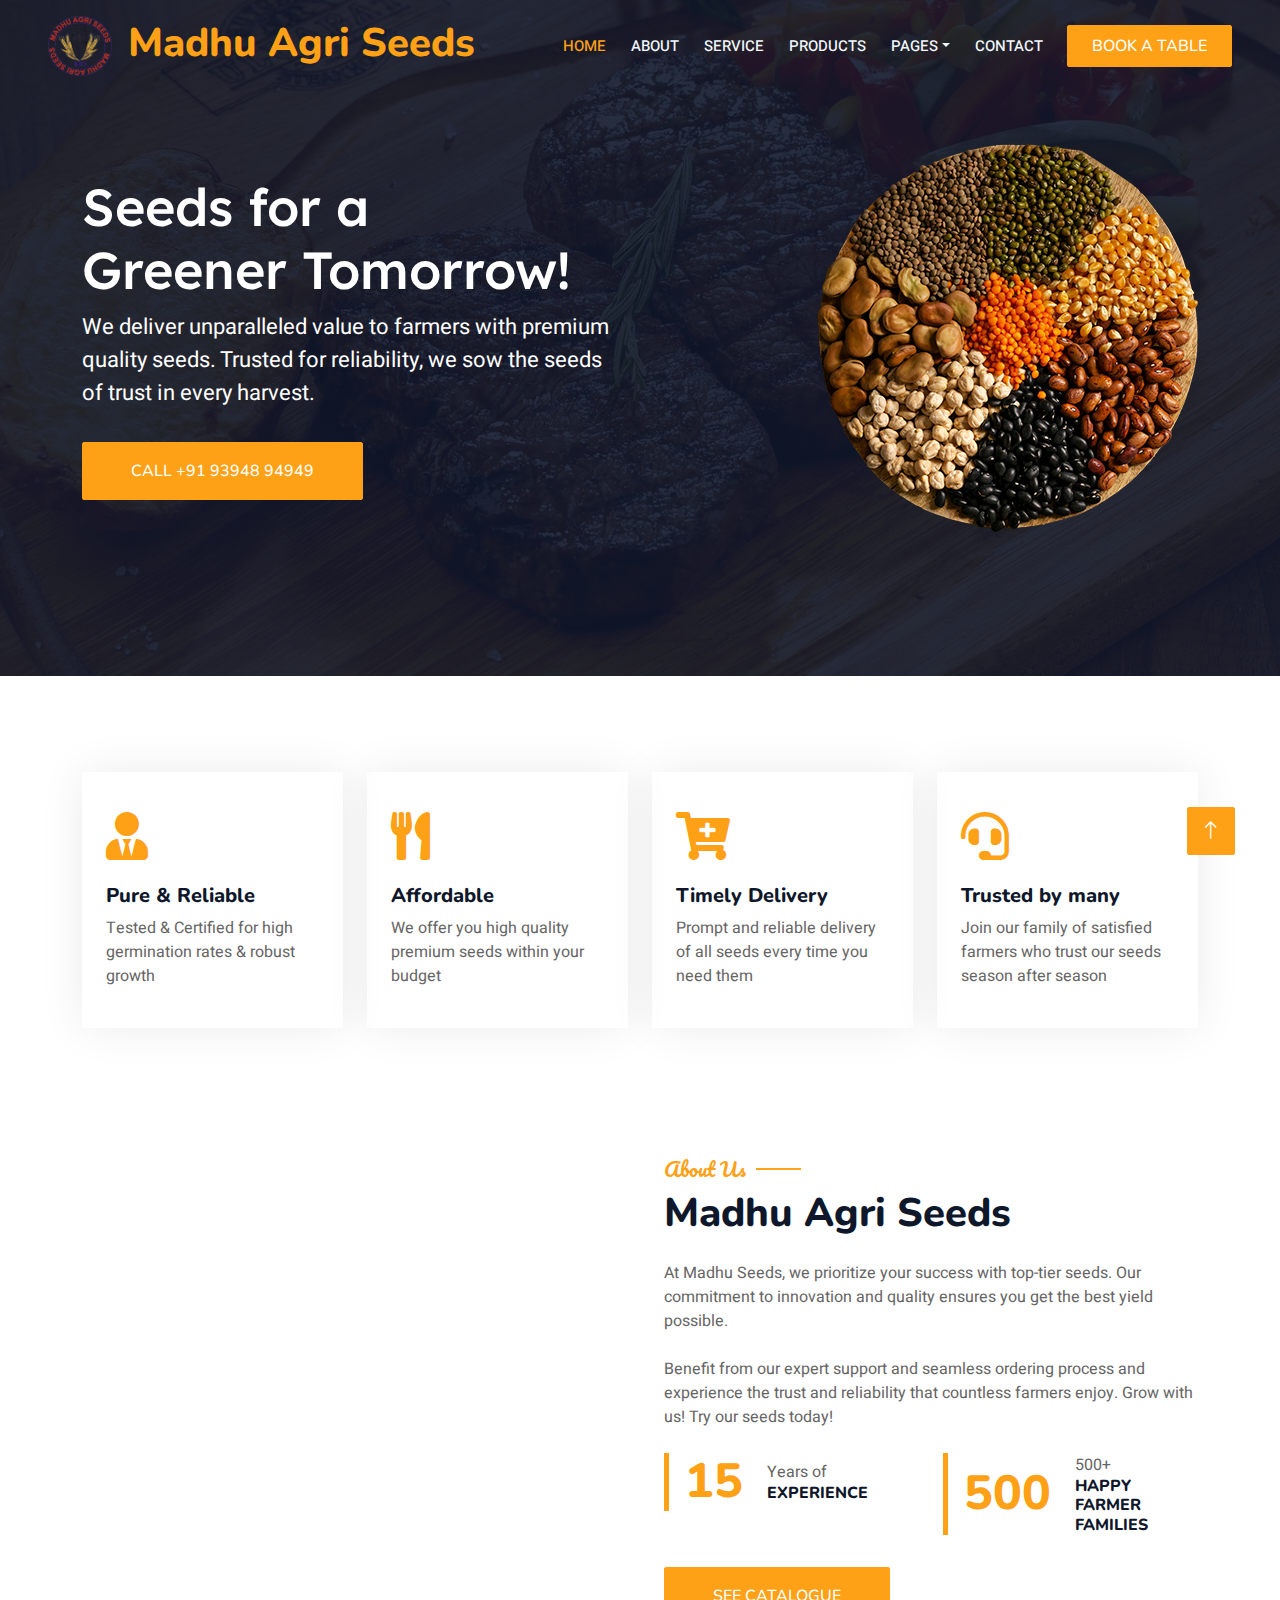
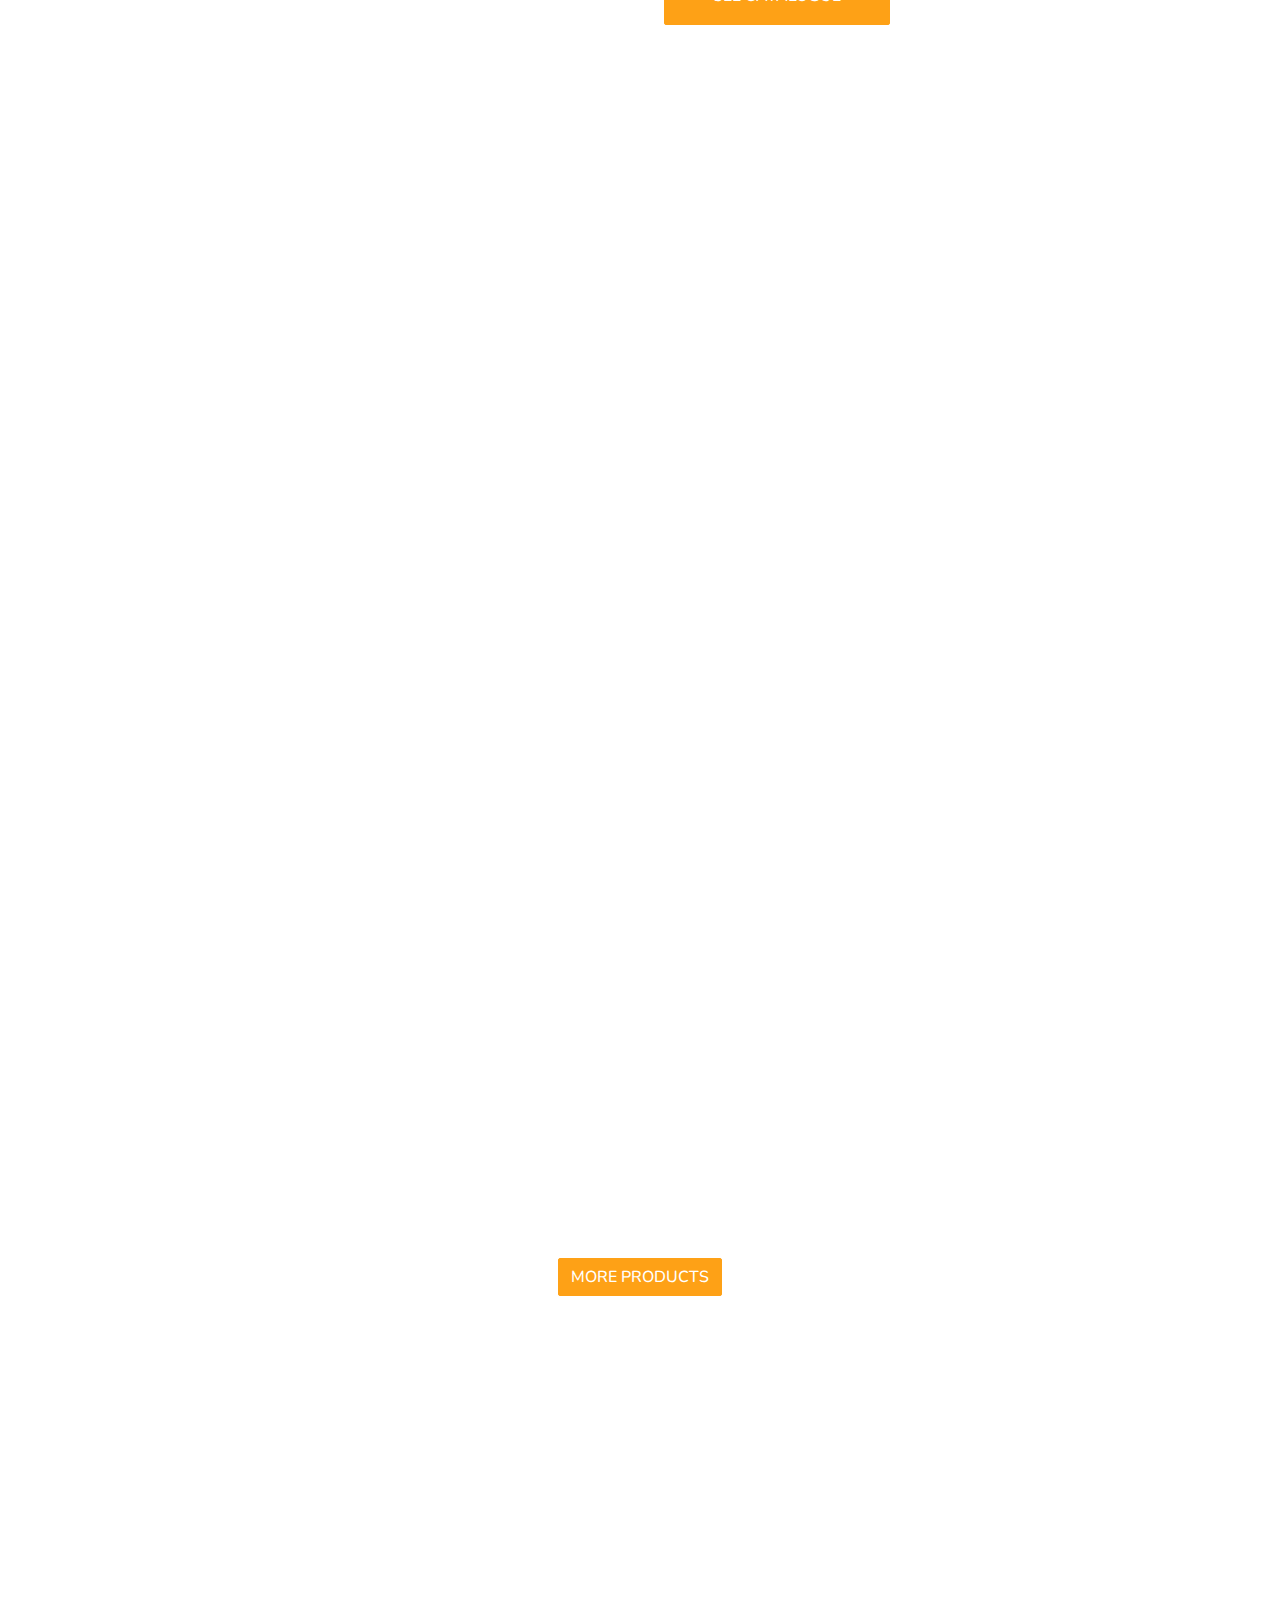
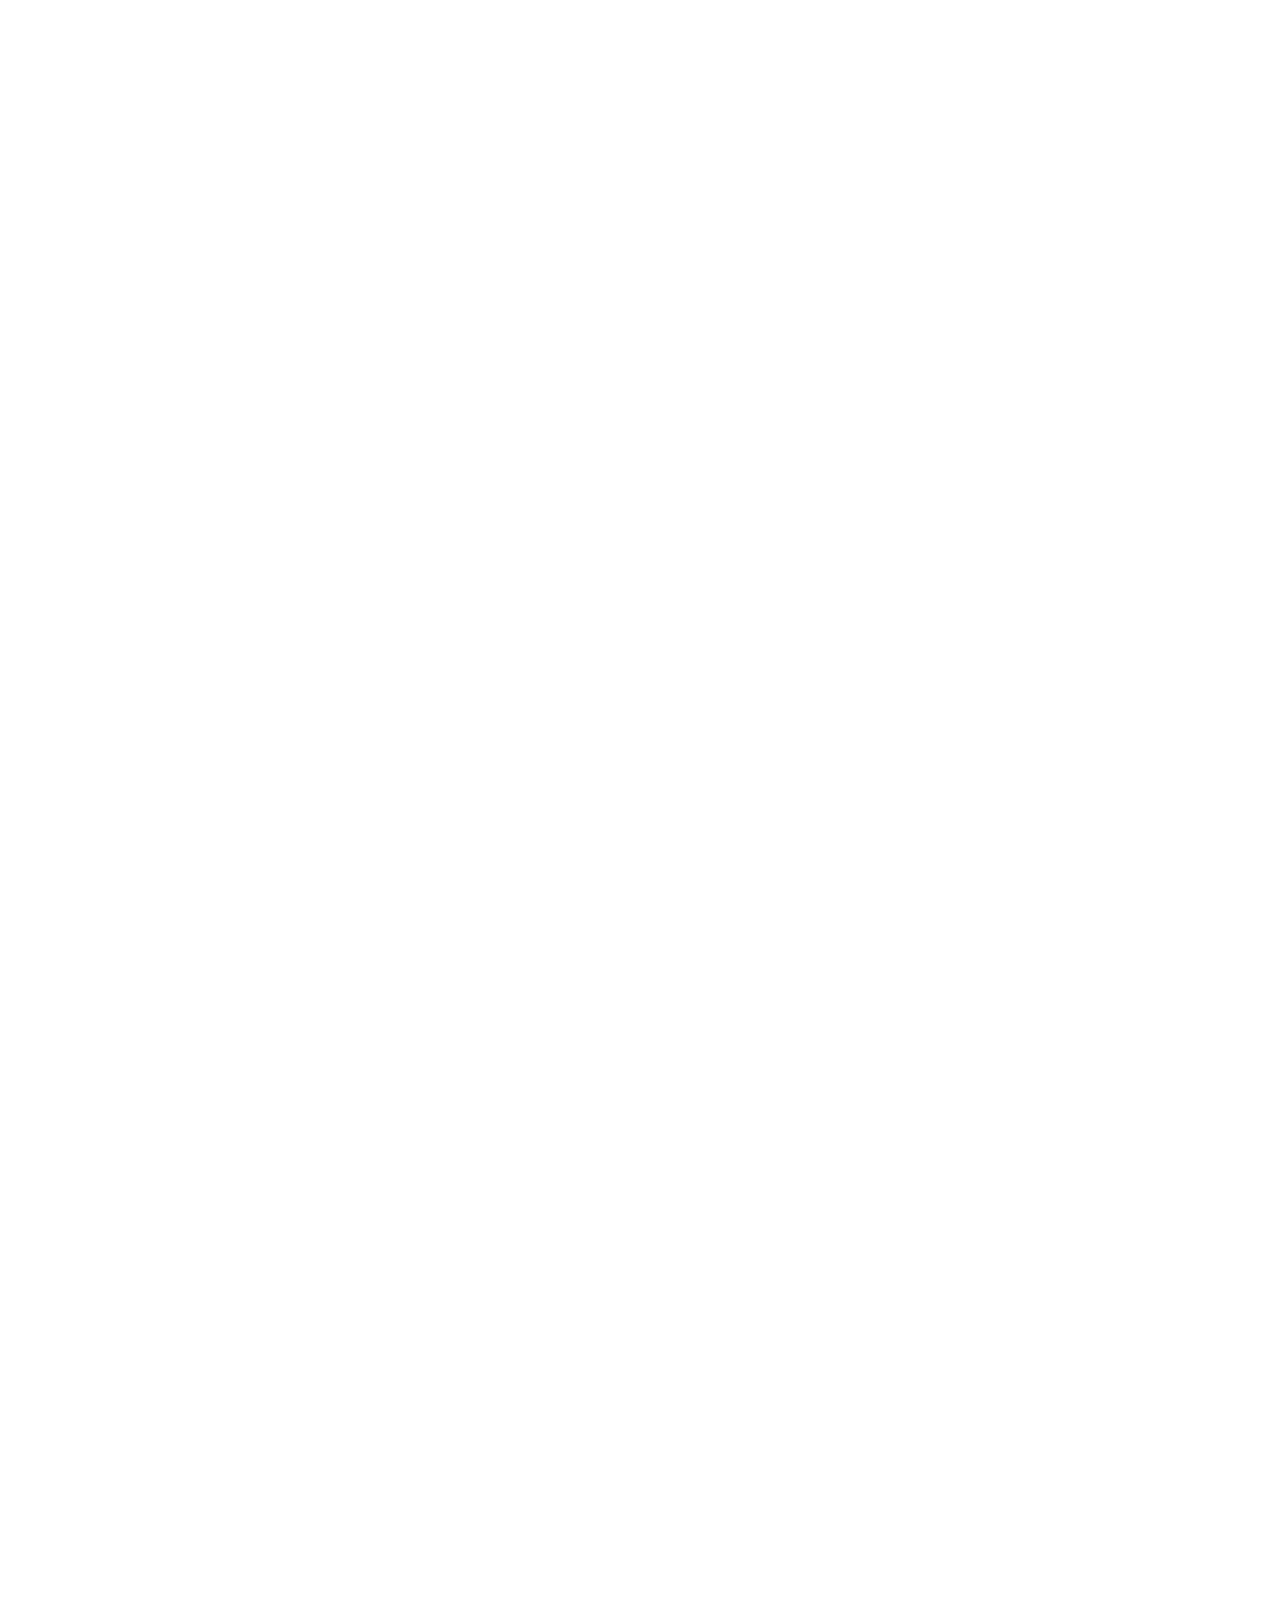
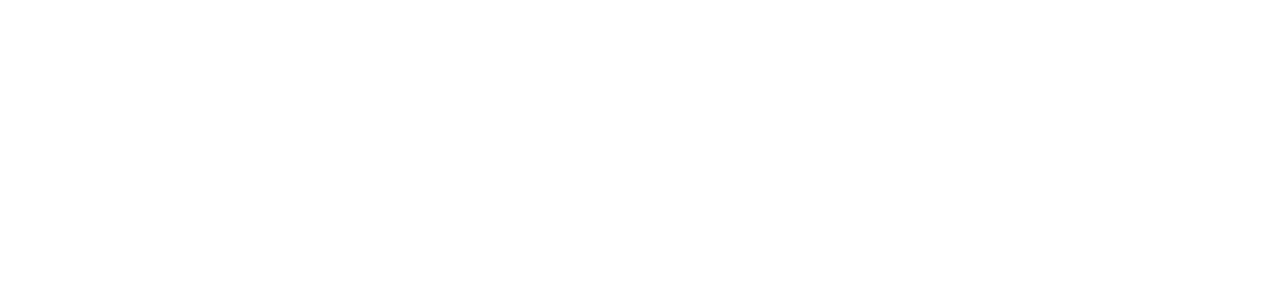
==== index.html @ 48a890a1 "done with content given" ====
<!DOCTYPE html>
<html lang="en">
  <head>
    <meta charset="utf-8" />
    <title>Madhu Agri Seeds</title>
    <meta content="width=device-width, initial-scale=1.0" name="viewport" />
    <meta content="" name="keywords" />
    <meta content="" name="description" />

    <!-- Favicon -->
    <link href="./img/seeds-seads-1.png" rel="icon" />

    <!--google fonts-->
    <link rel="preconnect" href="https://fonts.googleapis.com" />
    <link rel="preconnect" href="https://fonts.gstatic.com" crossorigin />
    <link
      href="https://fonts.googleapis.com/css2?family=Lexend:wght@100..900&display=swap"
      rel="stylesheet"
    />

    <!-- Google Web Fonts -->
    <link rel="preconnect" href="https://fonts.googleapis.com" />
    <link rel="preconnect" href="https://fonts.gstatic.com" crossorigin />
    <link
      href="https://fonts.googleapis.com/css2?family=Heebo:wght@400;500;600&family=Nunito:wght@600;700;800&family=Pacifico&display=swap"
      rel="stylesheet"
    />

    <!-- Icon Font Stylesheet -->
    <link
      href="https://cdnjs.cloudflare.com/ajax/libs/font-awesome/5.10.0/css/all.min.css"
      rel="stylesheet"
    />
    <link
      href="https://cdn.jsdelivr.net/npm/bootstrap-icons@1.4.1/font/bootstrap-icons.css"
      rel="stylesheet"
    />

    <!-- Libraries Stylesheet -->
    <link href="lib/animate/animate.min.css" rel="stylesheet" />
    <link href="lib/owlcarousel/assets/owl.carousel.min.css" rel="stylesheet" />
    <link
      href="lib/tempusdominus/css/tempusdominus-bootstrap-4.min.css"
      rel="stylesheet"
    />

    <!-- Customized Bootstrap Stylesheet -->
    <link href="css/bootstrap.min.css" rel="stylesheet" />

    <!-- Template Stylesheet -->
    <link href="css/style.css" rel="stylesheet" />
  </head>

  <body>
    <div class="container-xxl bg-white p-0">
      <!-- Spinner Start -->
      <div
        id="spinner"
        class="show bg-white position-fixed translate-middle w-100 vh-100 top-50 start-50 d-flex align-items-center justify-content-center"
      >
        <div
          class="spinner-border text-primary"
          style="width: 3rem; height: 3rem"
          role="status"
        >
          <span class="sr-only">Loading...</span>
        </div>
      </div>
      <!-- Spinner End -->

      <!-- Navbar & Hero Start -->
      <div class="container-xxl position-relative p-0">
        <nav
          class="navbar navbar-expand-lg navbar-dark bg-dark px-4 px-lg-5 py-3 py-lg-0"
        >
          <a href="" class="navbar-brand p-0">
            <h1 class="text-primary m-0" id="madhu">
              <img src="./img/seeds-seads-1.png" style="margin-right: 1rem;" />Madhu Agri Seeds
            </h1>
            <!-- <img src="img/logo.png" alt="Logo"> -->
          </a>
          <button
            class="navbar-toggler
            type="button"
            data-bs-toggle="collapse"
            data-bs-target="#navbarCollapse"
          >
            <span class="fa fa-bars"></span>
          </button>
          <div class="collapse navbar-collapse" id="navbarCollapse">
            <div class="navbar-nav ms-auto py-0 pe-4">
              <a href="index.html" class="nav-item nav-link active">Home</a>
              <a href="about.html" class="nav-item nav-link">About</a>
              <a href="service.html" class="nav-item nav-link">Service</a>
              <a href="menu.html" class="nav-item nav-link">Products</a>
              <div class="nav-item dropdown">
                <a
                  href="#"
                  class="nav-link dropdown-toggle"
                  data-bs-toggle="dropdown"
                  >Pages</a
                >
                <div class="dropdown-menu m-0">
                  <a href="booking.html" class="dropdown-item">Booking</a>
                  <a href="team.html" class="dropdown-item">Our Team</a>
                  <a href="testimonial.html" class="dropdown-item"
                    >Testimonial</a
                  >
                </div>
              </div>
              <a href="contact.html" class="nav-item nav-link">Contact</a>
            </div>
            <a href="" class="btn btn-primary py-2 px-4">Book a Table</a>
          </div>
        </nav>

        <div class="container-xxl py-5 bg-dark hero-header mb-5">
          <div class="container my-5 py-5">
            <div class="row align-items-center g-5">
              <div class="col-lg-6 text-center text-lg-start">
                <h1
                  class="display-3 text-white animated slideInLeft"
                  id="title"
                >
                  Seeds for a<br> Greener Tomorrow!
                </h1>
                <p class="text-white animated slideInLeft mb-4 pb-2" id="para">
                    We deliver unparalleled value to farmers with premium quality seeds. Trusted for reliability, we sow the seeds of trust in every harvest.
                </p>
                <a
                href="tel:+919394894949"
                  class="btn btn-primary py-sm-3 px-sm-5 me-3 animated slideInLeft"
                  >Call +91 93948 94949</a
                >
              </div>
              <div class="col-lg-6 text-center text-lg-end overflow-hidden">
                <img
                  class="img-fluid"
                  src="./img/Seeds-WIthout-handle.png"
                  alt=""
                />
              </div>
            </div>
          </div>
        </div>
      </div>
      <!-- Navbar & Hero End -->

      <!-- Service Start -->
      <div class="container-xxl py-5">
        <div class="container">
          <div class="row g-4">
            <div class="col-lg-3 col-sm-6 wow fadeInUp" data-wow-delay="0.1s">
              <div class="service-item rounded pt-3">
                <div class="p-4">
                  <i class="fa fa-3x fa-user-tie text-primary mb-4"></i>
                  <h5>Pure & Reliable</h5>
                  <p>
                    Tested & Certified for high germination rates & robust growth
                  </p>
                </div>
              </div>
            </div>
            <div class="col-lg-3 col-sm-6 wow fadeInUp" data-wow-delay="0.3s">
              <div class="service-item rounded pt-3">
                <div class="p-4">
                  <i class="fa fa-3x fa-utensils text-primary mb-4"></i>
                  <h5>Affordable
                  </h5>
                  <p>
                    We offer you high quality premium seeds within your budget
                  </p>
                </div>
              </div>
            </div>
            <div class="col-lg-3 col-sm-6 wow fadeInUp" data-wow-delay="0.5s">
              <div class="service-item rounded pt-3">
                <div class="p-4">
                  <i class="fa fa-3x fa-cart-plus text-primary mb-4"></i>
                  <h5>Timely Delivery
                  </h5>
                  <p>
                    Prompt and reliable delivery of all seeds every time you need them

                  </p>
                </div>
              </div>
            </div>
            <div class="col-lg-3 col-sm-6 wow fadeInUp" data-wow-delay="0.7s">
              <div class="service-item rounded pt-3">
                <div class="p-4">
                  <i class="fa fa-3x fa-headset text-primary mb-4"></i>
                  <h5>Trusted by many</h5>
                  <p>
                    Join our family of satisfied farmers who trust our seeds season after season
                  </p>
                </div>
              </div>
            </div>
          </div>
        </div>
      </div>
      <!-- Service End -->

      <!-- About Start -->
      <div class="container-xxl py-5">
        <div class="container">
          <div class="row g-5 align-items-center">
            <div class="col-lg-6">
              <div class="row g-3">
                <div class="col-6 text-start">
                  <img
                    class="img-fluid rounded w-100 wow zoomIn"
                    data-wow-delay="0.1s"
                    src="img/about-1.jpg"
                  />
                </div>
                <div class="col-6 text-start">
                  <img
                    class="img-fluid rounded w-75 wow zoomIn"
                    data-wow-delay="0.3s"
                    src="img/about-2.jpg"
                    style="margin-top: 25%"
                  />
                </div>
                <div class="col-6 text-end">
                  <img
                    class="img-fluid rounded w-75 wow zoomIn"
                    data-wow-delay="0.5s"
                    src="img/about-3.jpg"
                  />
                </div>
                <div class="col-6 text-end">
                  <img
                    class="img-fluid rounded w-100 wow zoomIn"
                    data-wow-delay="0.7s"
                    src="img/about-4.jpg"
                  />
                </div>
              </div>
            </div>
            <div class="col-lg-6">
              <h5
                class="section-title ff-secondary text-start text-primary fw-normal"
              >
                About Us
              </h5>
              <h1 class="mb-4">
                Madhu Agri Seeds
                <!-- <i class="fa fa-utensils text-primary me-2"></i> -->
                 <!-- <img src="./img/madhu-logo.jpg" class ="fa fa-utensils text-primary me-2"> -->
               
              </h1>
              <p class="mb-4">
                At Madhu Seeds, we prioritize your success with top-tier seeds. Our commitment to innovation and quality ensures you get the best yield possible.


              </p>
              <p class="mb-4">


Benefit from our expert support and seamless ordering process and experience the trust and reliability that countless farmers enjoy. Grow with us! Try our seeds today!
 
              </p>
              
              <div class="row g-4 mb-4">
                <div class="col-sm-6">
                  <div
                    class="d-flex align-items-center border-start border-5 border-primary px-3"
                  >
                    <h1
                      class="flex-shrink-0 display-5 text-primary mb-0"
                      data-toggle="counter-up"
                    >
                      15
                    </h1>
                    <div class="ps-4">
                      <p class="mb-0">Years of</p>
                      <h6 class="text-uppercase mb-0">Experience</h6>
                    </div>
                  </div>
                </div>
                <div class="col-sm-6">
                  <div
                    class="d-flex align-items-center border-start border-5 border-primary px-3"
                  >
                    <h1
                      class="flex-shrink-0 display-5 text-primary mb-0"
                      data-toggle="counter-up"
                    >
                      500
                    </h1>
                    <div class="ps-4">
                      <p class="mb-0">500+ </p>
                      <h6 class="text-uppercase mb-0">Happy Farmer Families</h6>
                    </div>
                  </div>
                </div>
              </div>
              <a class="btn btn-primary py-3 px-5 mt-2" href="">See Catalogue
              </a>
            </div>
          </div>
        </div>
      </div>
      <!-- About End -->

      <!-- Menu Start -->
      <div class="container-xxl py-5">
        <div class="container">
            <div class="text-center wow fadeInUp" data-wow-delay="0.1s">
                <h5 class="section-title ff-secondary text-center text-primary fw-normal">Products Menu</h5>
                <h1 class="mb-5">List of Products</h1>
            </div>      
            <div class="row g-4" id="product-list">
                <!-- Products will be dynamically inserted here -->
            </div>
            <div class="text-center mt-4">
                <a href="menu.html" class="btn btn-primary">More Products</a>
            </div>
        </div>
    </div>
    
       
     
      <!-- Menu End -->

      <!-- Reservation Start -->
      <div class="container-xxl py-5 px-0 wow fadeInUp" data-wow-delay="0.1s">
        <div class="row g-0">
          <div class="col-md-6">
            <div class="video">
              <button
                type="button"
                class="btn-play"
                data-bs-toggle="modal"
                data-src="https://www.youtube.com/embed/DWRcNpR6Kdc"
                data-bs-target="#videoModal"
              >
                <span></span>
              </button>
            </div>
          </div>
          <div class="col-md-6 bg-dark d-flex align-items-center">
            <div class="p-5 wow fadeInUp" data-wow-delay="0.2s">
              <h5
                class="section-title ff-secondary text-start text-primary fw-normal"
              >
                Reservation
              </h5>
              <h1 class="text-white mb-4">Book A Table Online</h1>
              <form>
                <div class="row g-3">
                  <div class="col-md-6">
                    <div class="form-floating">
                      <input
                        type="text"
                        class="form-control"
                        id="name"
                        placeholder="Your Name"
                      />
                      <label for="name">Your Name</label>
                    </div>
                  </div>
                  <div class="col-md-6">
                    <div class="form-floating">
                      <input
                        type="email"
                        class="form-control"
                        id="email"
                        placeholder="Your Email"
                      />
                      <label for="email">Your Email</label>
                    </div>
                  </div>
                  <div class="col-md-6">
                    <div
                      class="form-floating date"
                      id="date3"
                      data-target-input="nearest"
                    >
                      <input
                        type="text"
                        class="form-control datetimepicker-input"
                        id="datetime"
                        placeholder="Date & Time"
                        data-target="#date3"
                        data-toggle="datetimepicker"
                      />
                      <label for="datetime">Date & Time</label>
                    </div>
                  </div>
                  <div class="col-md-6">
                    <div class="form-floating">
                      <select class="form-select" id="select1">
                        <option value="1">People 1</option>
                        <option value="2">People 2</option>
                        <option value="3">People 3</option>
                      </select>
                      <label for="select1">No Of People</label>
                    </div>
                  </div>
                  <div class="col-12">
                    <div class="form-floating">
                      <textarea
                        class="form-control"
                        placeholder="Special Request"
                        id="message"
                        style="height: 100px"
                      ></textarea>
                      <label for="message">Special Request</label>
                    </div>
                  </div>
                  <div class="col-12">
                    <button class="btn btn-primary w-100 py-3" type="submit">
                      Book Now
                    </button>
                  </div>
                </div>
              </form>
            </div>
          </div>
        </div>
      </div>

      <div
        class="modal fade"
        id="videoModal"
        tabindex="-1"
        aria-labelledby="exampleModalLabel"
        aria-hidden="true"
      >
        <div class="modal-dialog">
          <div class="modal-content rounded-0">
            <div class="modal-header">
              <h5 class="modal-title" id="exampleModalLabel">Youtube Video</h5>
              <button
                type="button"
                class="btn-close"
                data-bs-dismiss="modal"
                aria-label="Close"
              ></button>
            </div>
            <div class="modal-body">
              <!-- 16:9 aspect ratio -->
              <div class="ratio ratio-16x9">
                <iframe
                  class="embed-responsive-item"
                  src=""
                  id="video"
                  allowfullscreen
                  allowscriptaccess="always"
                  allow="autoplay"
                ></iframe>
              </div>
            </div>
          </div>
        </div>
      </div>
      <!-- Reservation Start -->

      <!-- Team Start -->
      <div class="container-xxl pt-5 pb-3">
        <div class="container">
          <div class="text-center wow fadeInUp" data-wow-delay="0.1s">
            <h5
              class="section-title ff-secondary text-center text-primary fw-normal"
            >
              Team Members
            </h5>
            <h1 class="mb-5">Our Master Chefs</h1>
          </div>
          <div class="row g-4">
            <div class="col-lg-3 col-md-6 wow fadeInUp" data-wow-delay="0.1s">
              <div class="team-item text-center rounded overflow-hidden">
                <div class="rounded-circle overflow-hidden m-4">
                  <img class="img-fluid" src="img/team-1.jpg" alt="" />
                </div>
                <h5 class="mb-0">Full Name</h5>
                <small>Designation</small>
                <div class="d-flex justify-content-center mt-3">
                  <a class="btn btn-square btn-primary mx-1" href=""
                    ><i class="fab fa-facebook-f"></i
                  ></a>
                  <a class="btn btn-square btn-primary mx-1" href=""
                    ><i class="fab fa-twitter"></i
                  ></a>
                  <a class="btn btn-square btn-primary mx-1" href=""
                    ><i class="fab fa-instagram"></i
                  ></a>
                </div>
              </div>
            </div>
            <div class="col-lg-3 col-md-6 wow fadeInUp" data-wow-delay="0.3s">
              <div class="team-item text-center rounded overflow-hidden">
                <div class="rounded-circle overflow-hidden m-4">
                  <img class="img-fluid" src="img/team-2.jpg" alt="" />
                </div>
                <h5 class="mb-0">Full Name</h5>
                <small>Designation</small>
                <div class="d-flex justify-content-center mt-3">
                  <a class="btn btn-square btn-primary mx-1" href=""
                    ><i class="fab fa-facebook-f"></i
                  ></a>
                  <a class="btn btn-square btn-primary mx-1" href=""
                    ><i class="fab fa-twitter"></i
                  ></a>
                  <a class="btn btn-square btn-primary mx-1" href=""
                    ><i class="fab fa-instagram"></i
                  ></a>
                </div>
              </div>
            </div>
            <div class="col-lg-3 col-md-6 wow fadeInUp" data-wow-delay="0.5s">
              <div class="team-item text-center rounded overflow-hidden">
                <div class="rounded-circle overflow-hidden m-4">
                  <img class="img-fluid" src="img/team-3.jpg" alt="" />
                </div>
                <h5 class="mb-0">Full Name</h5>
                <small>Designation</small>
                <div class="d-flex justify-content-center mt-3">
                  <a class="btn btn-square btn-primary mx-1" href=""
                    ><i class="fab fa-facebook-f"></i
                  ></a>
                  <a class="btn btn-square btn-primary mx-1" href=""
                    ><i class="fab fa-twitter"></i
                  ></a>
                  <a class="btn btn-square btn-primary mx-1" href=""
                    ><i class="fab fa-instagram"></i
                  ></a>
                </div>
              </div>
            </div>
            <div class="col-lg-3 col-md-6 wow fadeInUp" data-wow-delay="0.7s">
              <div class="team-item text-center rounded overflow-hidden">
                <div class="rounded-circle overflow-hidden m-4">
                  <img class="img-fluid" src="img/team-4.jpg" alt="" />
                </div>
                <h5 class="mb-0">Full Name</h5>
                <small>Designation</small>
                <div class="d-flex justify-content-center mt-3">
                  <a class="btn btn-square btn-primary mx-1" href=""
                    ><i class="fab fa-facebook-f"></i
                  ></a>
                  <a class="btn btn-square btn-primary mx-1" href=""
                    ><i class="fab fa-twitter"></i
                  ></a>
                  <a class="btn btn-square btn-primary mx-1" href=""
                    ><i class="fab fa-instagram"></i
                  ></a>
                </div>
              </div>
            </div>
          </div>
        </div>
      </div>
      <!-- Team End -->

      <!-- Testimonial Start -->
      <div class="container-xxl py-5 wow fadeInUp" data-wow-delay="0.1s">
        <div class="container">
          <div class="text-center">
            <h5
              class="section-title ff-secondary text-center text-primary fw-normal"
            >
              Testimonial
            </h5>
            <h1 class="mb-5">Our Clients Say!!!</h1>
          </div>
          <div class="owl-carousel testimonial-carousel">
            <div class="testimonial-item bg-transparent border rounded p-4">
              <i class="fa fa-quote-left fa-2x text-primary mb-3"></i>
              <p>
                Dolor et eos labore, stet justo sed est sed. Diam sed sed dolor
                stet amet eirmod eos labore diam
              </p>
              <div class="d-flex align-items-center">
                <img
                  class="img-fluid flex-shrink-0 rounded-circle"
                  src="img/testimonial-1.jpg"
                  style="width: 50px; height: 50px"
                />
                <div class="ps-3">
                  <h5 class="mb-1">Client Name</h5>
                  <small>Profession</small>
                </div>
              </div>
            </div>
            <div class="testimonial-item bg-transparent border rounded p-4">
              <i class="fa fa-quote-left fa-2x text-primary mb-3"></i>
              <p>
                Dolor et eos labore, stet justo sed est sed. Diam sed sed dolor
                stet amet eirmod eos labore diam
              </p>
              <div class="d-flex align-items-center">
                <img
                  class="img-fluid flex-shrink-0 rounded-circle"
                  src="img/testimonial-2.jpg"
                  style="width: 50px; height: 50px"
                />
                <div class="ps-3">
                  <h5 class="mb-1">Client Name</h5>
                  <small>Profession</small>
                </div>
              </div>
            </div>
            <div class="testimonial-item bg-transparent border rounded p-4">
              <i class="fa fa-quote-left fa-2x text-primary mb-3"></i>
              <p>
                Dolor et eos labore, stet justo sed est sed. Diam sed sed dolor
                stet amet eirmod eos labore diam
              </p>
              <div class="d-flex align-items-center">
                <img
                  class="img-fluid flex-shrink-0 rounded-circle"
                  src="img/testimonial-3.jpg"
                  style="width: 50px; height: 50px"
                />
                <div class="ps-3">
                  <h5 class="mb-1">Client Name</h5>
                  <small>Profession</small>
                </div>
              </div>
            </div>
            <div class="testimonial-item bg-transparent border rounded p-4">
              <i class="fa fa-quote-left fa-2x text-primary mb-3"></i>
              <p>
                Dolor et eos labore, stet justo sed est sed. Diam sed sed dolor
                stet amet eirmod eos labore diam
              </p>
              <div class="d-flex align-items-center">
                <img
                  class="img-fluid flex-shrink-0 rounded-circle"
                  src="img/testimonial-4.jpg"
                  style="width: 50px; height: 50px"
                />
                <div class="ps-3">
                  <h5 class="mb-1">Client Name</h5>
                  <small>Profession</small>
                </div>
              </div>
            </div>
          </div>
        </div>
      </div>
      <!-- Testimonial End -->

      <!-- Footer Start -->
      <div
        class="container-fluid bg-dark text-light footer pt-5 mt-5 wow fadeIn"
        data-wow-delay="0.1s"
      >
        <div class="container py-5">
          <div class="row g-5">
            <div class="col-lg-3 col-md-6">
              <h4
                class="section-title ff-secondary text-start text-primary fw-normal mb-4"
              >
                Company
              </h4>
              <a class="btn btn-link" href="">About Us</a>
              <a class="btn btn-link" href="">Contact Us</a>
              <a class="btn btn-link" href="">Reservation</a>
              <a class="btn btn-link" href="">Privacy Policy</a>
              <a class="btn btn-link" href="">Terms & Condition</a>
             
            </div>
            <div class="col-lg-3 col-md-6">
              <h4
                class="section-title ff-secondary text-start text-primary fw-normal mb-4"
              >
                Contact
              </h4>
              <p class="mb-2">
                <i class="fa fa-map-marker-alt me-3"></i>123 Street, New York,
                USA
              </p>
              <p class="mb-2">
                <i class="fa fa-phone-alt me-3"></i>+012 345 67890
              </p>
              <p class="mb-2">
                <i class="fa fa-envelope me-3"></i>info@example.com
              </p>
              <div class="d-flex pt-2">
                <a class="btn btn-outline-light btn-social" href=""
                  ><i class="fab fa-twitter"></i
                ></a>
                <a class="btn btn-outline-light btn-social" href=""
                  ><i class="fab fa-facebook-f"></i
                ></a>
                <a class="btn btn-outline-light btn-social" href=""
                  ><i class="fab fa-youtube"></i
                ></a>
                <a class="btn btn-outline-light btn-social" href=""
                  ><i class="fab fa-linkedin-in"></i
                ></a>
              </div>
            </div>
            <div class="col-lg-3 col-md-6">
              <h4
                class="section-title ff-secondary text-start text-primary fw-normal mb-4"
              >
                Opening
              </h4>
              <h5 class="text-light fw-normal">Monday - Saturday</h5>
              <p>09AM - 09PM</p>
              <h5 class="text-light fw-normal">Sunday</h5>
              <p>10AM - 08PM</p>
            </div>
            <div class="col-lg-3 col-md-6">
              <h4
                class="section-title ff-secondary text-start text-primary fw-normal mb-4"
              >
                Newsletter
              </h4>
              <p>Dolor amet sit justo amet elitr clita ipsum elitr est.</p>
              <div class="position-relative mx-auto" style="max-width: 400px">
                <input
                  class="form-control border-primary w-100 py-3 ps-4 pe-5"
                  type="text"
                  placeholder="Your email"
                />
                <button
                  type="button"
                  class="btn btn-primary py-2 position-absolute top-0 end-0 mt-2 me-2"
                >
                  SignUp
                </button>
              </div>
            </div>
          </div>
        </div>
        <div class="container">
          <div class="copyright">
            <div class="row">
              <div class="col-md-6 text-center text-md-start mb-3 mb-md-0">
                &copy; <a class="border-bottom" href="#">Your Site Name</a>, All
                Right Reserved.

                <!--/*** This template is free as long as you keep the footer author’s credit link/attribution link/backlink. If you'd like to use the template without the footer author’s credit link/attribution link/backlink, you can purchase the Credit Removal License from "https://htmlcodex.com/credit-removal". Thank you for your support. ***/-->
                Designed By
                <a class="border-bottom" href="https://htmlcodex.com"
                  >HTML Codex</a
                >
              </div>
              <div class="col-md-6 text-center text-md-end">
                <div class="footer-menu">
                  <a href="">Home</a>
                  <a href="">Cookies</a>
                  <a href="">Help</a>
                  <a href="">FQAs</a>
                </div>
              </div>
            </div>
          </div>
        </div>
      </div>
      <!-- Footer End -->

      <!-- Back to Top -->
      <a href="#" class="btn btn-lg btn-primary btn-lg-square back-to-top"
        ><i class="bi bi-arrow-up"></i
      ></a>
    </div>

    <!-- JavaScript Libraries -->
    <script src="https://code.jquery.com/jquery-3.4.1.min.js"></script>
    <script src="https://cdn.jsdelivr.net/npm/bootstrap@5.0.0/dist/js/bootstrap.bundle.min.js"></script>
    <script src="lib/wow/wow.min.js"></script>
    <script src="lib/easing/easing.min.js"></script>
    <script src="lib/waypoints/waypoints.min.js"></script>
    <script src="lib/counterup/counterup.min.js"></script>
    <script src="lib/owlcarousel/owl.carousel.min.js"></script>
    <script src="lib/tempusdominus/js/moment.min.js"></script>
    <script src="lib/tempusdominus/js/moment-timezone.min.js"></script>
    <script src="lib/tempusdominus/js/tempusdominus-bootstrap-4.min.js"></script>

    <!-- Template Javascript -->
    <script src="js/main.js"></script>

    <script>
      fetch('products.json')
          .then(response => response.json())
          .then(data => {
              const productList = document.getElementById('product-list');
              let productCount = 0; // Counter to limit the products displayed
  
              for (const id in data) {
                  if (productCount >= 6) {
                      break; // Limit to six products
                  }
  
                  const product = data[id];
                  const productCard = document.createElement('div');
                  productCard.className = 'col-lg-4 col-md-6 wow fadeInUp';
                  productCard.setAttribute('data-wow-delay', '0.1s');
                  productCard.innerHTML = `
                      <div class="product-item bg-light rounded overflow-hidden">
                          <div class="product-img position-relative overflow-hidden">
                              <img class="img-fluid w-100" src="${product.Image}" alt="${product.Category}" style="max-width: 352px;">
                          </div>
                          <div class="text-center py-4">
                              <a class="h6 text-decoration-none text-truncate" href="product.html?id=${id}">${product.Category}</a>
                              <div class="d-flex align-items-center justify-content-center mt-2">
                                  <h5>${product.Price}</h5>
                              </div>
                          </div>
                      </div>
                  `;
                  productList.appendChild(productCard);
                  productCount++;
              }
          });
  </script>
  
  
  </body>
</html>
---- css/style.css ----
/********** Template CSS **********/

@import url('https://fonts.googleapis.com/css2?family=Lexend:wght@100..900&display=swap');



:root {
    --primary: #FEA116;
    --light: #F1F8FF;
    --dark: #0F172B;
}

.ff-secondary {
    font-family: 'Pacifico', cursive;
}

.fw-medium {
    font-weight: 600 !important;
}

.fw-semi-bold {
    font-weight: 700 !important;
}

.back-to-top {
    position: fixed;
    display: none;
    right: 45px;
    bottom: 45px;
    z-index: 99;
}


/*** Spinner ***/
#spinner {
    opacity: 0;
    visibility: hidden;
    transition: opacity .5s ease-out, visibility 0s linear .5s;
    z-index: 99999;
}

#spinner.show {
    transition: opacity .5s ease-out, visibility 0s linear 0s;
    visibility: visible;
    opacity: 1;
}


/*** Button ***/
.btn {
    font-family: 'Nunito', sans-serif;
    font-weight: 500;
    text-transform: uppercase;
    transition: .5s;
}

.btn.btn-primary,
.btn.btn-secondary {
    color: #FFFFFF;
}

.btn-square {
    width: 38px;
    height: 38px;
}

.btn-sm-square {
    width: 32px;
    height: 32px;
}

.btn-lg-square {
    width: 48px;
    height: 48px;
}

.btn-square,
.btn-sm-square,
.btn-lg-square {
    padding: 0;
    display: flex;
    align-items: center;
    justify-content: center;
    font-weight: normal;
    border-radius: 2px;
}


/*** Navbar ***/
.navbar-dark .navbar-nav .nav-link {
    position: relative;
    margin-left: 25px;
    padding: 35px 0;
    font-size: 15px;
    color: var(--light) !important;
    text-transform: uppercase;
    font-weight: 500;
    outline: none;
    transition: .5s;
}

.sticky-top.navbar-dark .navbar-nav .nav-link {
    padding: 20px 0;
}

.navbar-dark .navbar-nav .nav-link:hover,
.navbar-dark .navbar-nav .nav-link.active {
    color: var(--primary) !important;
}

.navbar-dark .navbar-brand img {
    max-height: 60px;
    transition: .5s;
}

.sticky-top.navbar-dark .navbar-brand img {
    max-height: 45px;
}

@media (max-width: 991.98px) {
    .sticky-top.navbar-dark {
        position: relative;
    }

    .navbar-dark .navbar-collapse {
        margin-top: 15px;
        border-top: 1px solid rgba(255, 255, 255, .1)
    }

    .navbar-dark .navbar-nav .nav-link,
    .sticky-top.navbar-dark .navbar-nav .nav-link {
        padding: 10px 0;
        margin-left: 0;
    }

    .navbar-dark .navbar-brand img {
        max-height: 45px;
    }
}

@media (min-width: 992px) {
    .navbar-dark {
        position: absolute;
        width: 100%;
        top: 0;
        left: 0;
        z-index: 999;
        background: transparent !important;
    }
    
    .sticky-top.navbar-dark {
        position: fixed;
        background: var(--dark) !important;
    }
}


/*** Hero Header ***/
.hero-header {
    background: linear-gradient(rgba(15, 23, 43, .9), rgba(15, 23, 43, .9)), url(../img/bg-hero.jpg);
    background-position: center center;
    background-repeat: no-repeat;
    background-size: cover;
}

.hero-header img {
    animation: imgRotate 50s linear infinite;
}

@keyframes imgRotate { 
    100% { 
        transform: rotate(360deg); 
    } 
}

.breadcrumb-item + .breadcrumb-item::before {
    color: rgba(255, 255, 255, .5);
}


/*** Section Title ***/
.section-title {
    position: relative;
    display: inline-block;
}

.section-title::before {
    position: absolute;
    content: "";
    width: 45px;
    height: 2px;
    top: 50%;
    left: -55px;
    margin-top: -1px;
    background: var(--primary);
}

.section-title::after {
    position: absolute;
    content: "";
    width: 45px;
    height: 2px;
    top: 50%;
    right: -55px;
    margin-top: -1px;
    background: var(--primary);
}

.section-title.text-start::before,
.section-title.text-end::after {
    display: none;
}


/*** Service ***/
.service-item {
    box-shadow: 0 0 45px rgba(0, 0, 0, .08);
    transition: .5s;
}

.service-item:hover {
    background: var(--primary);
}

.service-item * {
    transition: .5s;
}

.service-item:hover * {
    color: var(--light) !important;
}


/*** Food Menu ***/
.nav-pills .nav-item .active {
    border-bottom: 2px solid var(--primary);
}


/*** Youtube Video ***/
.video {
    position: relative;
    height: 100%;
    min-height: 500px;
    background: linear-gradient(rgba(15, 23, 43, .1), rgba(15, 23, 43, .1)), url(../img/video.jpg);
    background-position: center center;
    background-repeat: no-repeat;
    background-size: cover;
}

.video .btn-play {
    position: absolute;
    z-index: 3;
    top: 50%;
    left: 50%;
    transform: translateX(-50%) translateY(-50%);
    box-sizing: content-box;
    display: block;
    width: 32px;
    height: 44px;
    border-radius: 50%;
    border: none;
    outline: none;
    padding: 18px 20px 18px 28px;
}

.video .btn-play:before {
    content: "";
    position: absolute;
    z-index: 0;
    left: 50%;
    top: 50%;
    transform: translateX(-50%) translateY(-50%);
    display: block;
    width: 100px;
    height: 100px;
    background: var(--primary);
    border-radius: 50%;
    animation: pulse-border 1500ms ease-out infinite;
}

.video .btn-play:after {
    content: "";
    position: absolute;
    z-index: 1;
    left: 50%;
    top: 50%;
    transform: translateX(-50%) translateY(-50%);
    display: block;
    width: 100px;
    height: 100px;
    background: var(--primary);
    border-radius: 50%;
    transition: all 200ms;
}

.video .btn-play img {
    position: relative;
    z-index: 3;
    max-width: 100%;
    width: auto;
    height: auto;
}

.video .btn-play span {
    display: block;
    position: relative;
    z-index: 3;
    width: 0;
    height: 0;
    border-left: 32px solid var(--dark);
    border-top: 22px solid transparent;
    border-bottom: 22px solid transparent;
}

@keyframes pulse-border {
    0% {
        transform: translateX(-50%) translateY(-50%) translateZ(0) scale(1);
        opacity: 1;
    }

    100% {
        transform: translateX(-50%) translateY(-50%) translateZ(0) scale(1.5);
        opacity: 0;
    }
}

#videoModal {
    z-index: 99999;
}

#videoModal .modal-dialog {
    position: relative;
    max-width: 800px;
    margin: 60px auto 0 auto;
}

#videoModal .modal-body {
    position: relative;
    padding: 0px;
}

#videoModal .close {
    position: absolute;
    width: 30px;
    height: 30px;
    right: 0px;
    top: -30px;
    z-index: 999;
    font-size: 30px;
    font-weight: normal;
    color: #FFFFFF;
    background: #000000;
    opacity: 1;
}


/*** Team ***/
.team-item {
    box-shadow: 0 0 45px rgba(0, 0, 0, .08);
    height: calc(100% - 38px);
    transition: .5s;
}

.team-item img {
    transition: .5s;
}

.team-item:hover img {
    transform: scale(1.1);
}

.team-item:hover {
    height: 100%;
}

.team-item .btn {
    border-radius: 38px 38px 0 0;
}


/*** Testimonial ***/
.testimonial-carousel .owl-item .testimonial-item,
.testimonial-carousel .owl-item.center .testimonial-item * {
    transition: .5s;
}

.testimonial-carousel .owl-item.center .testimonial-item {
    background: var(--primary) !important;
    border-color: var(--primary) !important;
}

.testimonial-carousel .owl-item.center .testimonial-item * {
    color: var(--light) !important;
}

.testimonial-carousel .owl-dots {
    margin-top: 24px;
    display: flex;
    align-items: flex-end;
    justify-content: center;
}

.testimonial-carousel .owl-dot {
    position: relative;
    display: inline-block;
    margin: 0 5px;
    width: 15px;
    height: 15px;
    border: 1px solid #CCCCCC;
    border-radius: 15px;
    transition: .5s;
}

.testimonial-carousel .owl-dot.active {
    background: var(--primary);
    border-color: var(--primary);
}


/*** Footer ***/
.footer .btn.btn-social {
    margin-right: 5px;
    width: 35px;
    height: 35px;
    display: flex;
    align-items: center;
    justify-content: center;
    color: var(--light);
    border: 1px solid #FFFFFF;
    border-radius: 35px;
    transition: .3s;
}

.footer .btn.btn-social:hover {
    color: var(--primary);
}

.footer .btn.btn-link {
    display: block;
    margin-bottom: 5px;
    padding: 0;
    text-align: left;
    color: #FFFFFF;
    font-size: 15px;
    font-weight: normal;
    text-transform: capitalize;
    transition: .3s;
}

.footer .btn.btn-link::before {
    position: relative;
    content: "\f105";
    font-family: "Font Awesome 5 Free";
    font-weight: 900;
    margin-right: 10px;
}

.footer .btn.btn-link:hover {
    letter-spacing: 1px;
    box-shadow: none;
}

.footer .copyright {
    padding: 25px 0;
    font-size: 15px;
    border-top: 1px solid rgba(256, 256, 256, .1);
}

.footer .copyright a {
    color: var(--light);
}

.footer .footer-menu a {
    margin-right: 15px;
    padding-right: 15px;
    border-right: 1px solid rgba(255, 255, 255, .1);
}

.footer .footer-menu a:last-child {
    margin-right: 0;
    padding-right: 0;
    border-right: none;
}

#title{
    font-size: 52px;
    font-family: "Lexend" ,SemiBold;
}
#para{
    font-size: 22px;
    font-size: "Lexend" , Medium;
    margin-top: 10px;

}


#text{
    font-size: 18px !important;
}
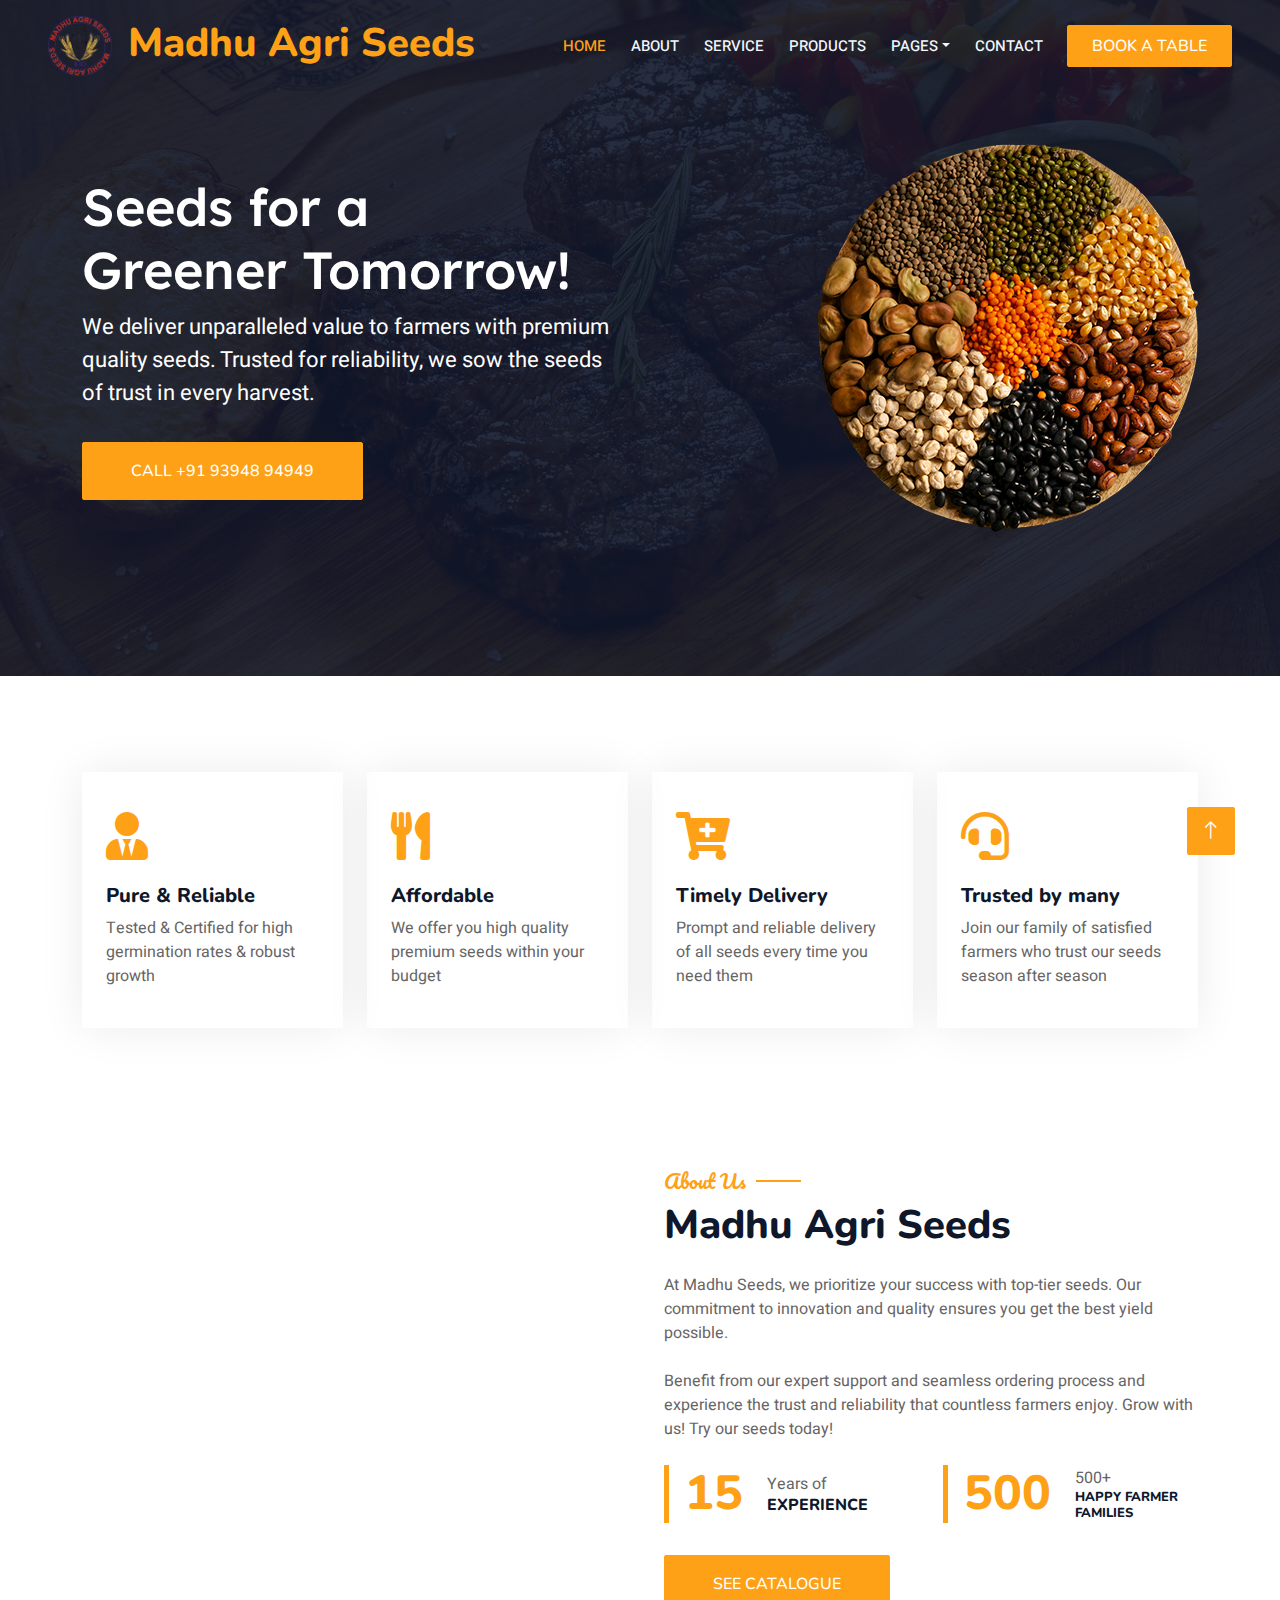
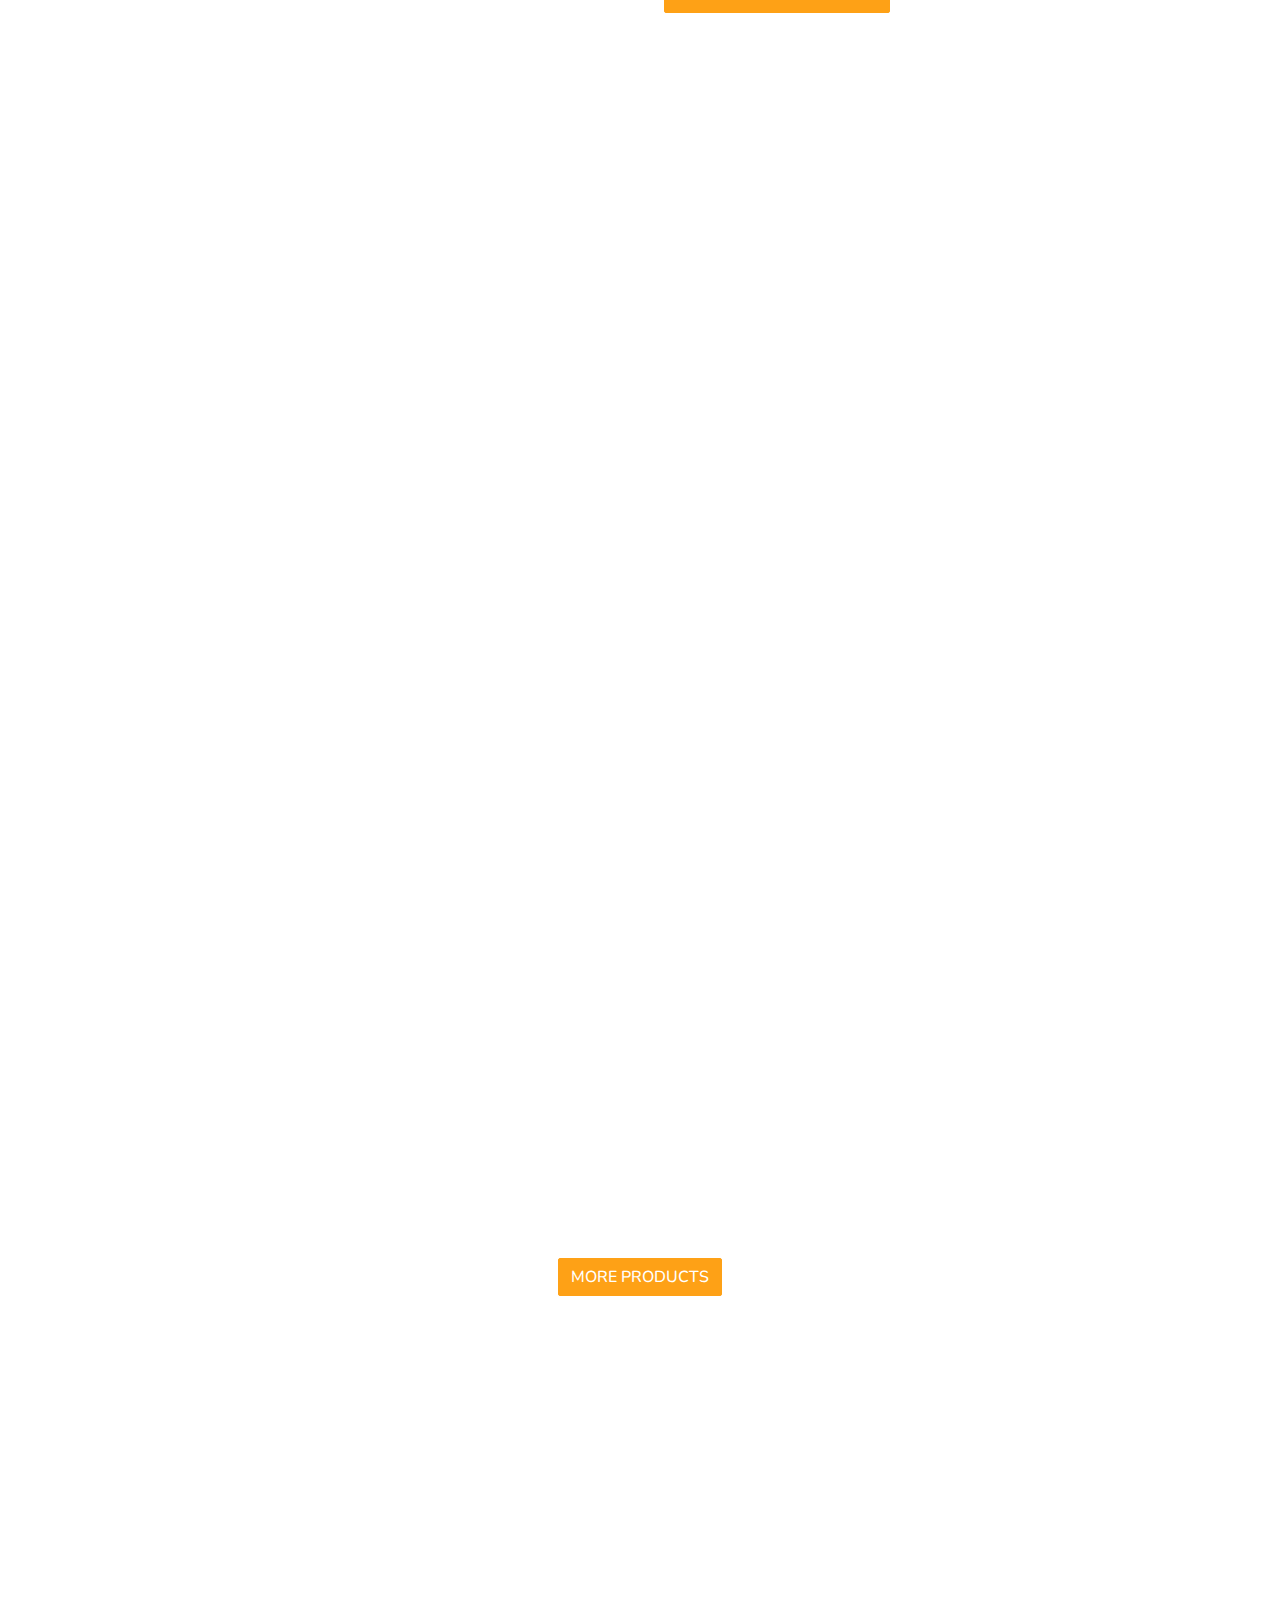
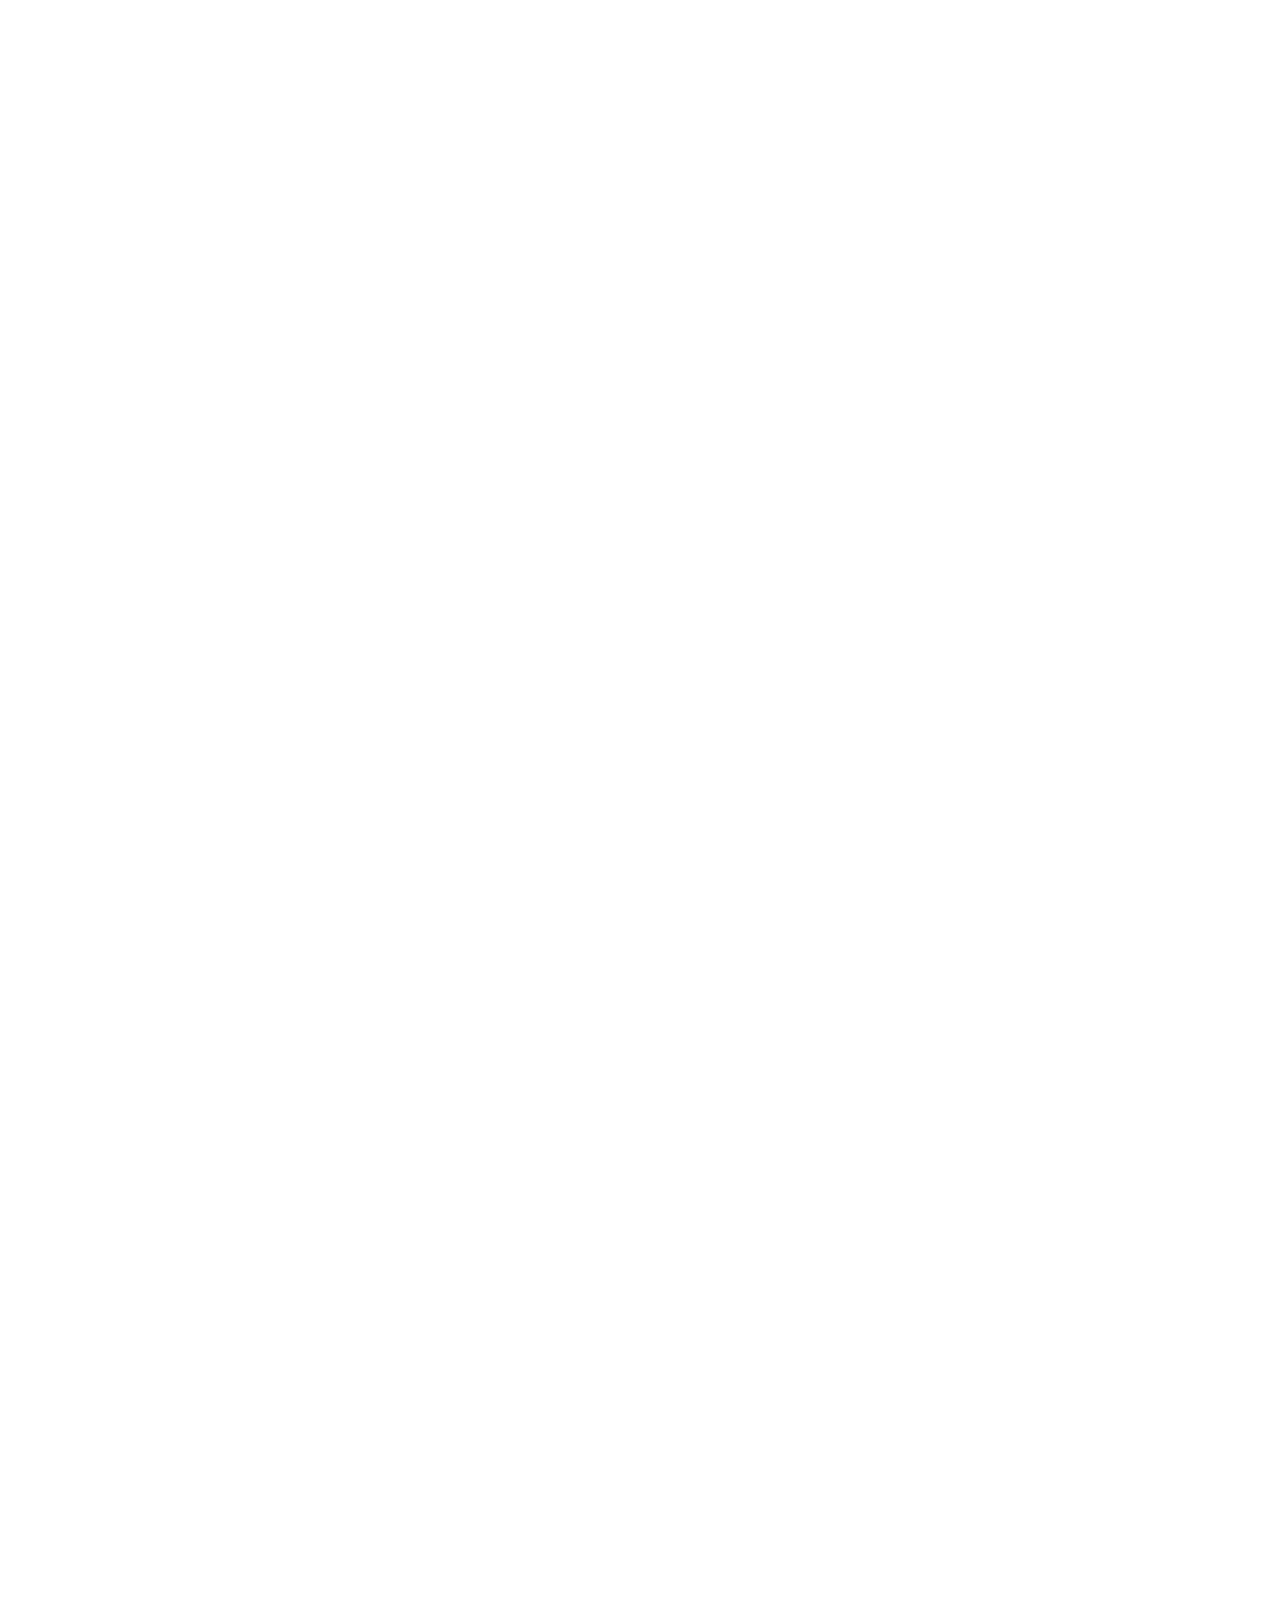
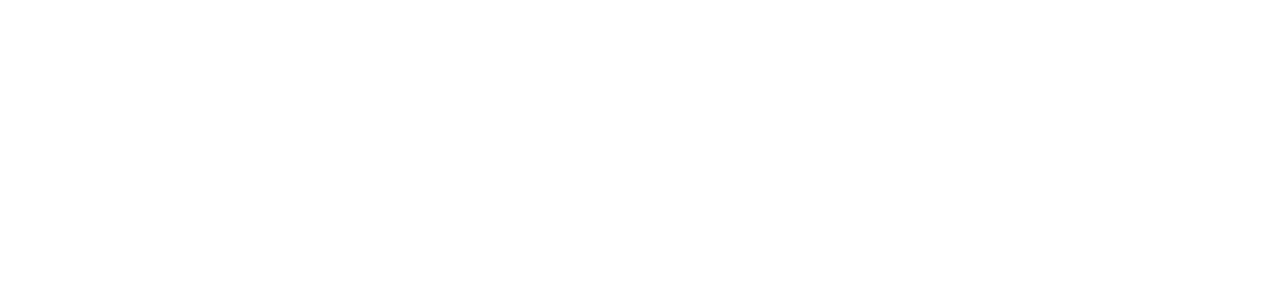
==== commit 07561697: "content chnages" ====
--- a/index.html
+++ b/index.html
@@ -292,7 +292,7 @@
                     </h1>
                     <div class="ps-4">
                       <p class="mb-0">500+ </p>
-                      <h6 class="text-uppercase mb-0">Happy Farmer Families</h6>
+                      <h6 class="text-uppercase mb-0" id="farmer">Happy Farmer Families</h6>
                     </div>
                   </div>
                 </div>
--- a/css/style.css
+++ b/css/style.css
@@ -497,4 +497,8 @@
 
 #text{
     font-size: 18px !important;
+}
+
+#farmer{
+    font-size: 13px !important;
 }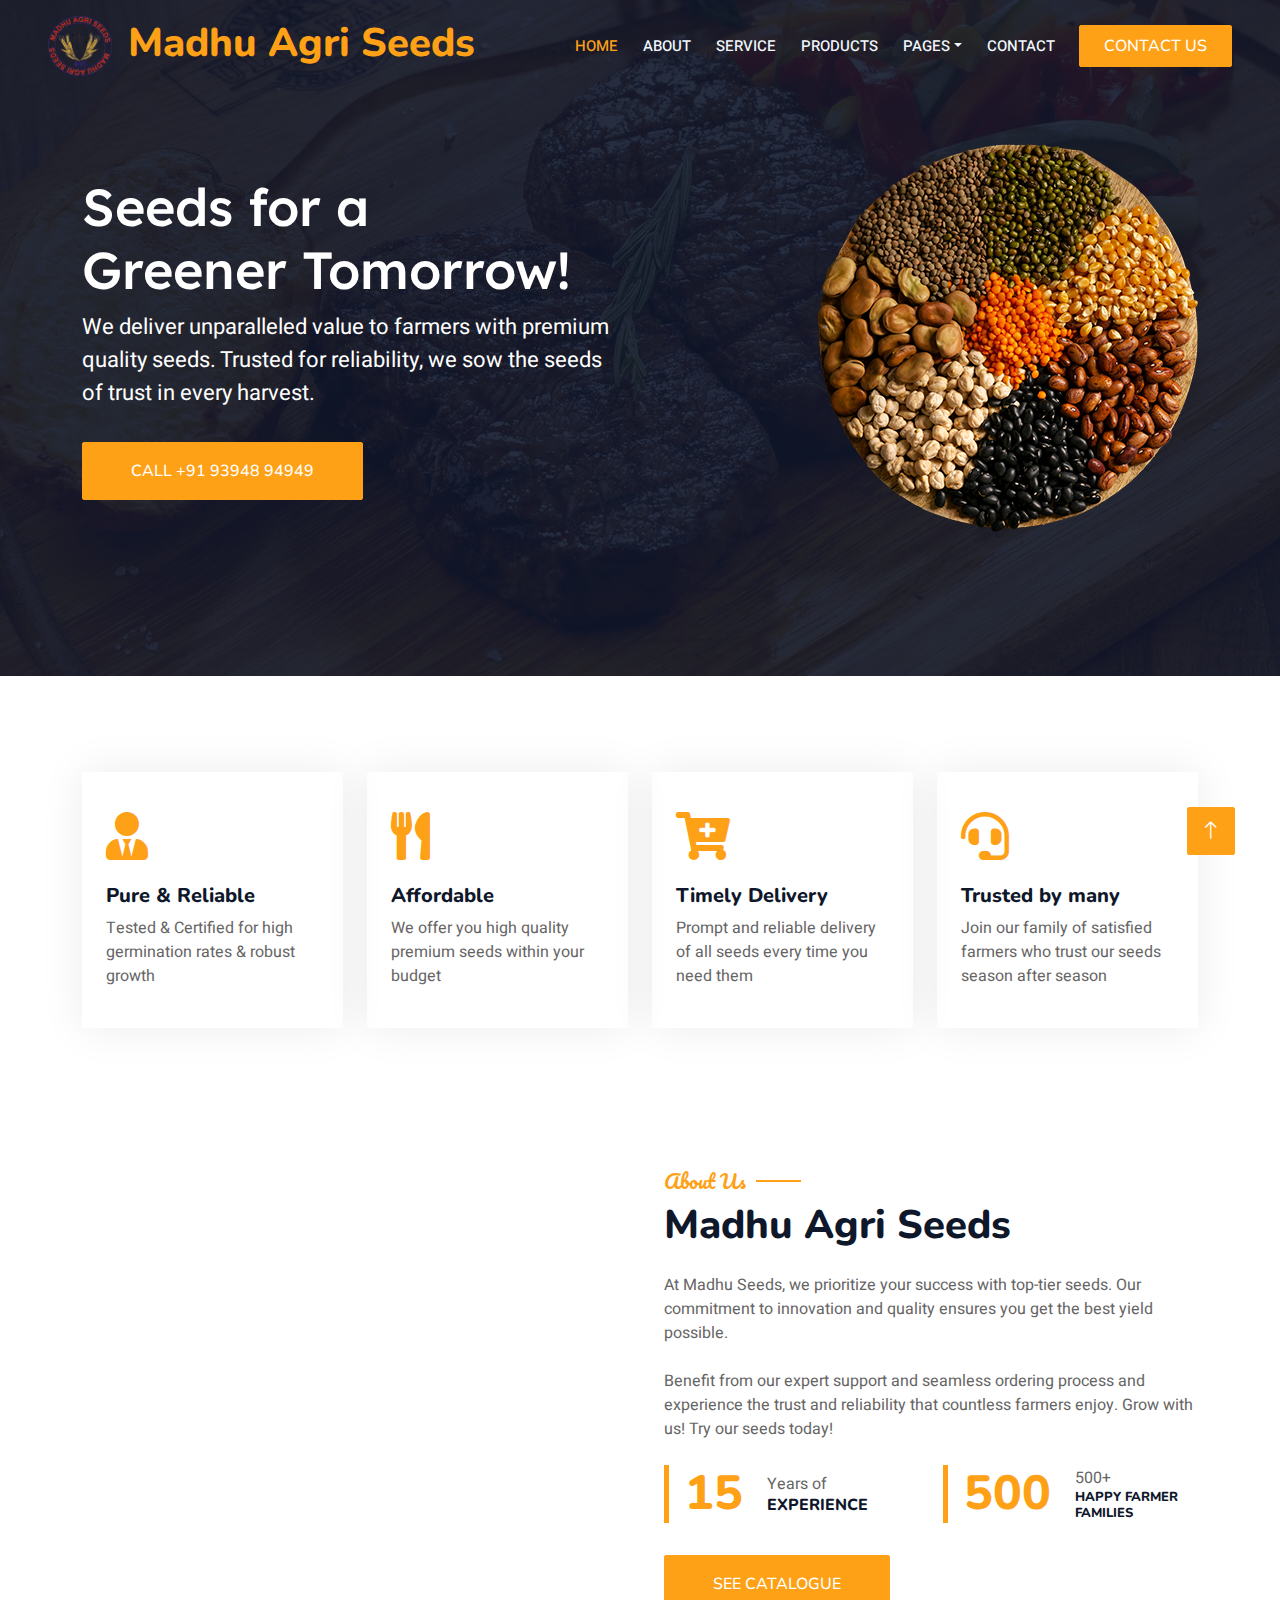
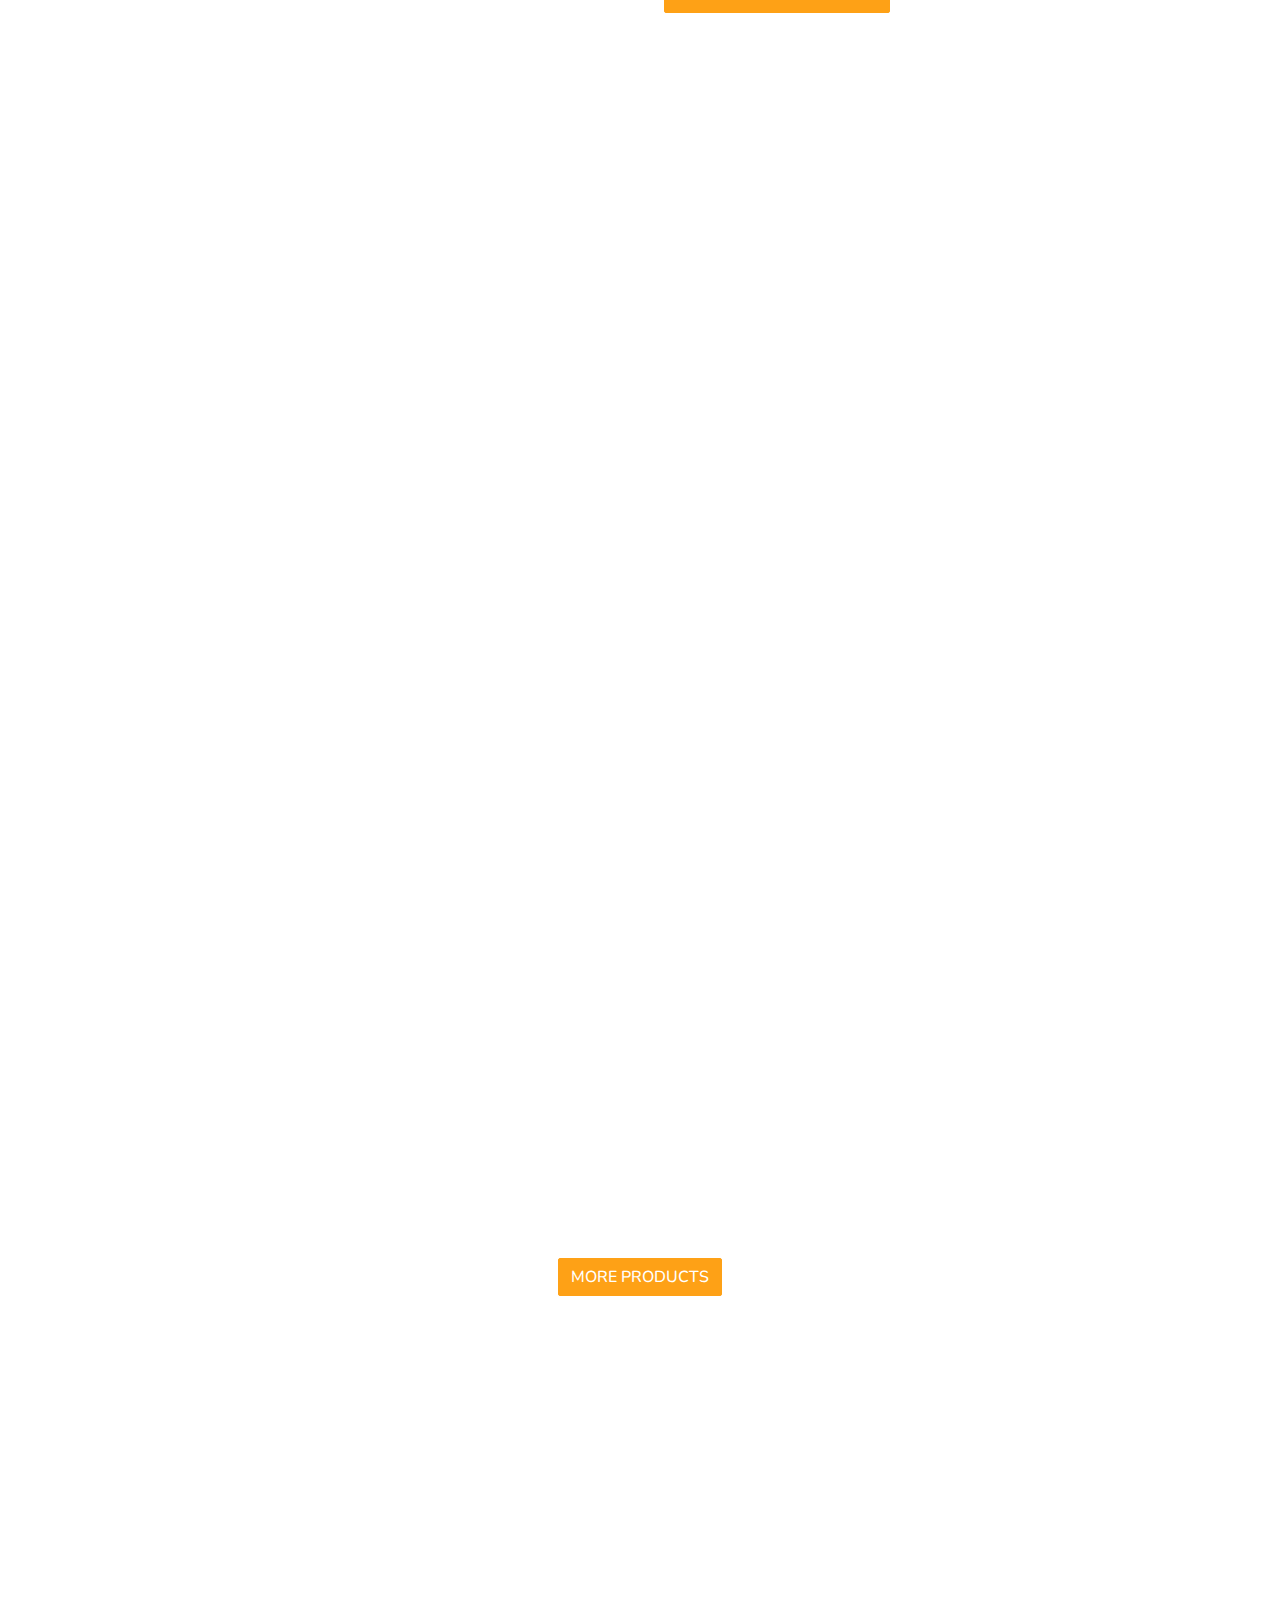
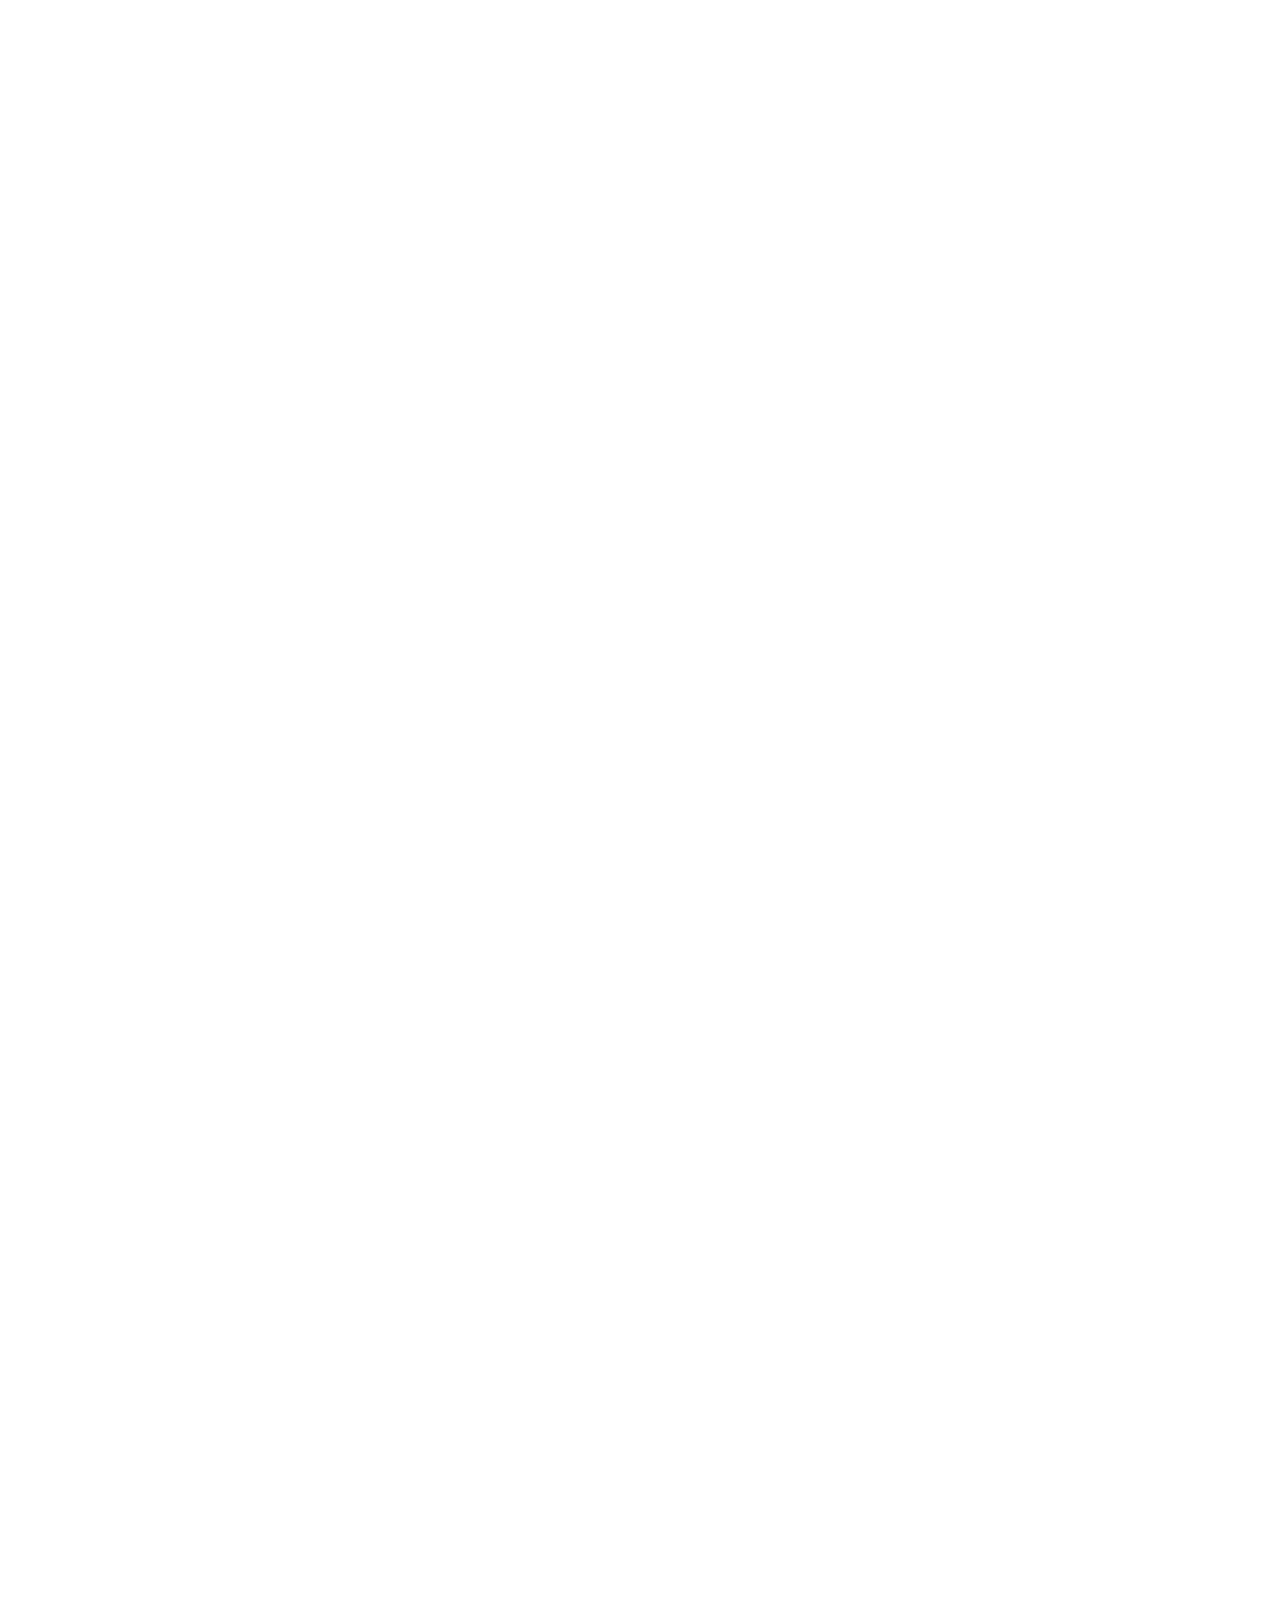
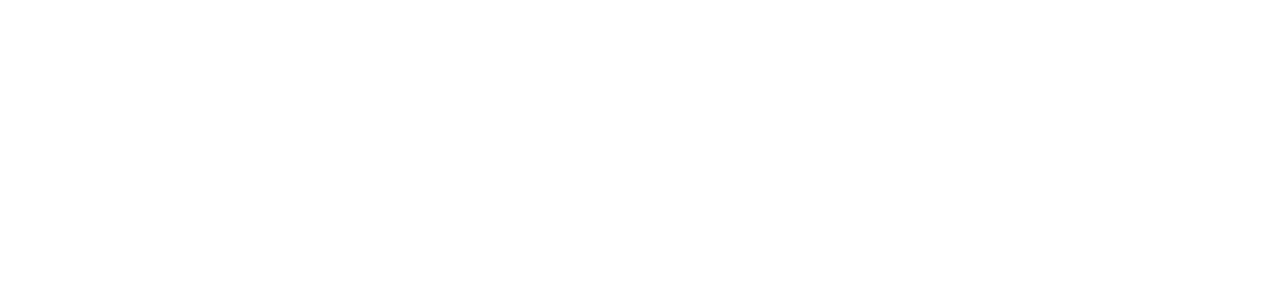
==== commit f409b399: "contact us" ====
--- a/index.html
+++ b/index.html
@@ -110,7 +110,7 @@
               </div>
               <a href="contact.html" class="nav-item nav-link">Contact</a>
             </div>
-            <a href="" class="btn btn-primary py-2 px-4">Book a Table</a>
+            <a href="" class="btn btn-primary py-2 px-4">Contact Us</a>
           </div>
         </nav>
 
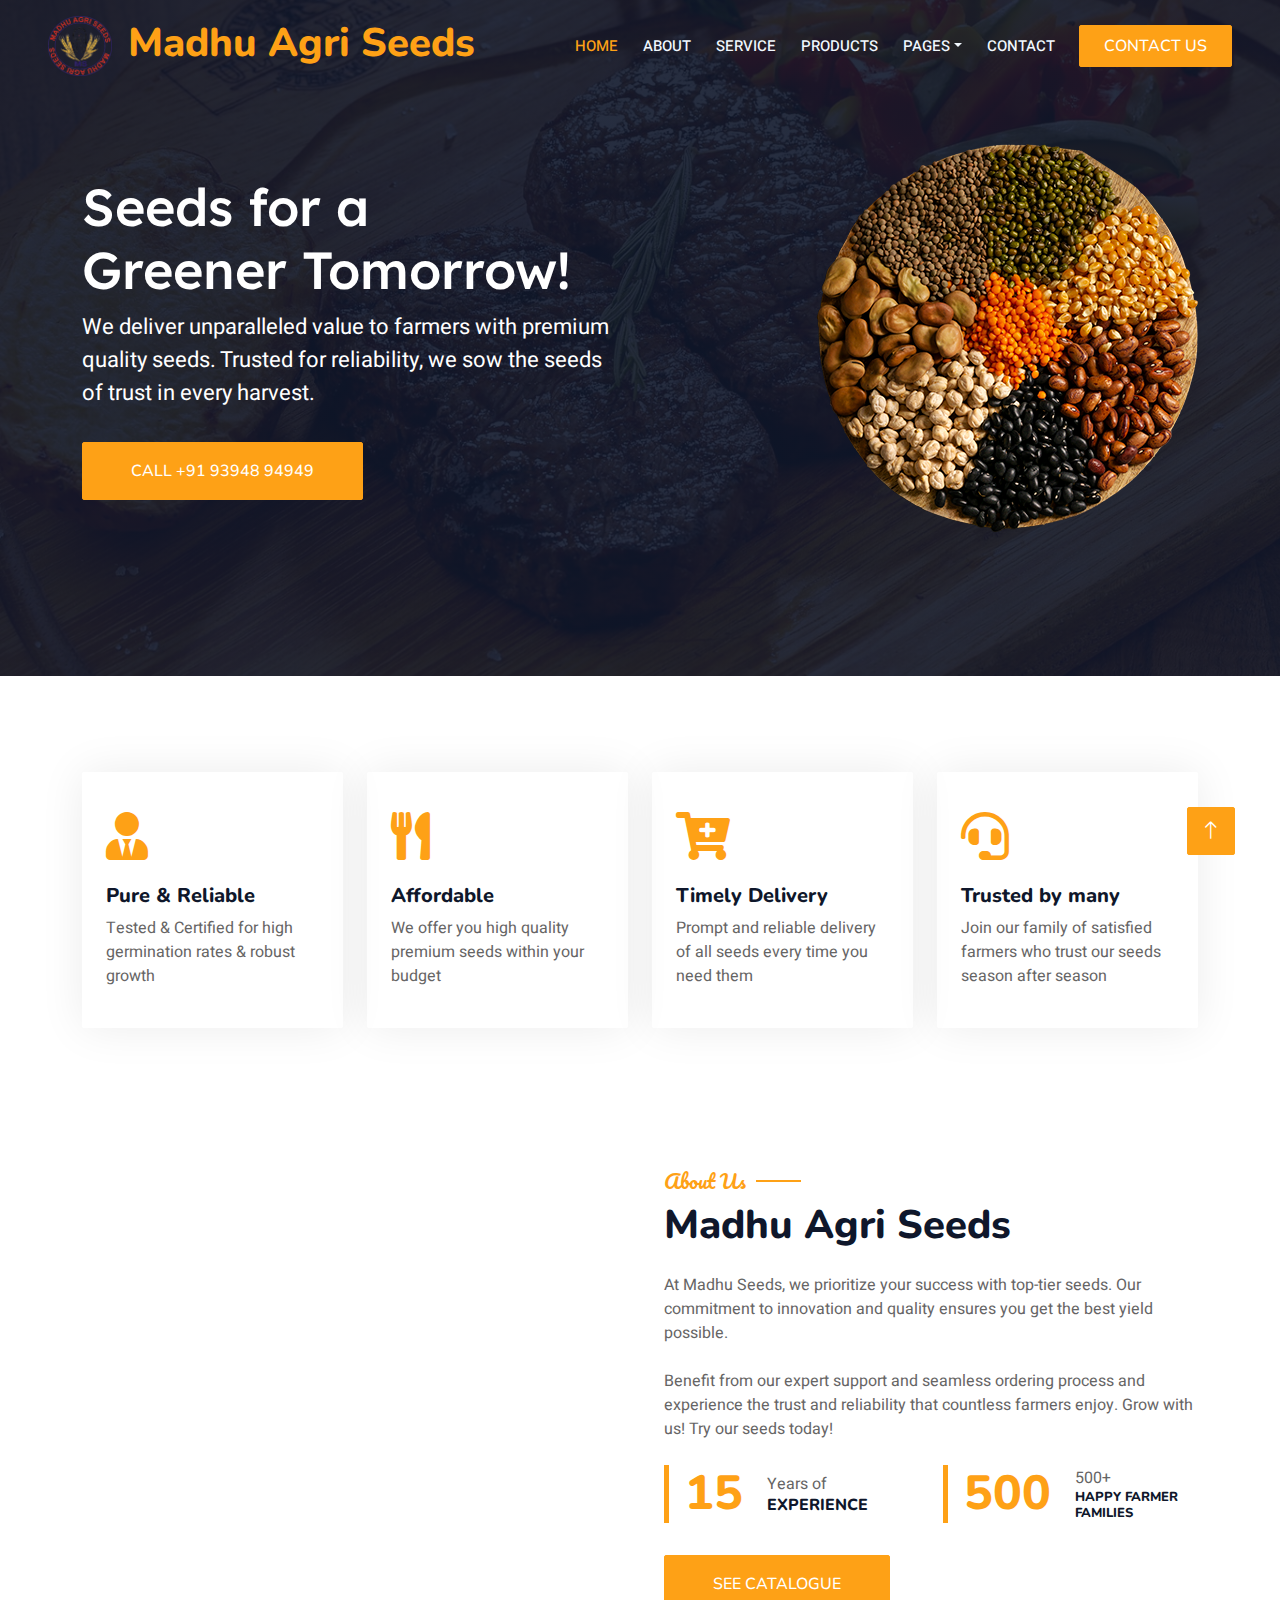
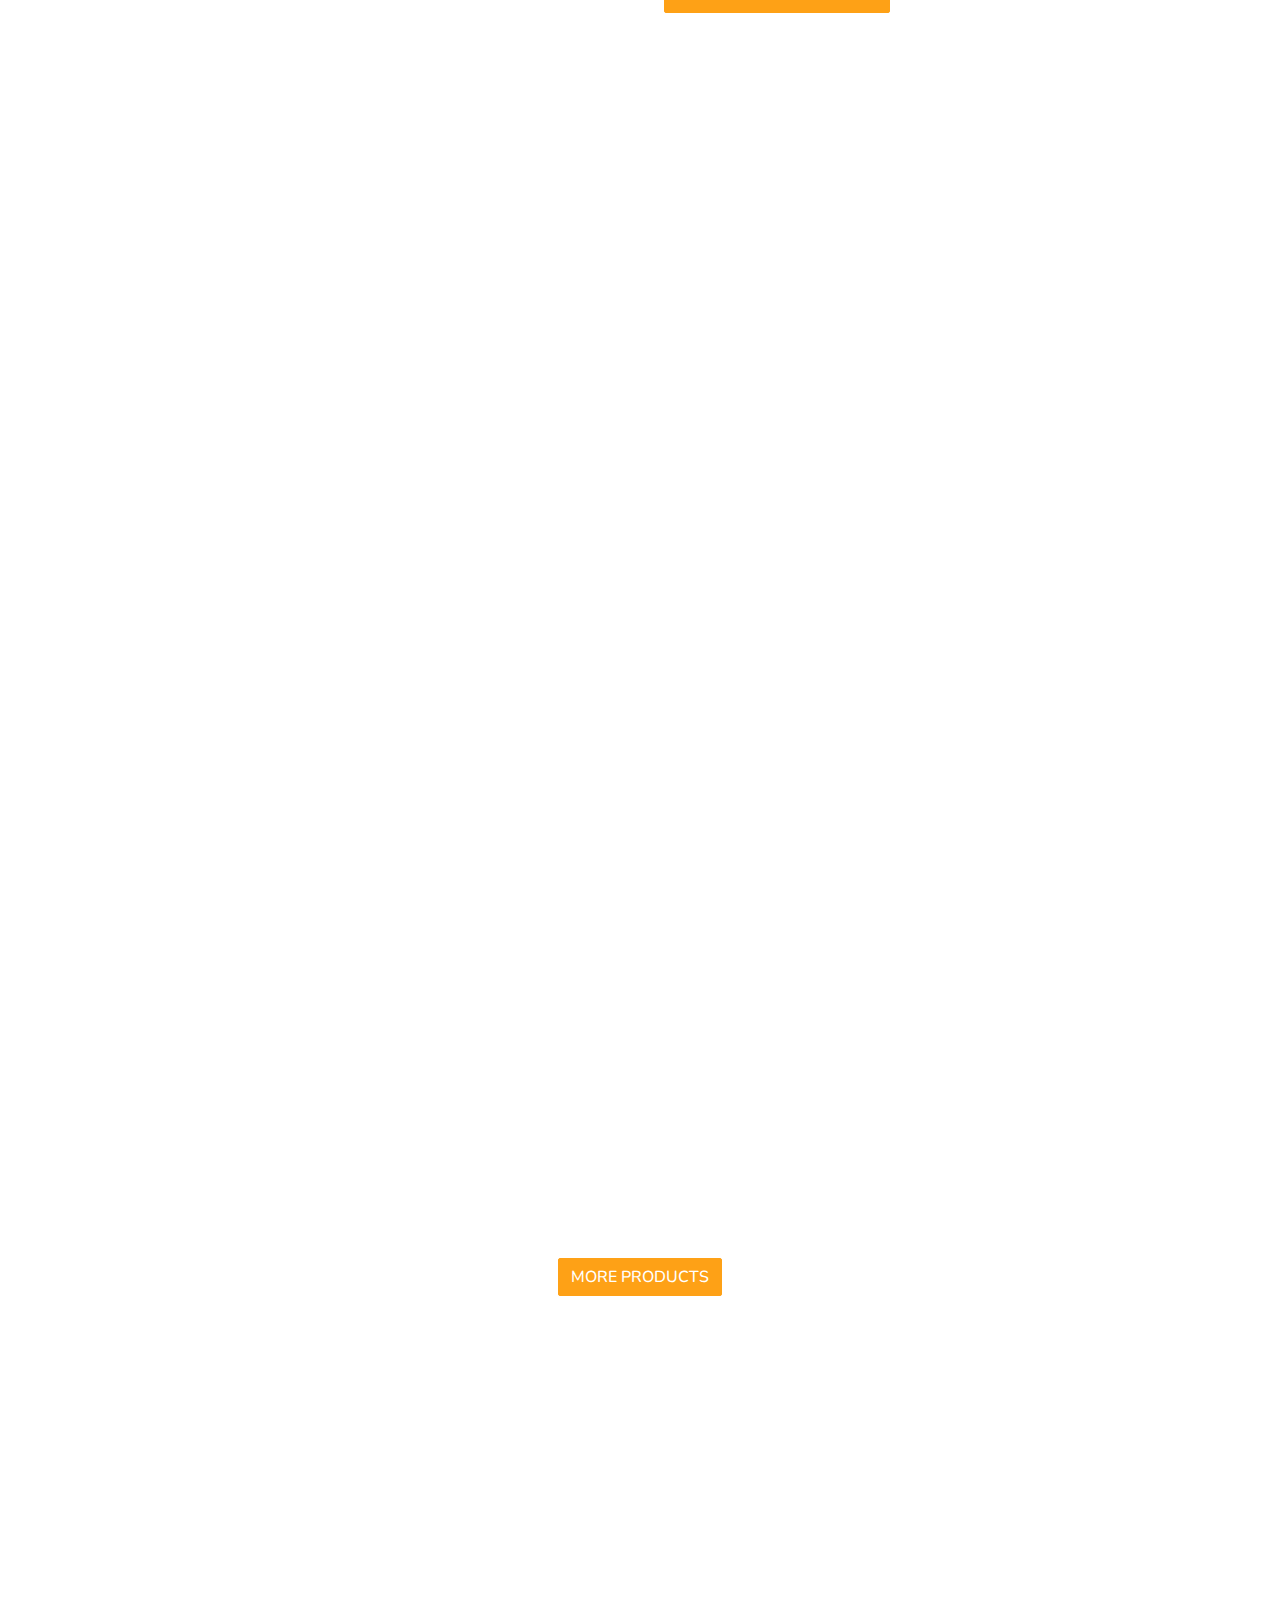
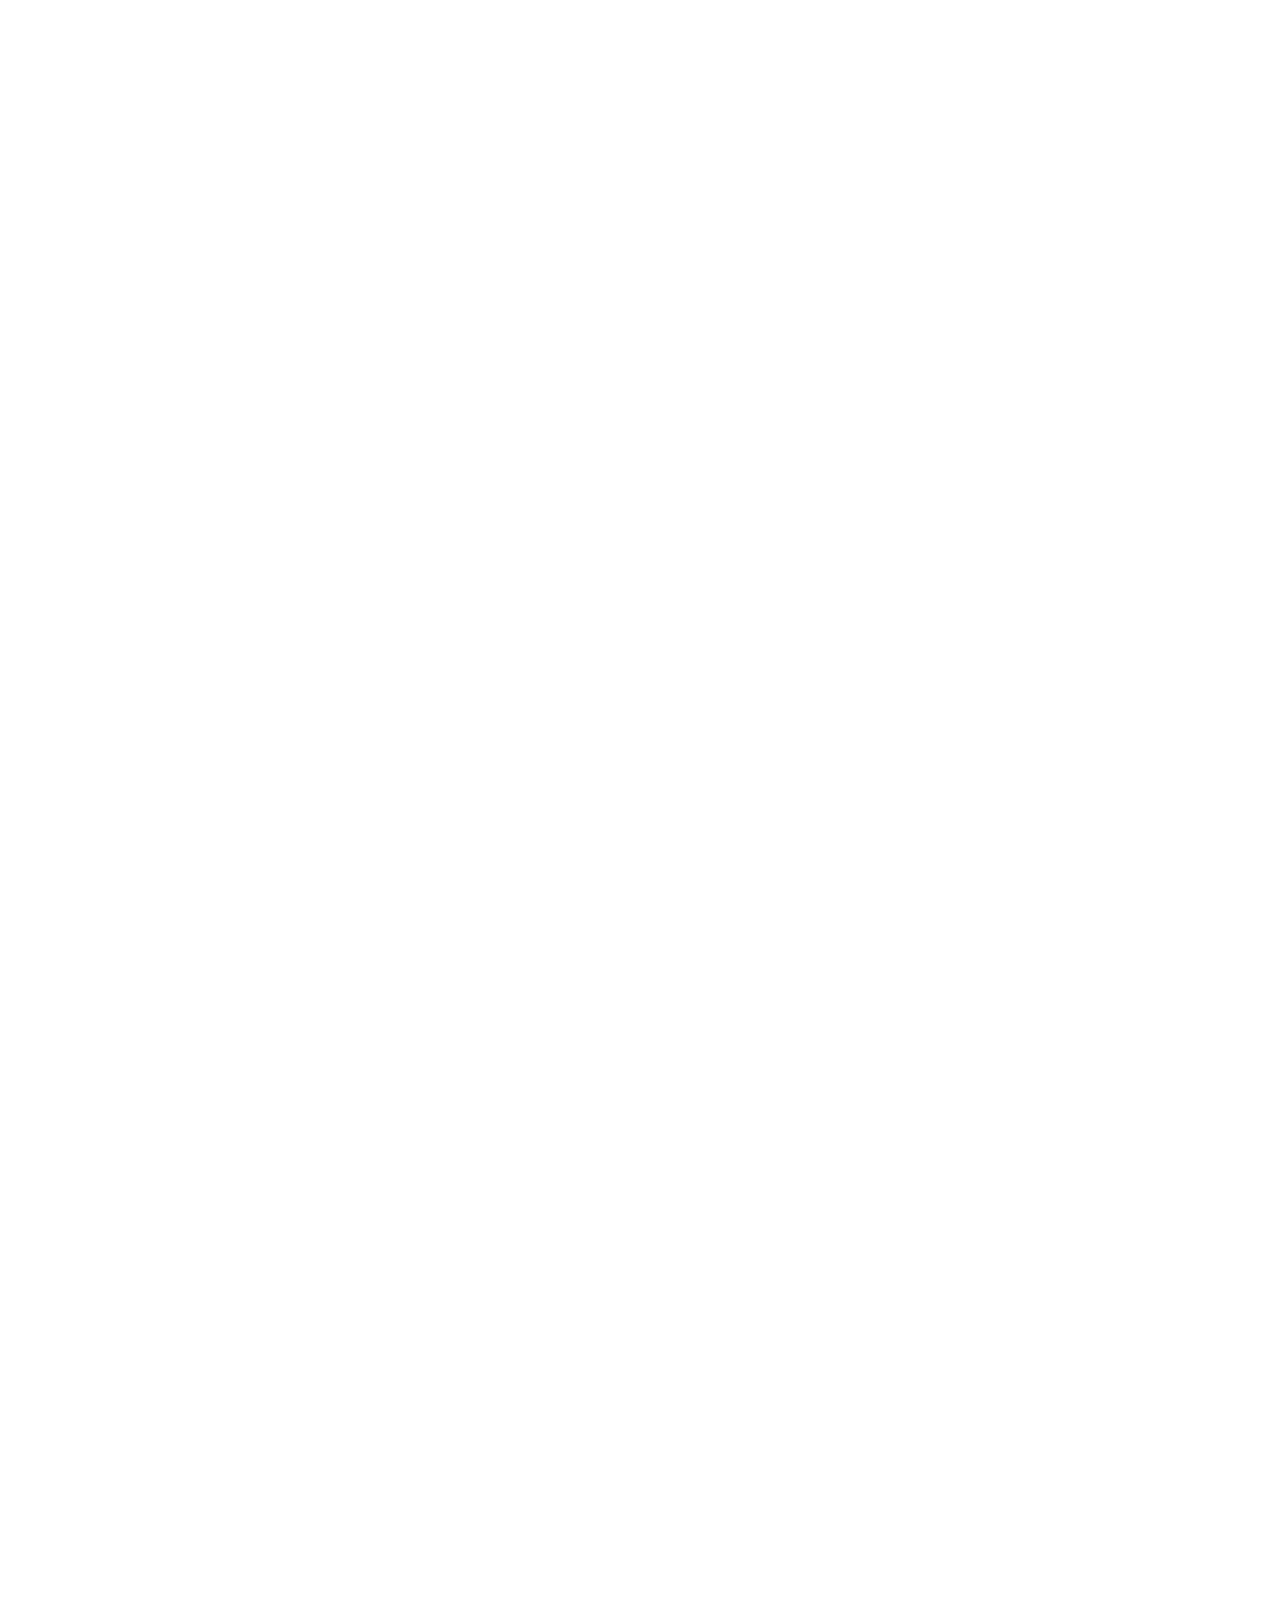
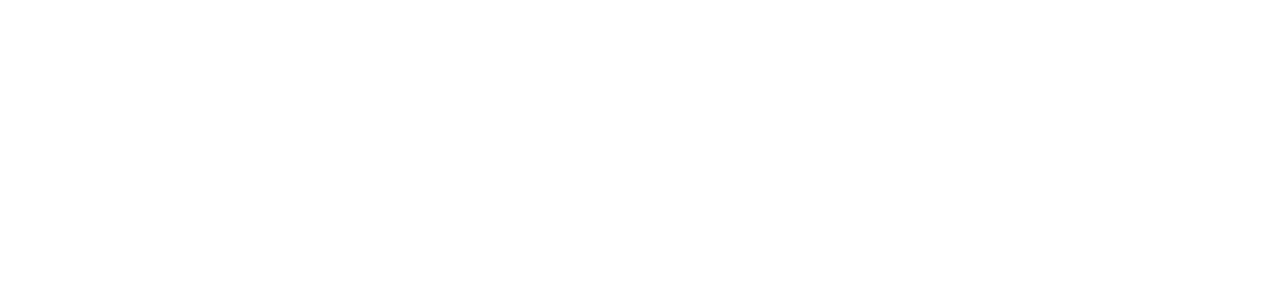
==== commit da5e498d: "changed footer and others" ====
--- a/index.html
+++ b/index.html
@@ -297,7 +297,7 @@
                   </div>
                 </div>
               </div>
-              <a class="btn btn-primary py-3 px-5 mt-2" href="">See Catalogue
+              <a class="btn btn-primary py-3 px-5 mt-2" href="menu.html">See Catalogue
               </a>
             </div>
           </div>
@@ -349,75 +349,44 @@
                 Reservation
               </h5>
               <h1 class="text-white mb-4">Book A Table Online</h1>
-              <form>
+            
+              <form id="reservationForm">
                 <div class="row g-3">
-                  <div class="col-md-6">
-                    <div class="form-floating">
-                      <input
-                        type="text"
-                        class="form-control"
-                        id="name"
-                        placeholder="Your Name"
-                      />
-                      <label for="name">Your Name</label>
-                    </div>
-                  </div>
-                  <div class="col-md-6">
-                    <div class="form-floating">
-                      <input
-                        type="email"
-                        class="form-control"
-                        id="email"
-                        placeholder="Your Email"
-                      />
-                      <label for="email">Your Email</label>
-                    </div>
-                  </div>
-                  <div class="col-md-6">
-                    <div
-                      class="form-floating date"
-                      id="date3"
-                      data-target-input="nearest"
-                    >
-                      <input
-                        type="text"
-                        class="form-control datetimepicker-input"
-                        id="datetime"
-                        placeholder="Date & Time"
-                        data-target="#date3"
-                        data-toggle="datetimepicker"
-                      />
-                      <label for="datetime">Date & Time</label>
-                    </div>
-                  </div>
-                  <div class="col-md-6">
-                    <div class="form-floating">
-                      <select class="form-select" id="select1">
-                        <option value="1">People 1</option>
-                        <option value="2">People 2</option>
-                        <option value="3">People 3</option>
-                      </select>
-                      <label for="select1">No Of People</label>
-                    </div>
-                  </div>
-                  <div class="col-12">
-                    <div class="form-floating">
-                      <textarea
-                        class="form-control"
-                        placeholder="Special Request"
-                        id="message"
-                        style="height: 100px"
-                      ></textarea>
-                      <label for="message">Special Request</label>
-                    </div>
-                  </div>
-                  <div class="col-12">
-                    <button class="btn btn-primary w-100 py-3" type="submit">
-                      Book Now
-                    </button>
-                  </div>
-                </div>
-              </form>
+                    <div class="col-md-6">
+                        <div class="form-floating">
+                            <input type="text" class="form-control" id="name" placeholder="Your Name" required>
+                            <label for="name">Your Name</label>
+                            <div class="invalid-feedback">Please enter your name.</div>
+                        </div>
+                    </div>
+                    <div class="col-md-6">
+                        <div class="form-floating">
+                            <input type="tel" class="form-control" id="mobile" placeholder="Your Mobile" pattern="[0-9]{10}" required>
+                            <label for="mobile">Your Mobile</label>
+                            <div class="invalid-feedback">Please enter a valid 10-digit mobile number.</div>
+                        </div>
+                    </div>
+                  
+                    <div class="col-12">
+                        <div class="form-floating">
+                            <input type="email" class="form-control" id="email" placeholder="Your Email" required>
+                            <label for="email">Your Email</label>
+                            <div class="invalid-feedback">Please enter a valid email address.</div>
+                        </div>
+                    </div>
+                   
+                    <div class="col-12">
+                        <div class="form-floating">
+                            <textarea class="form-control" placeholder="Special Request" id="description" style="height: 100px" required></textarea>
+                            <label for="description">Description</label>
+                            <div class="invalid-feedback">Please enter a description.</div>
+                        </div>
+                    </div>
+                    <div class="col-12">
+                        <button class="btn btn-primary w-100 py-3" type="submit">Book Now</button>
+                    </div>
+                </div>
+            </form>
             </div>
           </div>
         </div>
@@ -646,115 +615,59 @@
       <!-- Testimonial End -->
 
       <!-- Footer Start -->
-      <div
-        class="container-fluid bg-dark text-light footer pt-5 mt-5 wow fadeIn"
-        data-wow-delay="0.1s"
-      >
+     
+      <div class="container-fluid bg-dark text-light footer pt-5 mt-5 wow fadeIn" data-wow-delay="0.1s">
         <div class="container py-5">
-          <div class="row g-5">
-            <div class="col-lg-3 col-md-6">
-              <h4
-                class="section-title ff-secondary text-start text-primary fw-normal mb-4"
-              >
-                Company
-              </h4>
-              <a class="btn btn-link" href="">About Us</a>
-              <a class="btn btn-link" href="">Contact Us</a>
-              <a class="btn btn-link" href="">Reservation</a>
-              <a class="btn btn-link" href="">Privacy Policy</a>
-              <a class="btn btn-link" href="">Terms & Condition</a>
-             
-            </div>
-            <div class="col-lg-3 col-md-6">
-              <h4
-                class="section-title ff-secondary text-start text-primary fw-normal mb-4"
-              >
-                Contact
-              </h4>
-              <p class="mb-2">
-                <i class="fa fa-map-marker-alt me-3"></i>123 Street, New York,
-                USA
-              </p>
-              <p class="mb-2">
-                <i class="fa fa-phone-alt me-3"></i>+012 345 67890
-              </p>
-              <p class="mb-2">
-                <i class="fa fa-envelope me-3"></i>info@example.com
-              </p>
-              <div class="d-flex pt-2">
-                <a class="btn btn-outline-light btn-social" href=""
-                  ><i class="fab fa-twitter"></i
-                ></a>
-                <a class="btn btn-outline-light btn-social" href=""
-                  ><i class="fab fa-facebook-f"></i
-                ></a>
-                <a class="btn btn-outline-light btn-social" href=""
-                  ><i class="fab fa-youtube"></i
-                ></a>
-                <a class="btn btn-outline-light btn-social" href=""
-                  ><i class="fab fa-linkedin-in"></i
-                ></a>
-              </div>
-            </div>
-            <div class="col-lg-3 col-md-6">
-              <h4
-                class="section-title ff-secondary text-start text-primary fw-normal mb-4"
-              >
-                Opening
-              </h4>
-              <h5 class="text-light fw-normal">Monday - Saturday</h5>
-              <p>09AM - 09PM</p>
-              <h5 class="text-light fw-normal">Sunday</h5>
-              <p>10AM - 08PM</p>
-            </div>
-            <div class="col-lg-3 col-md-6">
-              <h4
-                class="section-title ff-secondary text-start text-primary fw-normal mb-4"
-              >
-                Newsletter
-              </h4>
-              <p>Dolor amet sit justo amet elitr clita ipsum elitr est.</p>
-              <div class="position-relative mx-auto" style="max-width: 400px">
-                <input
-                  class="form-control border-primary w-100 py-3 ps-4 pe-5"
-                  type="text"
-                  placeholder="Your email"
-                />
-                <button
-                  type="button"
-                  class="btn btn-primary py-2 position-absolute top-0 end-0 mt-2 me-2"
-                >
-                  SignUp
-                </button>
-              </div>
-            </div>
-          </div>
+            <div class="row g-5">
+                <div class="col-lg-4 col-md-6">
+                    <h4 class="section-title ff-secondary text-start text-primary fw-normal mb-4">Company</h4>
+                    <a class="btn btn-link" href="">About Us</a>
+                    <a class="btn btn-link" href="">Contact Us</a>
+                    <a class="btn btn-link" href="">Reservation</a>
+                    <a class="btn btn-link" href="">Privacy Policy</a>
+                    <a class="btn btn-link" href="">Terms & Condition</a>
+                </div>
+                <div class="col-lg-4 col-md-6">
+                    <h4 class="section-title ff-secondary text-start text-primary fw-normal mb-4">Contact</h4>
+                    <p class="mb-2"><i class="fa fa-map-marker-alt me-3"></i>123 Street, New York, USA</p>
+                    <p class="mb-2"><i class="fa fa-phone-alt me-3"></i>+012 345 67890</p>
+                    <p class="mb-2"><i class="fa fa-envelope me-3"></i>info@example.com</p>
+                    <div class="d-flex pt-2">
+                        <a class="btn btn-outline-light btn-social" href=""><i class="fab fa-twitter"></i></a>
+                        <a class="btn btn-outline-light btn-social" href=""><i class="fab fa-facebook-f"></i></a>
+                        <a class="btn btn-outline-light btn-social" href=""><i class="fab fa-youtube"></i></a>
+                        <a class="btn btn-outline-light btn-social" href=""><i class="fab fa-linkedin-in"></i></a>
+                    </div>
+                </div>
+                <div class="col-lg-4 col-md-6">
+                    <h4 class="section-title ff-secondary text-start text-primary fw-normal mb-4">Opening</h4>
+                    <h5 class="text-light fw-normal">Monday - Saturday</h5>
+                    <p>09AM - 09PM</p>
+                    <h5 class="text-light fw-normal">Sunday</h5>
+                    <p>10AM - 08PM</p>
+                </div>
+            </div>
         </div>
         <div class="container">
-          <div class="copyright">
-            <div class="row">
-              <div class="col-md-6 text-center text-md-start mb-3 mb-md-0">
-                &copy; <a class="border-bottom" href="#">Your Site Name</a>, All
-                Right Reserved.
-
-                <!--/*** This template is free as long as you keep the footer author’s credit link/attribution link/backlink. If you'd like to use the template without the footer author’s credit link/attribution link/backlink, you can purchase the Credit Removal License from "https://htmlcodex.com/credit-removal". Thank you for your support. ***/-->
-                Designed By
-                <a class="border-bottom" href="https://htmlcodex.com"
-                  >HTML Codex</a
-                >
-              </div>
-              <div class="col-md-6 text-center text-md-end">
-                <div class="footer-menu">
-                  <a href="">Home</a>
-                  <a href="">Cookies</a>
-                  <a href="">Help</a>
-                  <a href="">FQAs</a>
-                </div>
-              </div>
-            </div>
-          </div>
-        </div>
-      </div>
+            <div class="copyright">
+                <div class="row">
+                    <div class="col-md-6 text-center text-md-start mb-3 mb-md-0">
+                        &copy; <a class="border-bottom" href="#">Madhu Agri Seeds</a>, All Right Reserved.
+                        Designed By <a class="border-bottom" href="https://lifeboat.co.in">Lifeboat Technologies</a>
+                    </div>
+                    <div class="col-md-6 text-center text-md-end">
+                        <div class="footer-menu">
+                            <a href="">Home</a>
+                            <a href="">Cookies</a>
+                            <a href="">Help</a>
+                            <a href="">FQAs</a>
+                        </div>
+                    </div>
+                </div>
+            </div>
+        </div>
+    </div>
+    
       <!-- Footer End -->
 
       <!-- Back to Top -->
@@ -816,3 +729,112 @@
   
   </body>
 </html>
+<!-- 
+<div class="col-lg-3 col-md-6">
+  <h4
+    class="section-title ff-secondary text-start text-primary fw-normal mb-4"
+  >
+    Newsletter
+  </h4>
+  <p>Dolor amet sit justo amet elitr clita ipsum elitr est.</p>
+  <div class="position-relative mx-auto" style="max-width: 400px">
+    <input
+      class="form-control border-primary w-100 py-3 ps-4 pe-5"
+      type="text"
+      placeholder="Your email"
+    />
+    <button
+      type="button"
+      class="btn btn-primary py-2 position-absolute top-0 end-0 mt-2 me-2"
+    >
+      SignUp
+    </button>
+  </div>
+</div> -->
+ <!-- <div
+        class="container-fluid bg-dark text-light footer pt-5 mt-5 wow fadeIn"
+        data-wow-delay="0.1s"
+      >
+        <div class="container py-5">
+          <div class="row g-5">
+            <div class="col-lg-3 col-md-6">
+              <h4
+                class="section-title ff-secondary text-start text-primary fw-normal mb-4"
+              >
+                Company
+              </h4>
+              <a class="btn btn-link" href="">About Us</a>
+              <a class="btn btn-link" href="">Contact Us</a>
+              <a class="btn btn-link" href="">Reservation</a>
+              <a class="btn btn-link" href="">Privacy Policy</a>
+              <a class="btn btn-link" href="">Terms & Condition</a>
+             
+            </div>
+            <div class="col-lg-3 col-md-6">
+              <h4
+                class="section-title ff-secondary text-start text-primary fw-normal mb-4"
+              >
+                Contact
+              </h4>
+              <p class="mb-2">
+                <i class="fa fa-map-marker-alt me-3"></i>123 Street, New York,
+                USA
+              </p>
+              <p class="mb-2">
+                <i class="fa fa-phone-alt me-3"></i>+012 345 67890
+              </p>
+              <p class="mb-2">
+                <i class="fa fa-envelope me-3"></i>info@example.com
+              </p>
+              <div class="d-flex pt-2">
+                <a class="btn btn-outline-light btn-social" href=""
+                  ><i class="fab fa-twitter"></i
+                ></a>
+                <a class="btn btn-outline-light btn-social" href=""
+                  ><i class="fab fa-facebook-f"></i
+                ></a>
+                <a class="btn btn-outline-light btn-social" href=""
+                  ><i class="fab fa-youtube"></i
+                ></a>
+                <a class="btn btn-outline-light btn-social" href=""
+                  ><i class="fab fa-linkedin-in"></i
+                ></a>
+              </div>
+            </div>
+            <div class="col-lg-3 col-md-6">
+              <h4
+                class="section-title ff-secondary text-start text-primary fw-normal mb-4"
+              >
+                Opening
+              </h4>
+              <h5 class="text-light fw-normal">Monday - Saturday</h5>
+              <p>09AM - 09PM</p>
+              <h5 class="text-light fw-normal">Sunday</h5>
+              <p>10AM - 08PM</p>
+            </div>
+           
+          </div>
+        </div>
+        <div class="container">
+          <div class="copyright">
+            <div class="row">
+              <div class="col-md-6 text-center text-md-start mb-3 mb-md-0">
+                &copy; <a class="border-bottom" href="#">Madhu agri Seeds</a>, All
+                Right Reserved.
+
+               
+                <a class="border-bottom" href="https://lifeboat.co.in">Lifeboat Technologies</a
+                >
+              </div>
+              <div class="col-md-6 text-center text-md-end">
+                <div class="footer-menu">
+                  <a href="">Home</a>
+                  <a href="">Cookies</a>
+                  <a href="">Help</a>
+                  <a href="">FQAs</a>
+                </div>
+              </div>
+            </div>
+          </div>
+        </div>
+      </div> -->
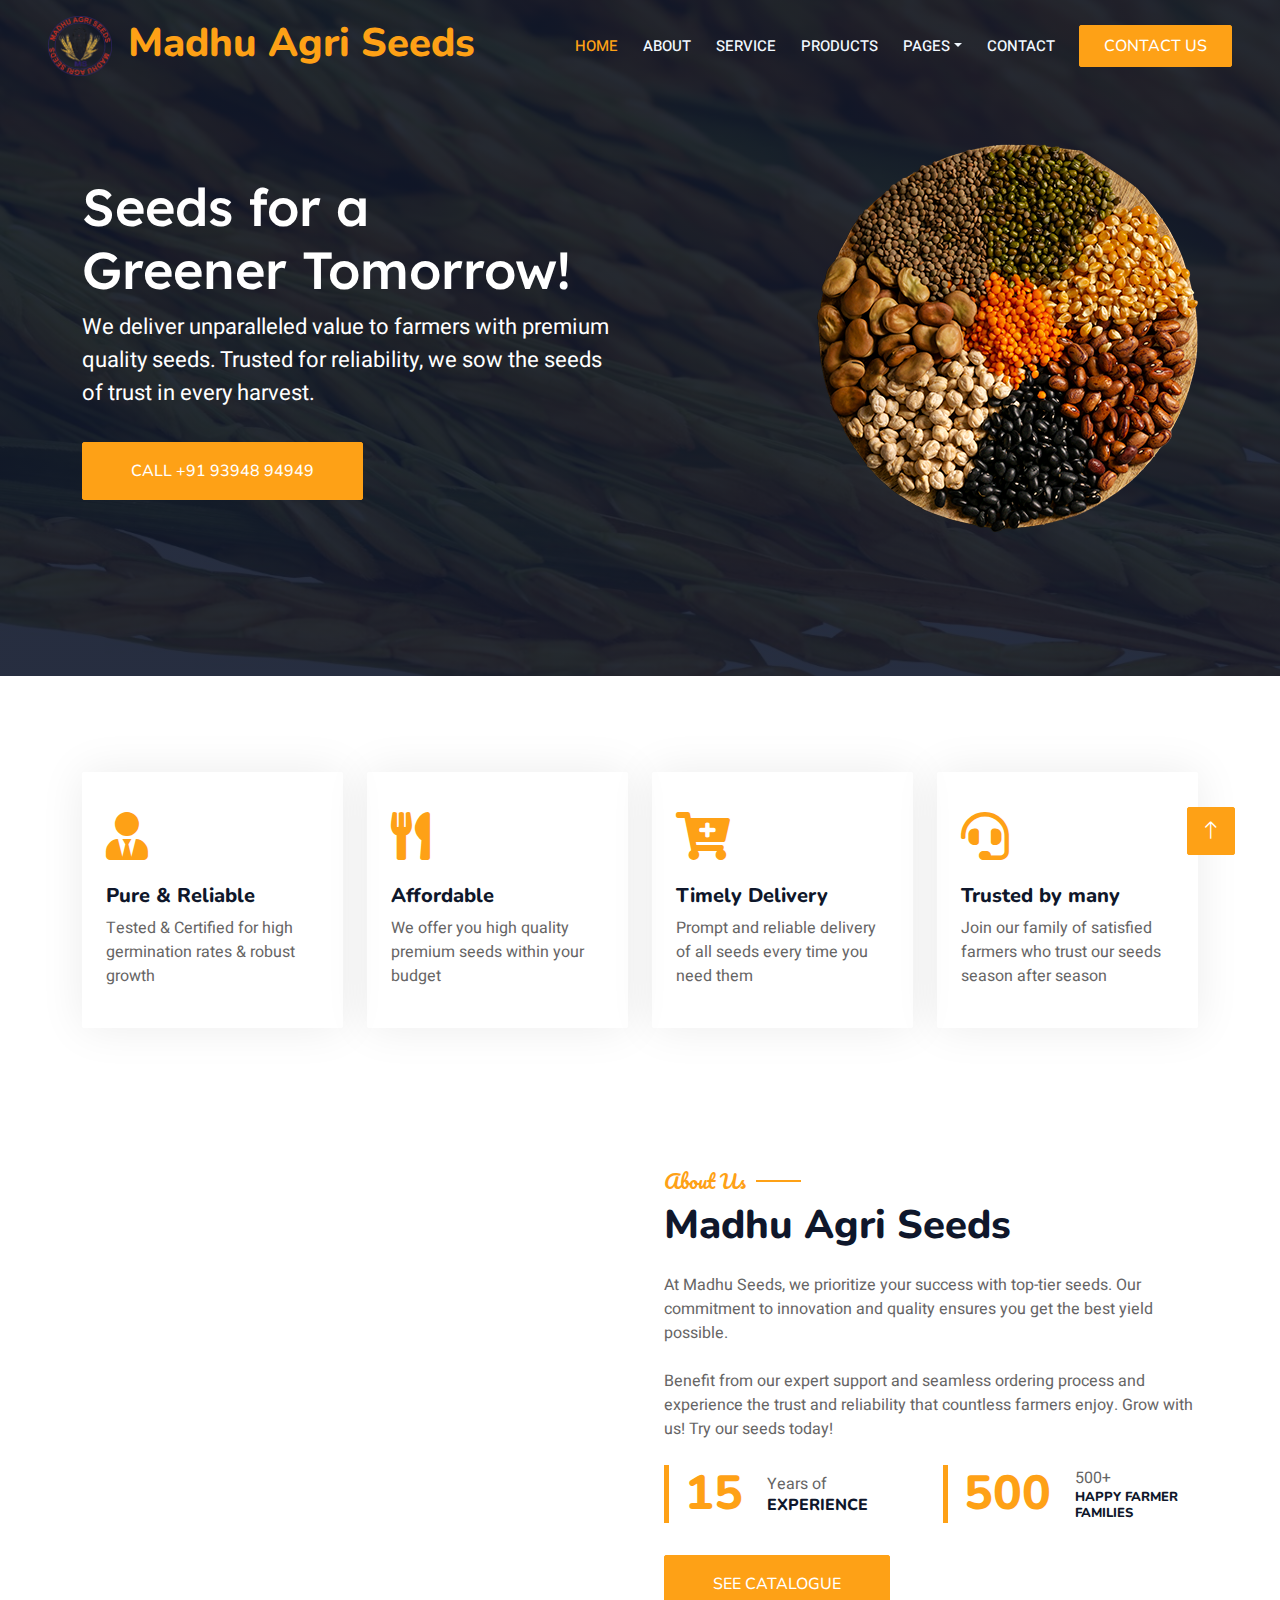
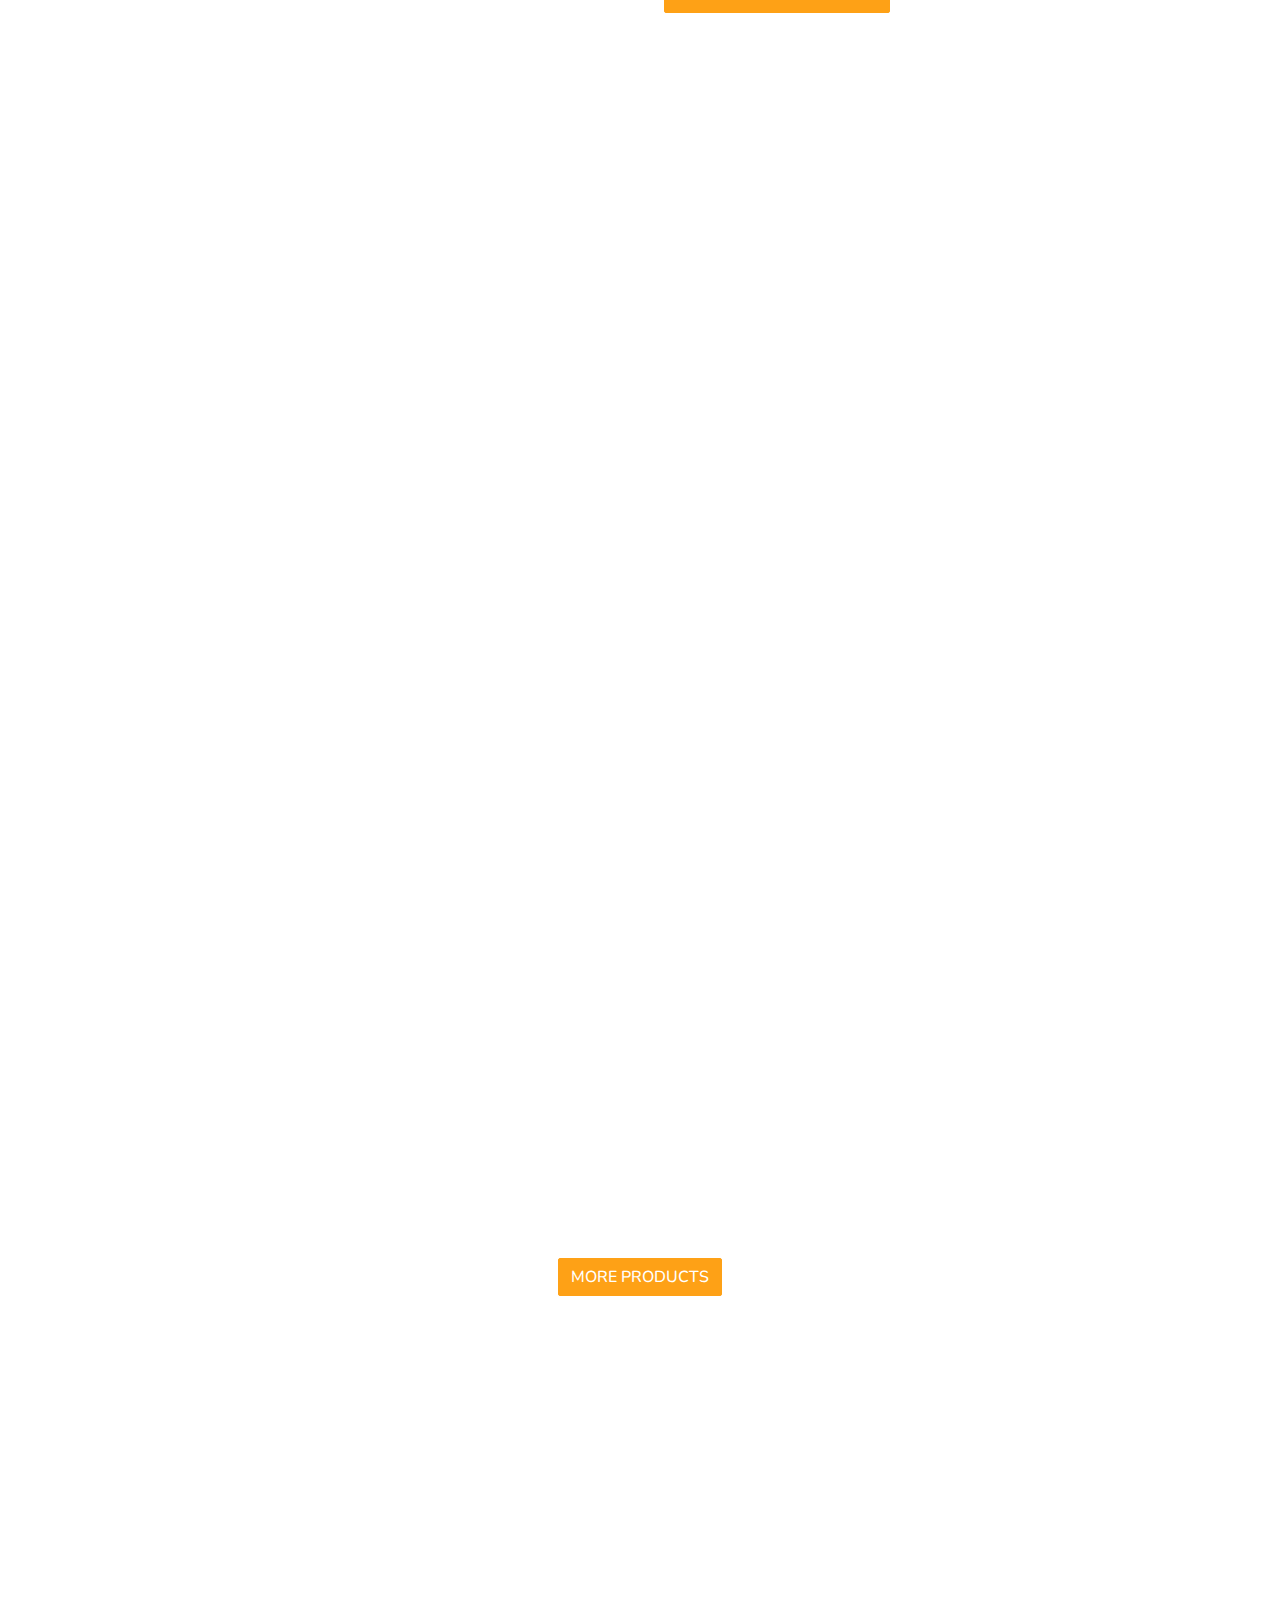
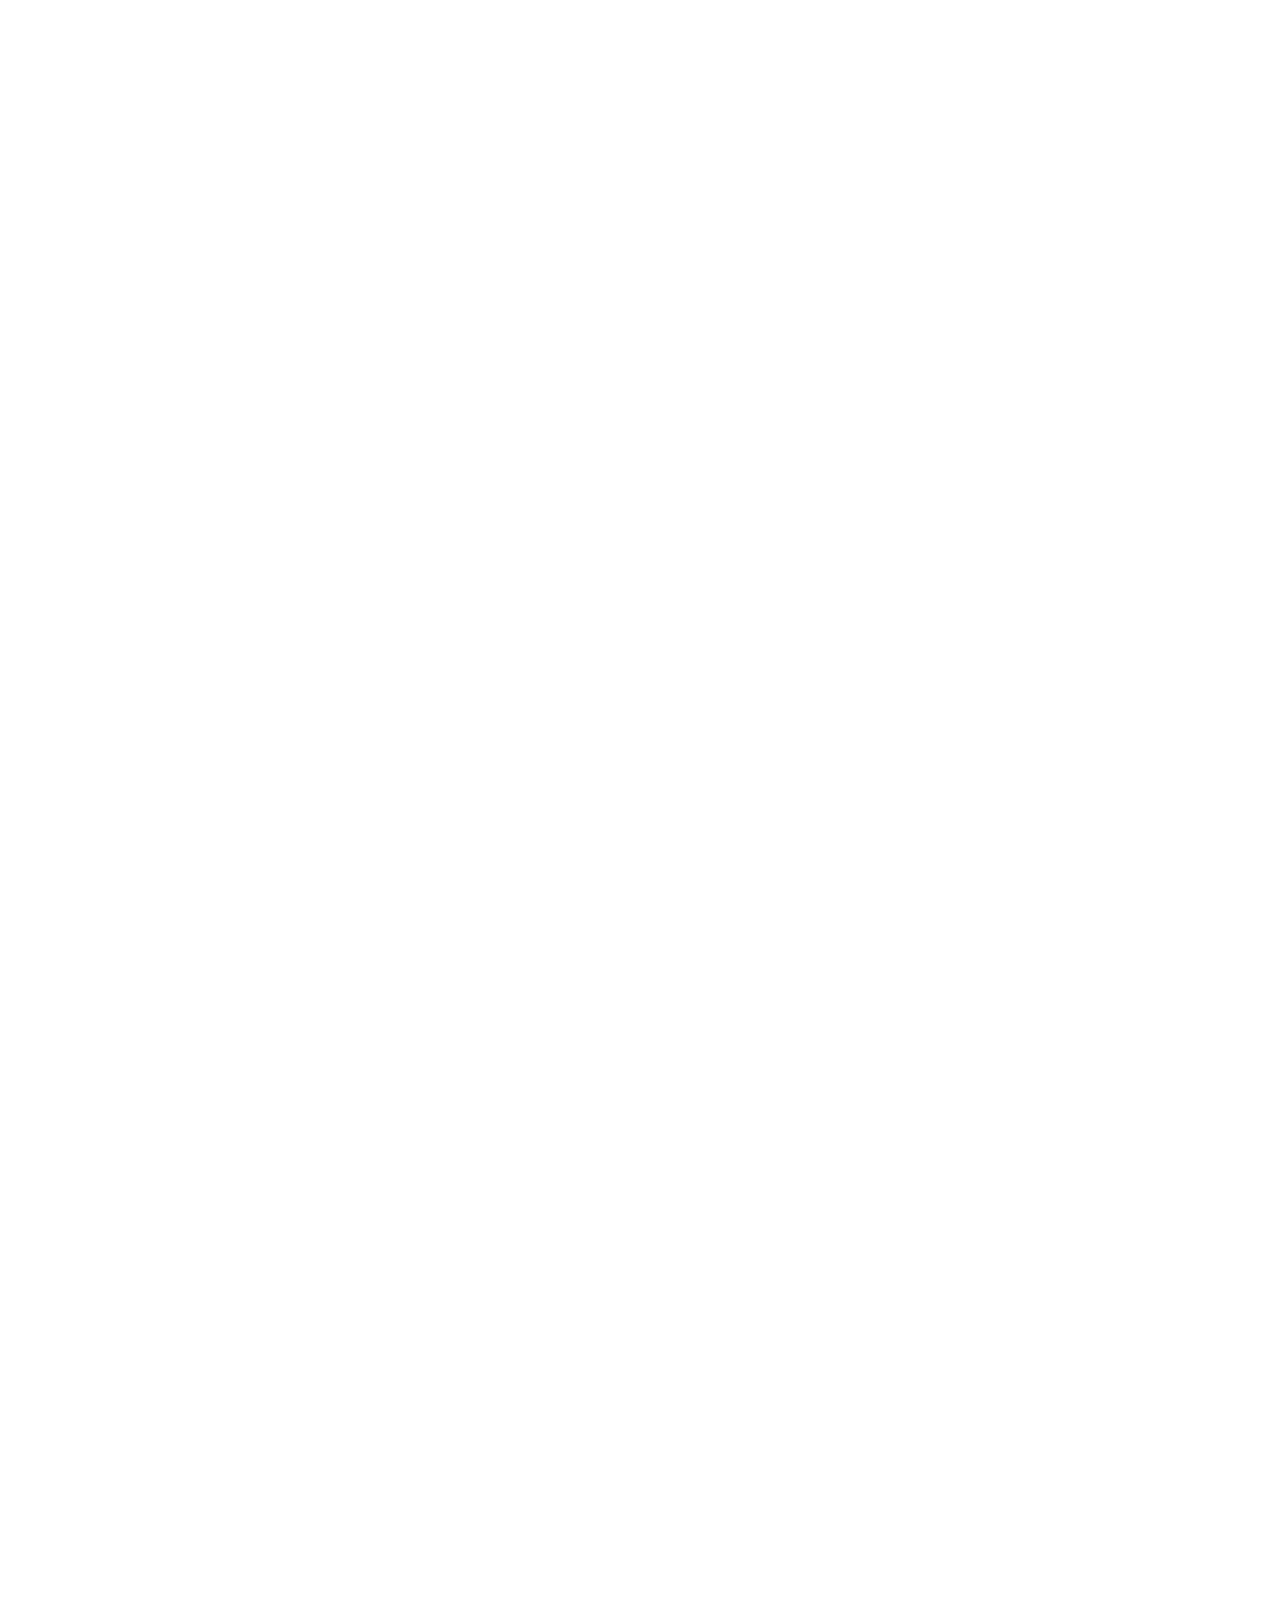
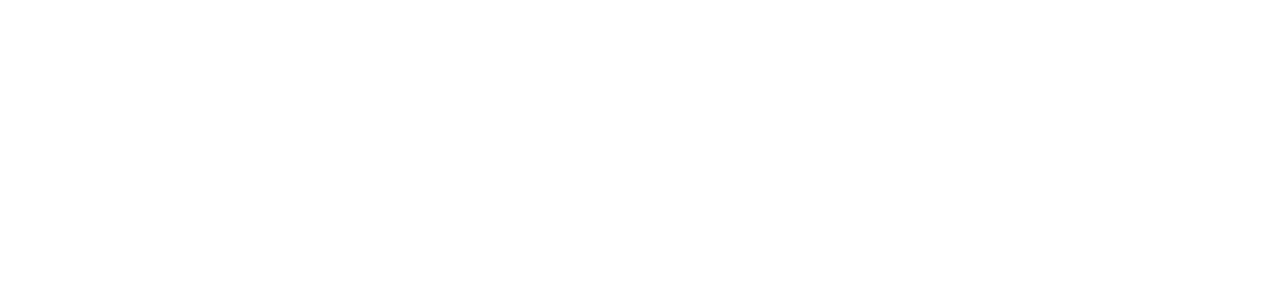
==== commit 952f20b6: "image changes" ====
--- a/index.html
+++ b/index.html
@@ -212,14 +212,14 @@
                   <img
                     class="img-fluid rounded w-100 wow zoomIn"
                     data-wow-delay="0.1s"
-                    src="img/about-1.jpg"
+                    src="img/improved-bahubali+.jpg"
                   />
                 </div>
                 <div class="col-6 text-start">
                   <img
                     class="img-fluid rounded w-75 wow zoomIn"
                     data-wow-delay="0.3s"
-                    src="img/about-2.jpg"
+                    src="img/IMPROVED- MADHU - 03.jpg"
                     style="margin-top: 25%"
                   />
                 </div>
@@ -227,14 +227,14 @@
                   <img
                     class="img-fluid rounded w-75 wow zoomIn"
                     data-wow-delay="0.5s"
-                    src="img/about-3.jpg"
+                    src="img/IMPROVED - PUNJAB - 64.jpg"
                   />
                 </div>
                 <div class="col-6 text-end">
                   <img
                     class="img-fluid rounded w-100 wow zoomIn"
                     data-wow-delay="0.7s"
-                    src="img/about-4.jpg"
+                    src="img/IMPROVED - MADHU SWARNA.jpg"
                   />
                 </div>
               </div>
--- a/css/style.css
+++ b/css/style.css
@@ -157,7 +157,7 @@
 
 /*** Hero Header ***/
 .hero-header {
-    background: linear-gradient(rgba(15, 23, 43, .9), rgba(15, 23, 43, .9)), url(../img/bg-hero.jpg);
+    background: linear-gradient(rgba(15, 23, 43, .9), rgba(15, 23, 43, .9)), url(../img/hero-image.jpg);
     background-position: center center;
     background-repeat: no-repeat;
     background-size: cover;
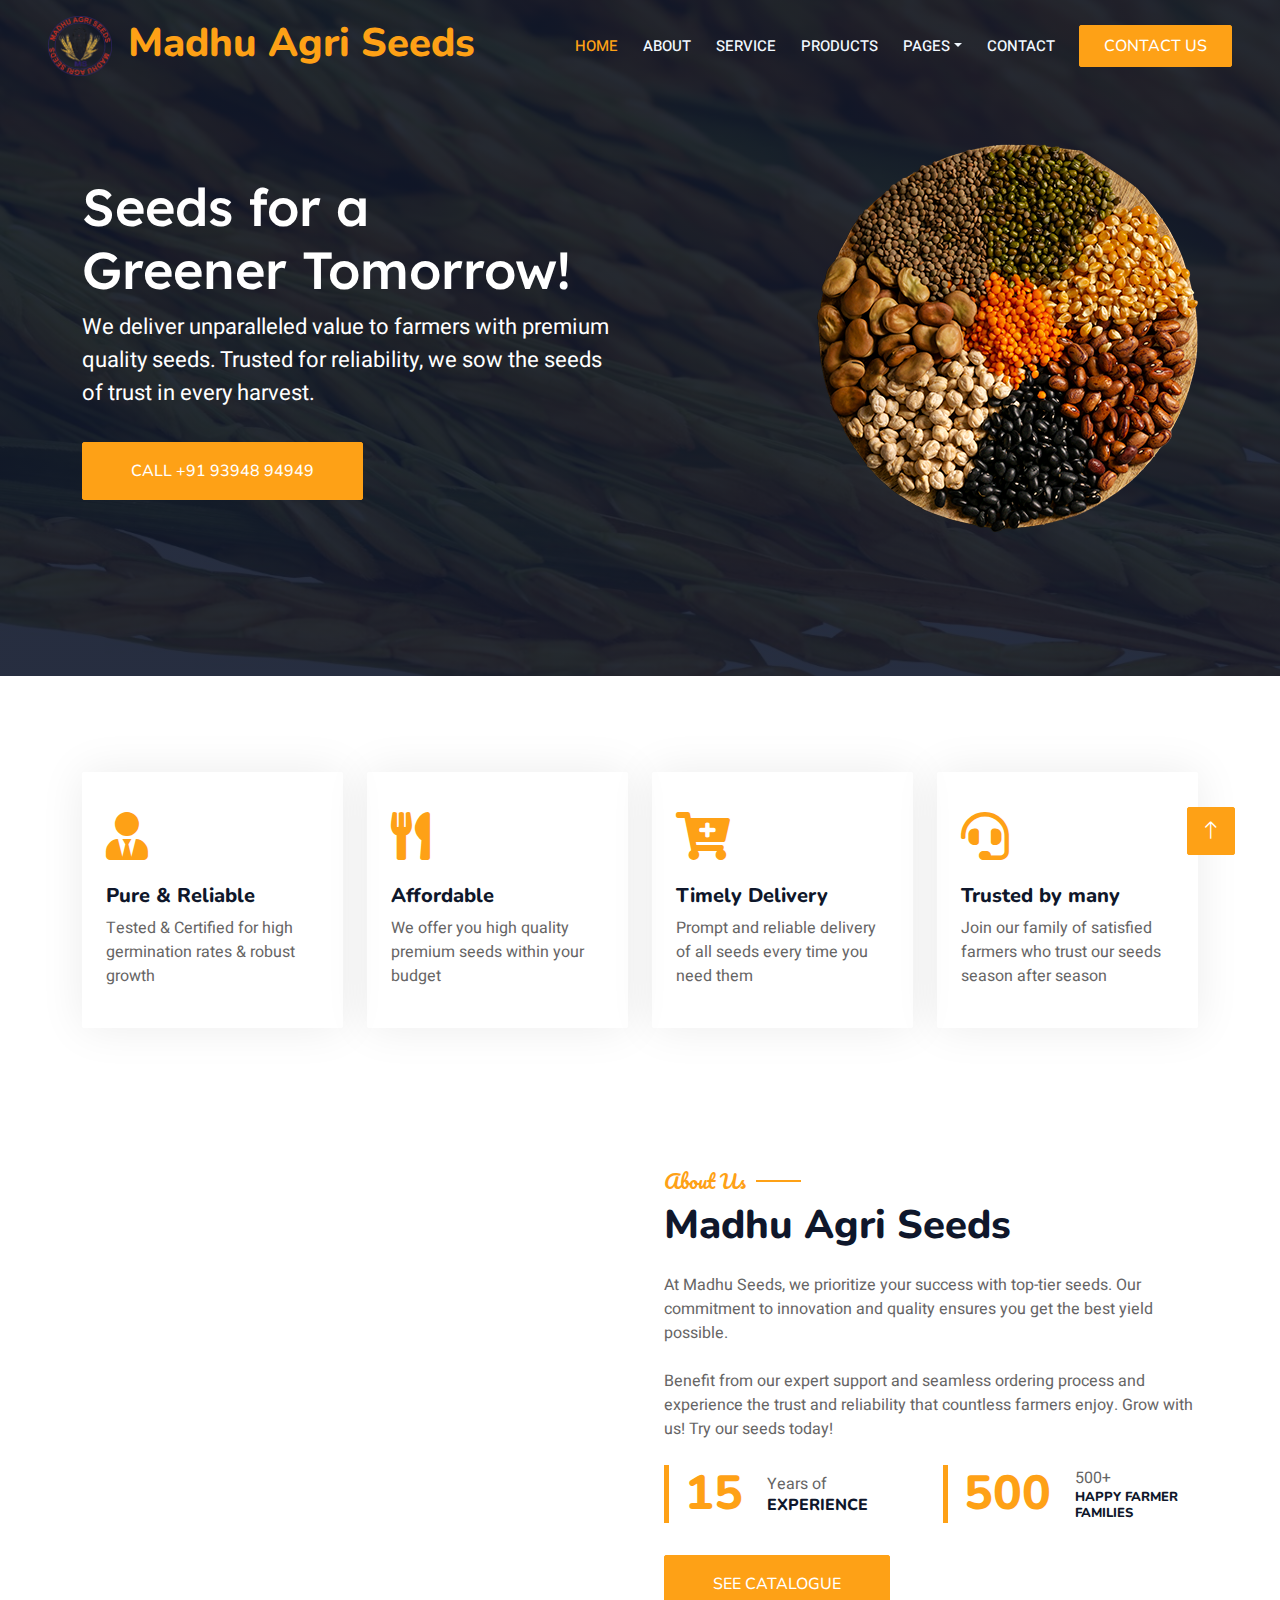
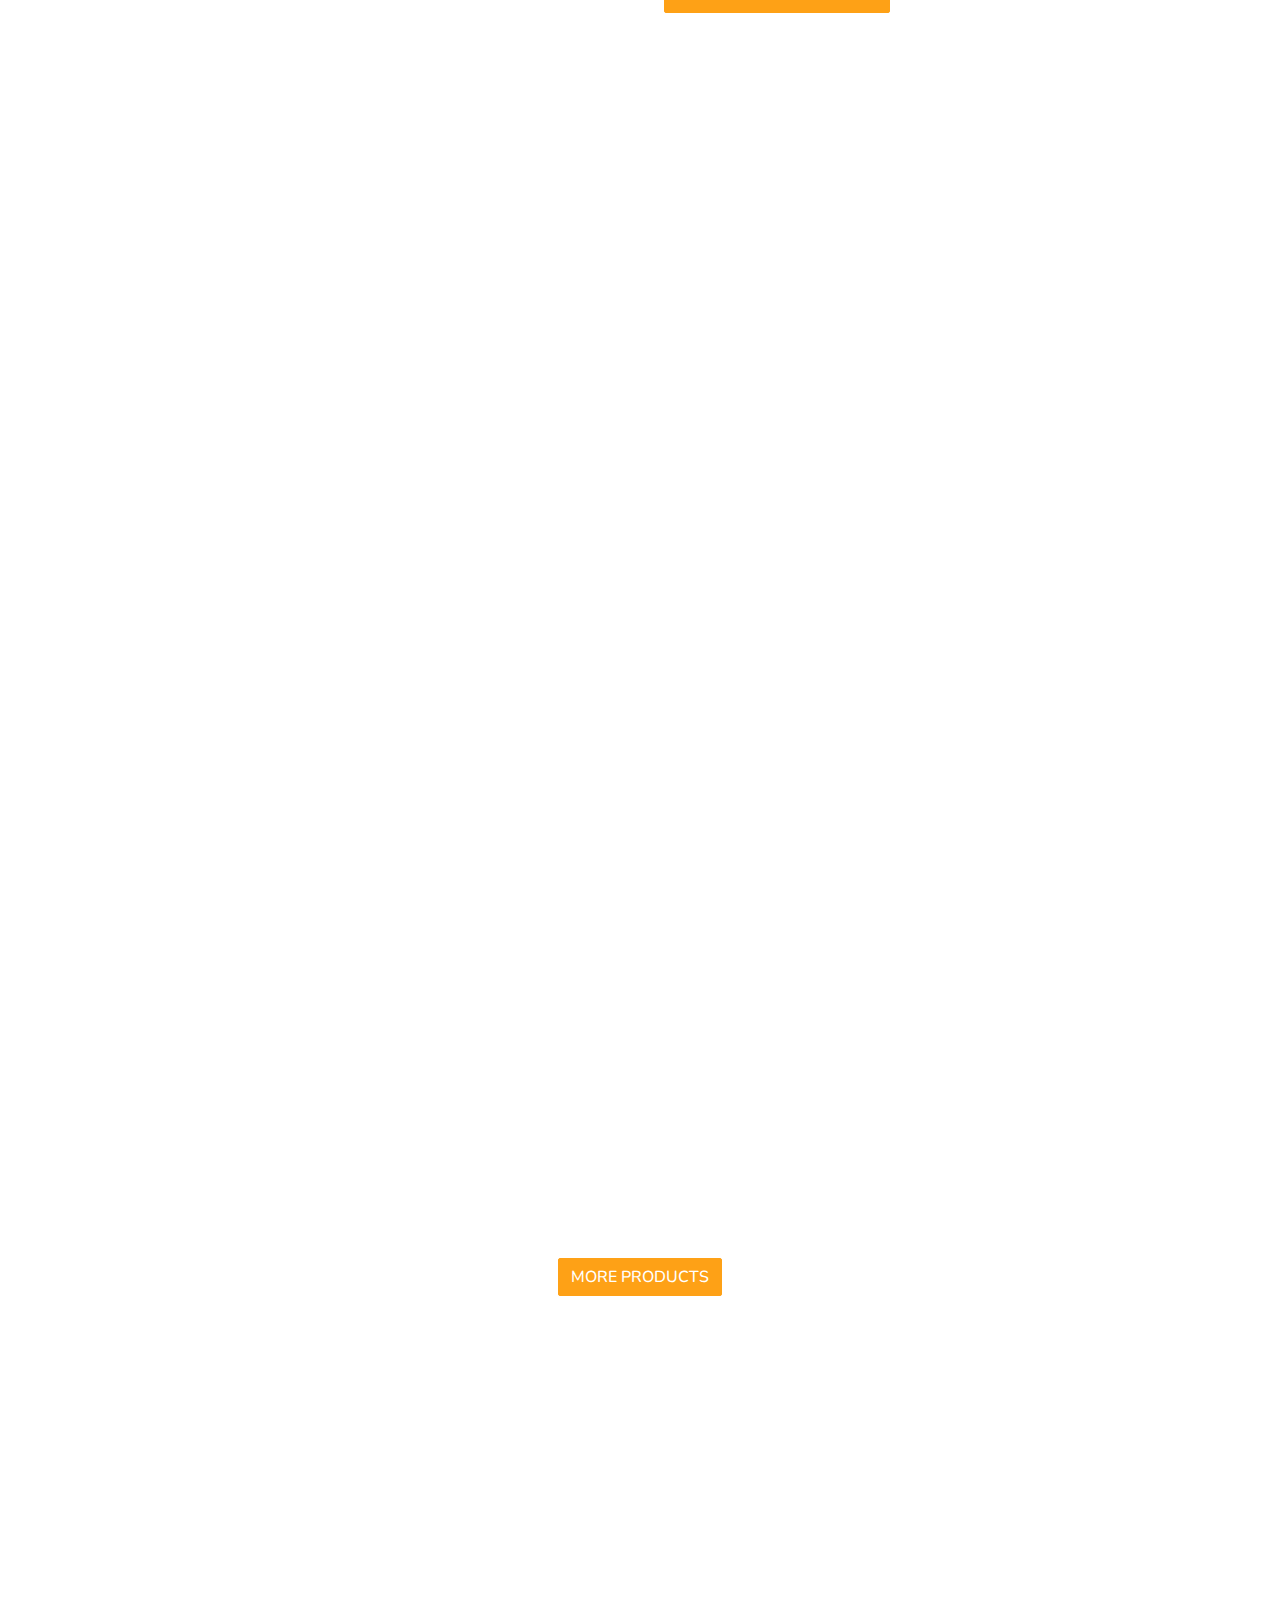
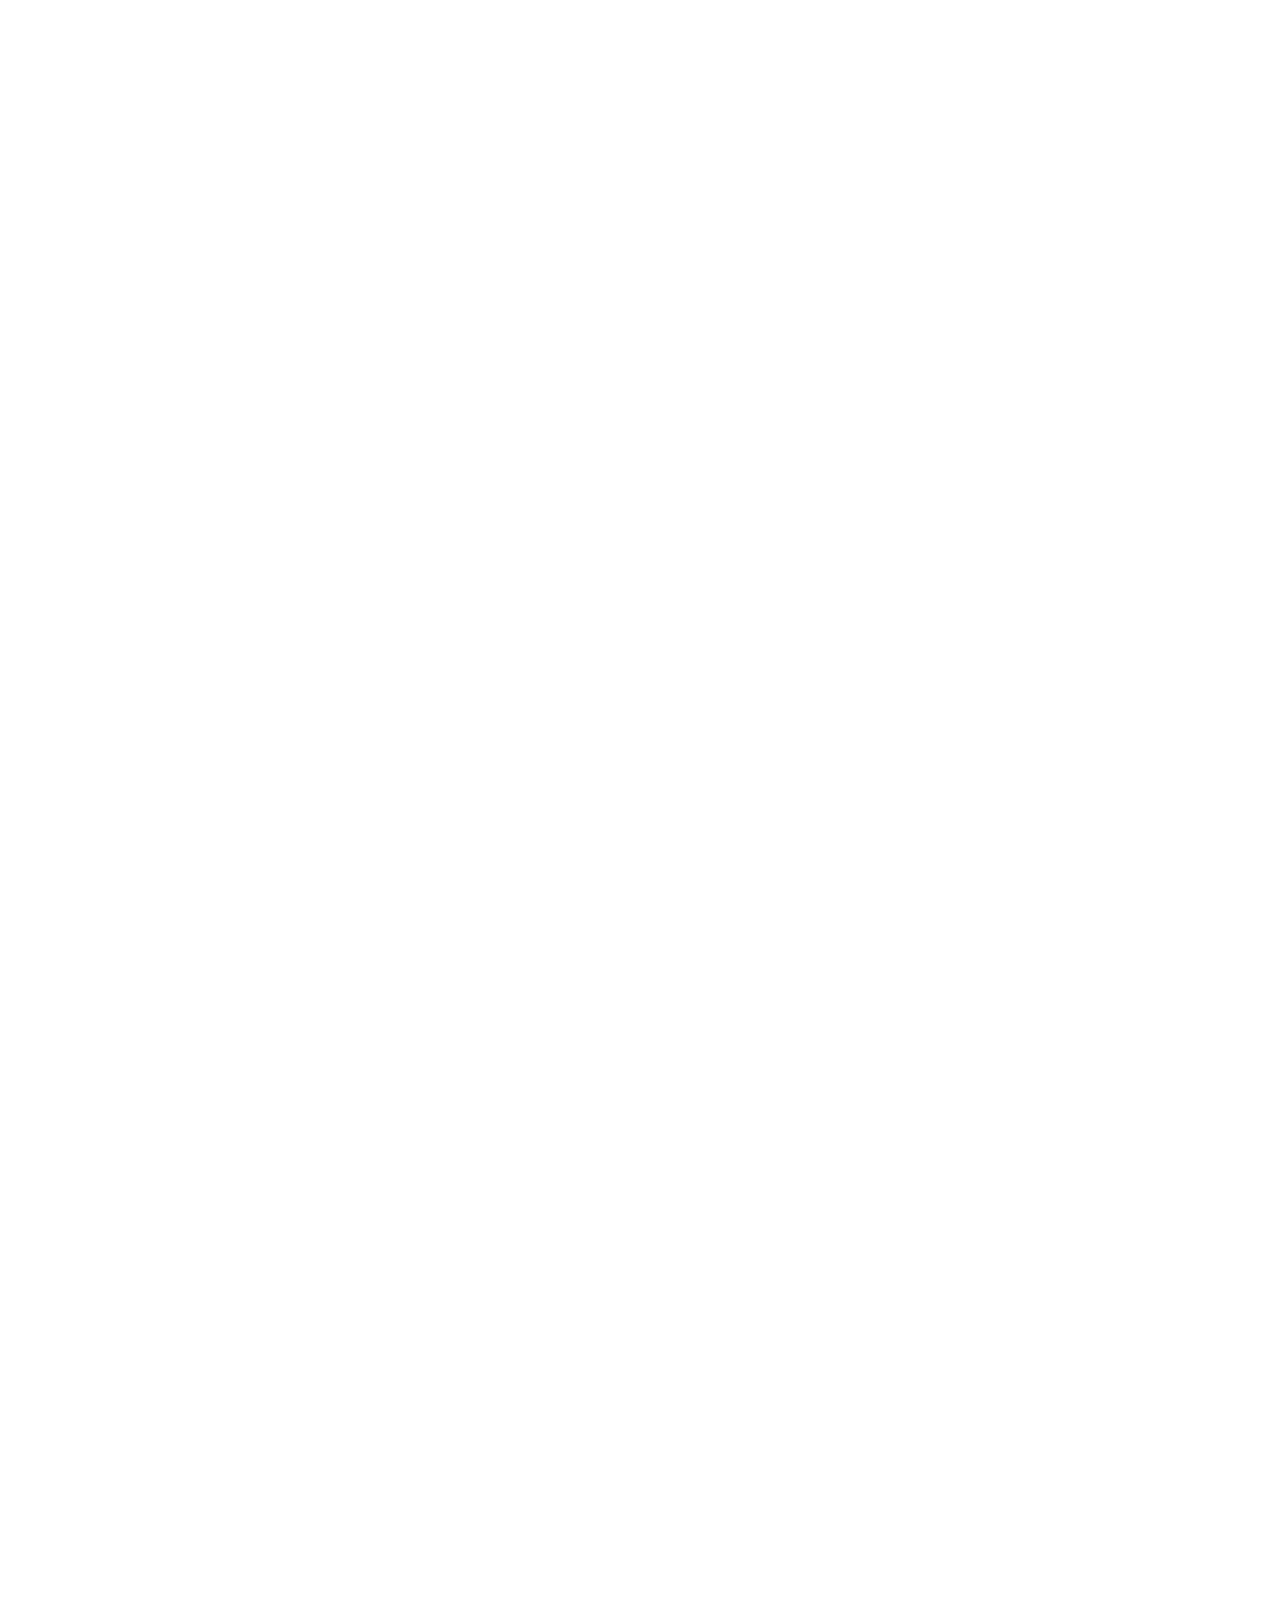
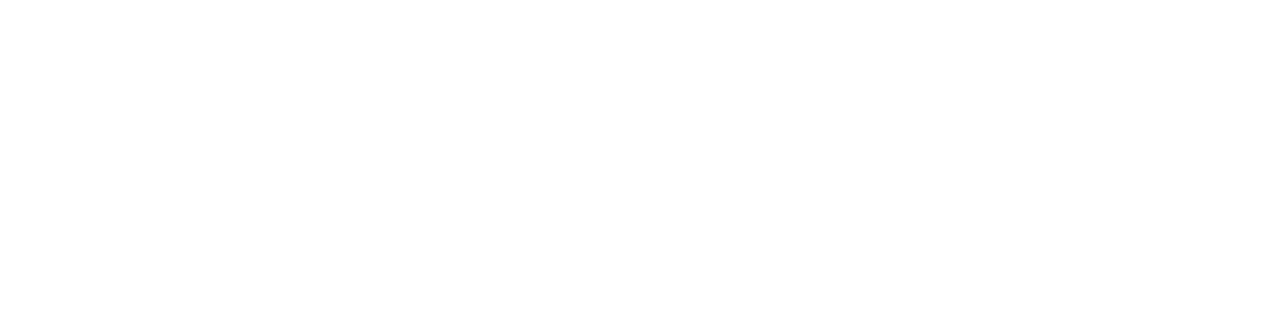
==== commit f4b062c1: "content changes" ====
--- a/index.html
+++ b/index.html
@@ -346,9 +346,9 @@
               <h5
                 class="section-title ff-secondary text-start text-primary fw-normal"
               >
-                Reservation
+              Try our Seeds Today!
               </h5>
-              <h1 class="text-white mb-4">Book A Table Online</h1>
+              <h1 class="text-white mb-4">Have a query? Contact us!</h1>
             
               <form id="reservationForm">
                 <div class="row g-3">
@@ -383,7 +383,8 @@
                         </div>
                     </div>
                     <div class="col-12">
-                        <button class="btn btn-primary w-100 py-3" type="submit">Book Now</button>
+                        <button class="btn btn-primary w-100 py-3" type="submit">SEND
+                        </button>
                     </div>
                 </div>
             </form>
@@ -435,9 +436,10 @@
             <h5
               class="section-title ff-secondary text-center text-primary fw-normal"
             >
-              Team Members
+            Expert Partners
+
             </h5>
-            <h1 class="mb-5">Our Master Chefs</h1>
+            <h1 class="mb-5">Our Seasoned & Skilled Partners</h1>
           </div>
           <div class="row g-4">
             <div class="col-lg-3 col-md-6 wow fadeInUp" data-wow-delay="0.1s">
@@ -532,7 +534,7 @@
             <h5
               class="section-title ff-secondary text-center text-primary fw-normal"
             >
-              Testimonial
+            Testimonials
             </h5>
             <h1 class="mb-5">Our Clients Say!!!</h1>
           </div>
@@ -540,8 +542,7 @@
             <div class="testimonial-item bg-transparent border rounded p-4">
               <i class="fa fa-quote-left fa-2x text-primary mb-3"></i>
               <p>
-                Dolor et eos labore, stet justo sed est sed. Diam sed sed dolor
-                stet amet eirmod eos labore diam
+                నేను గత ఐదేళ్ళ నుండి మీ కంపెనీ నుండి వరి విత్తనాలు కొనుగోలు చేస్తున్నాను. నాణ్యంగా ఉండటంతో నా పంట దిగుబడి చాలా మెరుగుపడింది
               </p>
               <div class="d-flex align-items-center">
                 <img
@@ -550,7 +551,8 @@
                   style="width: 50px; height: 50px"
                 />
                 <div class="ps-3">
-                  <h5 class="mb-1">Client Name</h5>
+                  <h5 class="mb-1">Ramesh
+                  </h5>
                   <small>Profession</small>
                 </div>
               </div>
@@ -558,8 +560,8 @@
             <div class="testimonial-item bg-transparent border rounded p-4">
               <i class="fa fa-quote-left fa-2x text-primary mb-3"></i>
               <p>
-                Dolor et eos labore, stet justo sed est sed. Diam sed sed dolor
-                stet amet eirmod eos labore diam
+                మీరు అందించే వరి విత్తనాలు విత్తడానికి సులభంగా మరియు వృద్ధి కోసం బలంగా ఉంటాయి.  ప్రతి సారి మంచి ఫలితాలు పొందుతున్నాను. 
+
               </p>
               <div class="d-flex align-items-center">
                 <img
@@ -568,7 +570,8 @@
                   style="width: 50px; height: 50px"
                 />
                 <div class="ps-3">
-                  <h5 class="mb-1">Client Name</h5>
+                  <h5 class="mb-1">Srinivas Rao
+                  </h5>
                   <small>Profession</small>
                 </div>
               </div>
@@ -576,8 +579,7 @@
             <div class="testimonial-item bg-transparent border rounded p-4">
               <i class="fa fa-quote-left fa-2x text-primary mb-3"></i>
               <p>
-                Dolor et eos labore, stet justo sed est sed. Diam sed sed dolor
-                stet amet eirmod eos labore diam
+                Excellent company. delivery on time. stock availble well. always purchase here.
               </p>
               <div class="d-flex align-items-center">
                 <img
@@ -586,7 +588,7 @@
                   style="width: 50px; height: 50px"
                 />
                 <div class="ps-3">
-                  <h5 class="mb-1">Client Name</h5>
+                  <h5 class="mb-1">Krishna Reddy</h5>
                   <small>Profession</small>
                 </div>
               </div>
@@ -594,8 +596,7 @@
             <div class="testimonial-item bg-transparent border rounded p-4">
               <i class="fa fa-quote-left fa-2x text-primary mb-3"></i>
               <p>
-                Dolor et eos labore, stet justo sed est sed. Diam sed sed dolor
-                stet amet eirmod eos labore diam
+                నేను నా రెండు ఎకరాలు కౌలు కి ఇచ్చాను, విత్తనాలు ఇక్కడనుండి కొని పంపిస్తున్న, నాలుగు సంవత్సరాల నుండి. మంచి షాపు 
               </p>
               <div class="d-flex align-items-center">
                 <img
@@ -604,7 +605,7 @@
                   style="width: 50px; height: 50px"
                 />
                 <div class="ps-3">
-                  <h5 class="mb-1">Client Name</h5>
+                  <h5 class="mb-1">Satish</h5>
                   <small>Profession</small>
                 </div>
               </div>
@@ -621,17 +622,21 @@
             <div class="row g-5">
                 <div class="col-lg-4 col-md-6">
                     <h4 class="section-title ff-secondary text-start text-primary fw-normal mb-4">Company</h4>
-                    <a class="btn btn-link" href="">About Us</a>
-                    <a class="btn btn-link" href="">Contact Us</a>
-                    <a class="btn btn-link" href="">Reservation</a>
-                    <a class="btn btn-link" href="">Privacy Policy</a>
+                    <a class="btn btn-link" href="about.html">About Us</a>
+                    <a class="btn btn-link" href="contact.html">Contact </a>
+                    <a class="btn btn-link" href="menu.html">Products</a>
+                    <a class="btn btn-link" href="service.html">Why us ?</a>
                     <a class="btn btn-link" href="">Terms & Condition</a>
                 </div>
                 <div class="col-lg-4 col-md-6">
                     <h4 class="section-title ff-secondary text-start text-primary fw-normal mb-4">Contact</h4>
-                    <p class="mb-2"><i class="fa fa-map-marker-alt me-3"></i>123 Street, New York, USA</p>
-                    <p class="mb-2"><i class="fa fa-phone-alt me-3"></i>+012 345 67890</p>
-                    <p class="mb-2"><i class="fa fa-envelope me-3"></i>info@example.com</p>
+                    <p class="mb-2"><i class="fa fa-map-marker-alt me-3"></i>3-206, bornapally, Huzurabad, Telangana - 505468
+                    </p>
+                    <p class="mb-2"><i class="fa fa-phone-alt me-3"></i> 
+ 	
+                      .+91 9406300009 or +91 7489090009</p>
+                    <p class="mb-2"><i class="fa fa-envelope me-3"></i>hello@madhuseeds.in
+                    </p>
                     <div class="d-flex pt-2">
                         <a class="btn btn-outline-light btn-social" href=""><i class="fab fa-twitter"></i></a>
                         <a class="btn btn-outline-light btn-social" href=""><i class="fab fa-facebook-f"></i></a>
@@ -642,9 +647,14 @@
                 <div class="col-lg-4 col-md-6">
                     <h4 class="section-title ff-secondary text-start text-primary fw-normal mb-4">Opening</h4>
                     <h5 class="text-light fw-normal">Monday - Saturday</h5>
-                    <p>09AM - 09PM</p>
-                    <h5 class="text-light fw-normal">Sunday</h5>
-                    <p>10AM - 08PM</p>
+                    <p>9 AM to 6 PM
+                    </p>
+                    <h5 class="text-light fw-normal">Seed Licenses:
+                     
+                      </h5>
+                    <p> 1905 (Telangana)
+                      RS/457/1403/46/2022 (M.P)
+                      CGSLSPS11691 (C.G)</p>
                 </div>
             </div>
         </div>
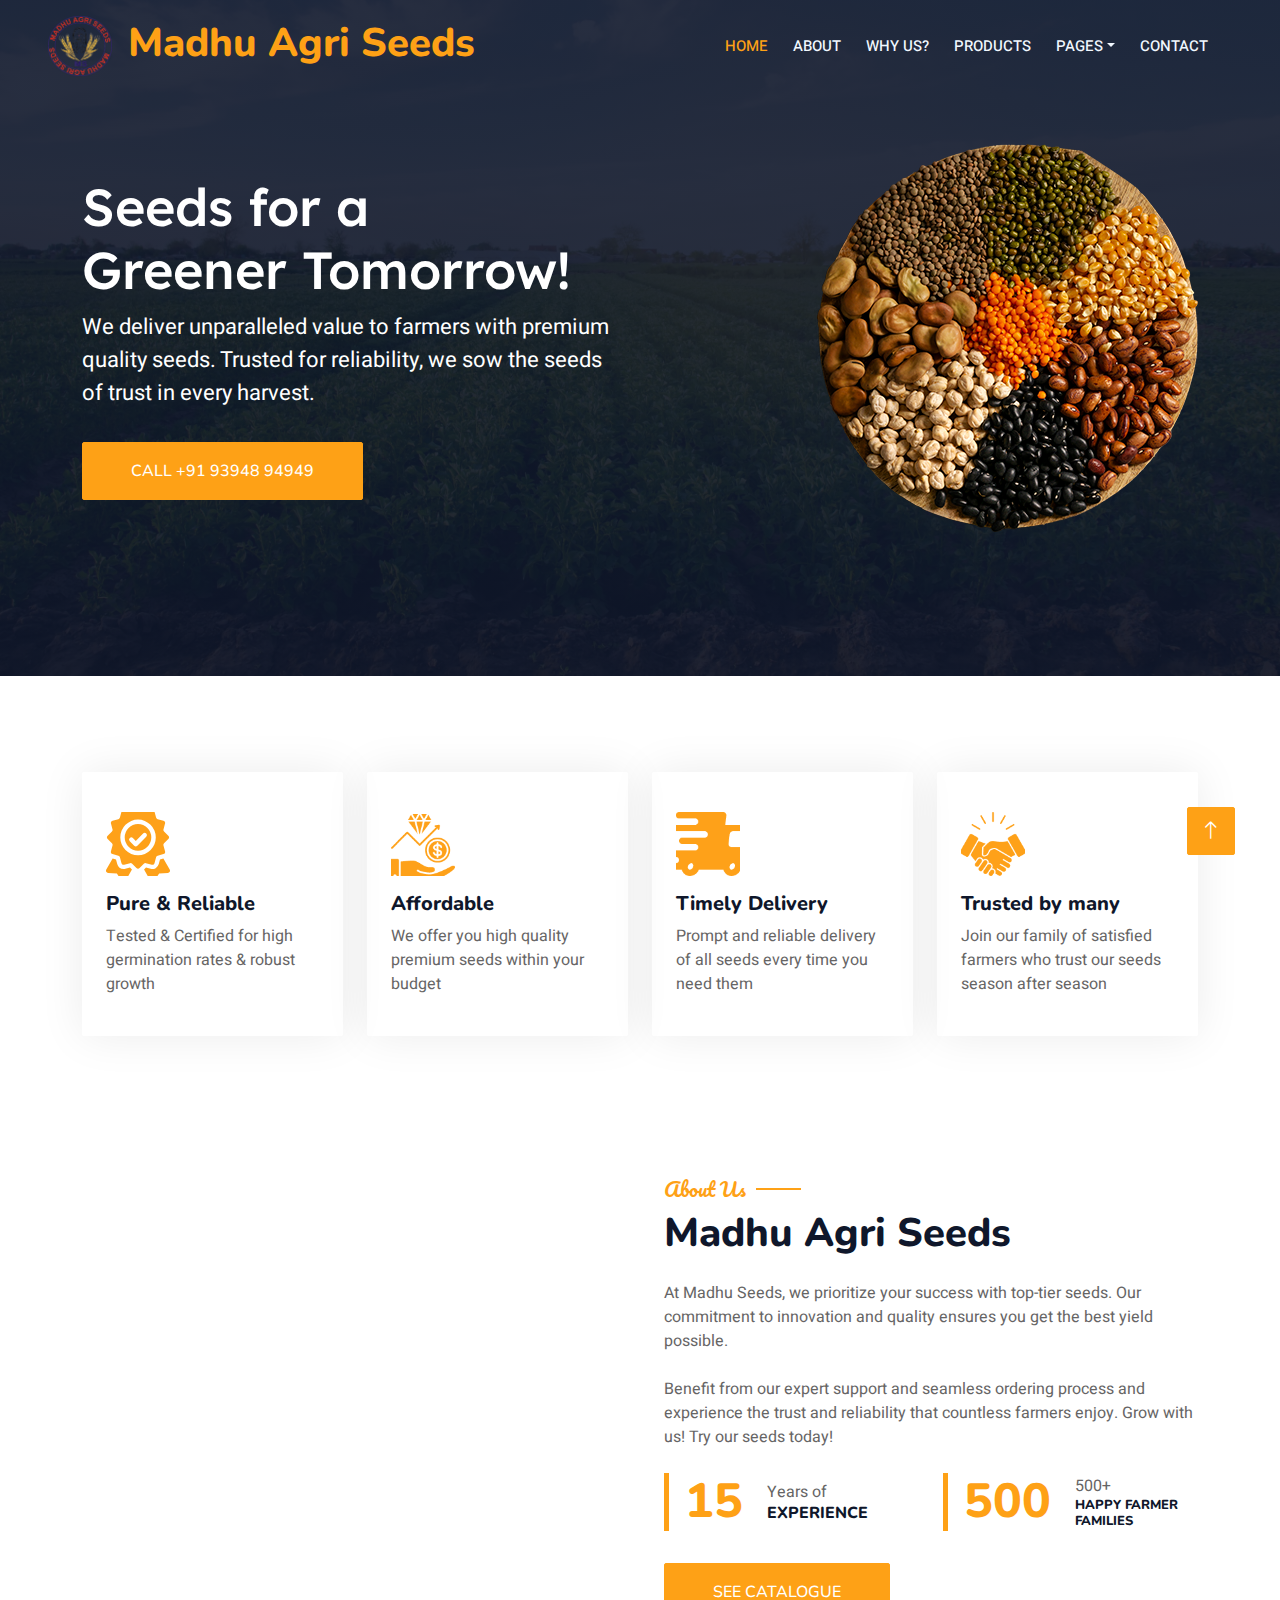
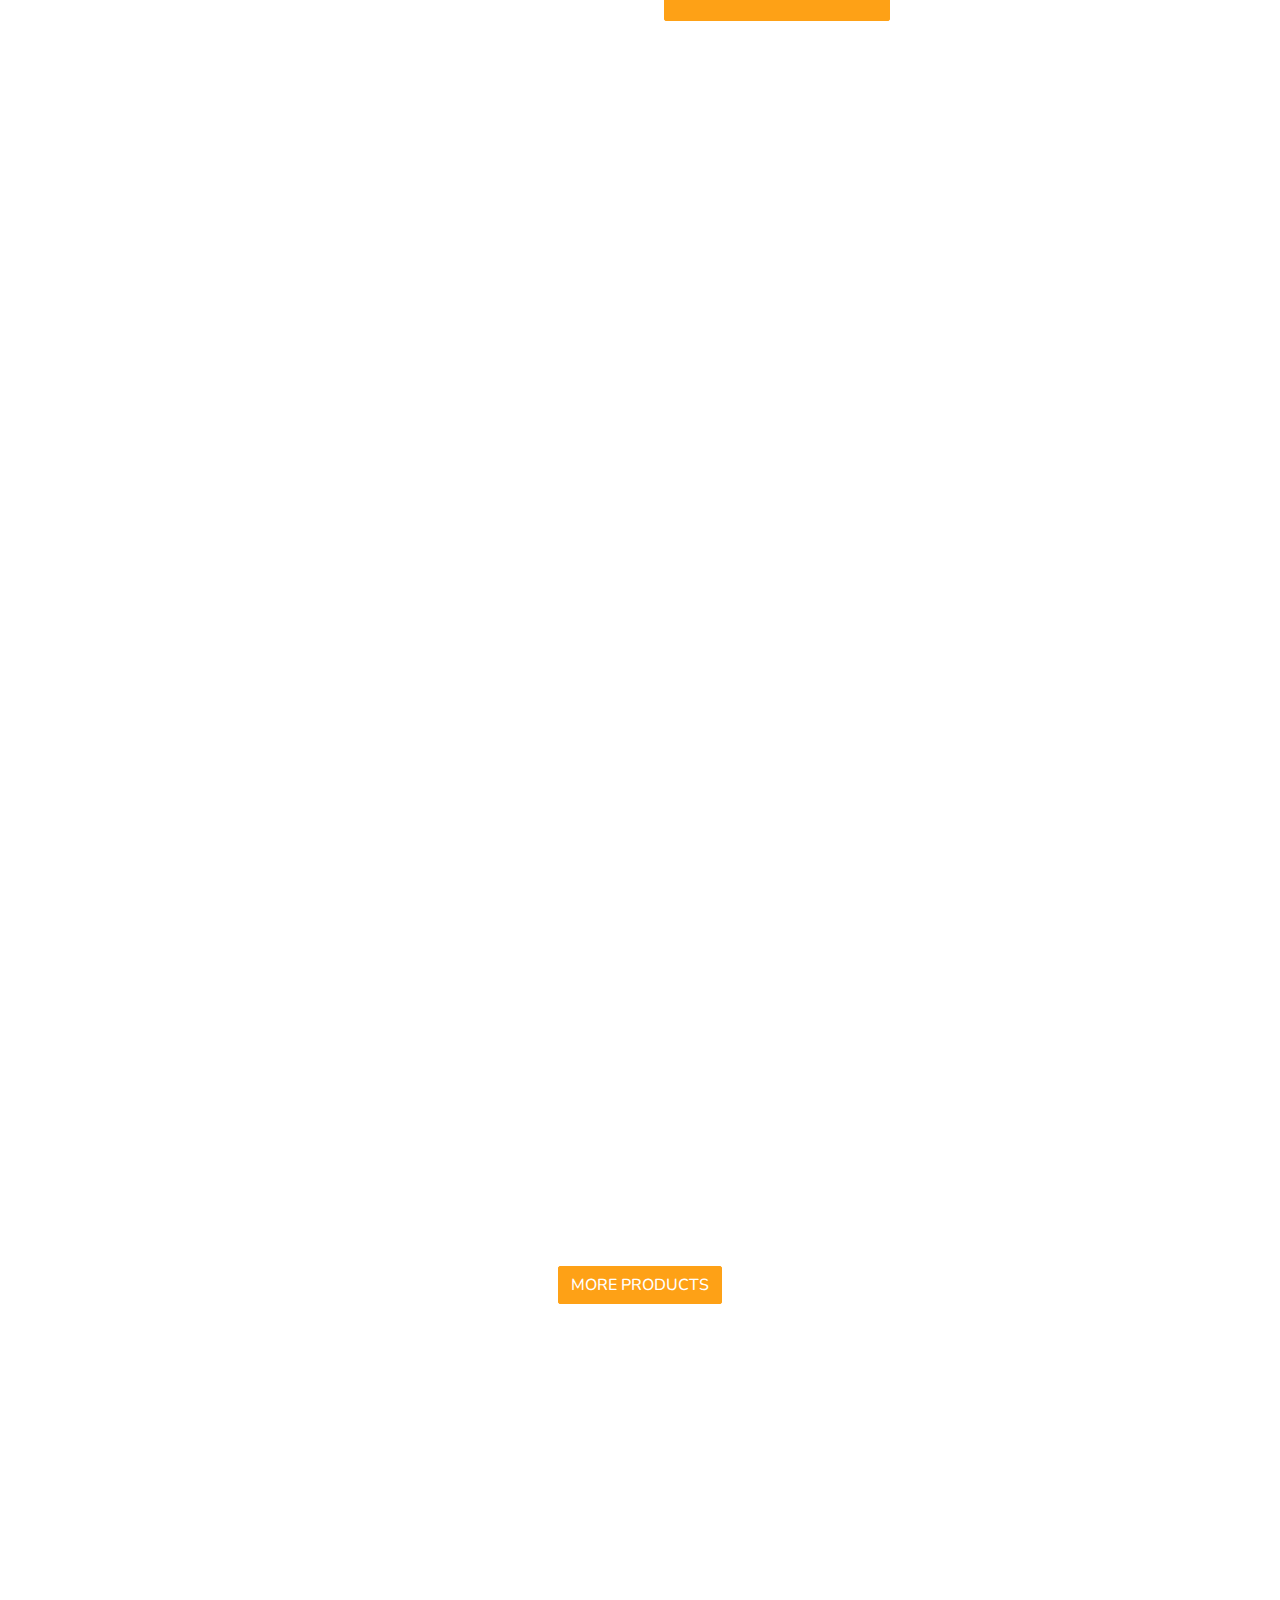
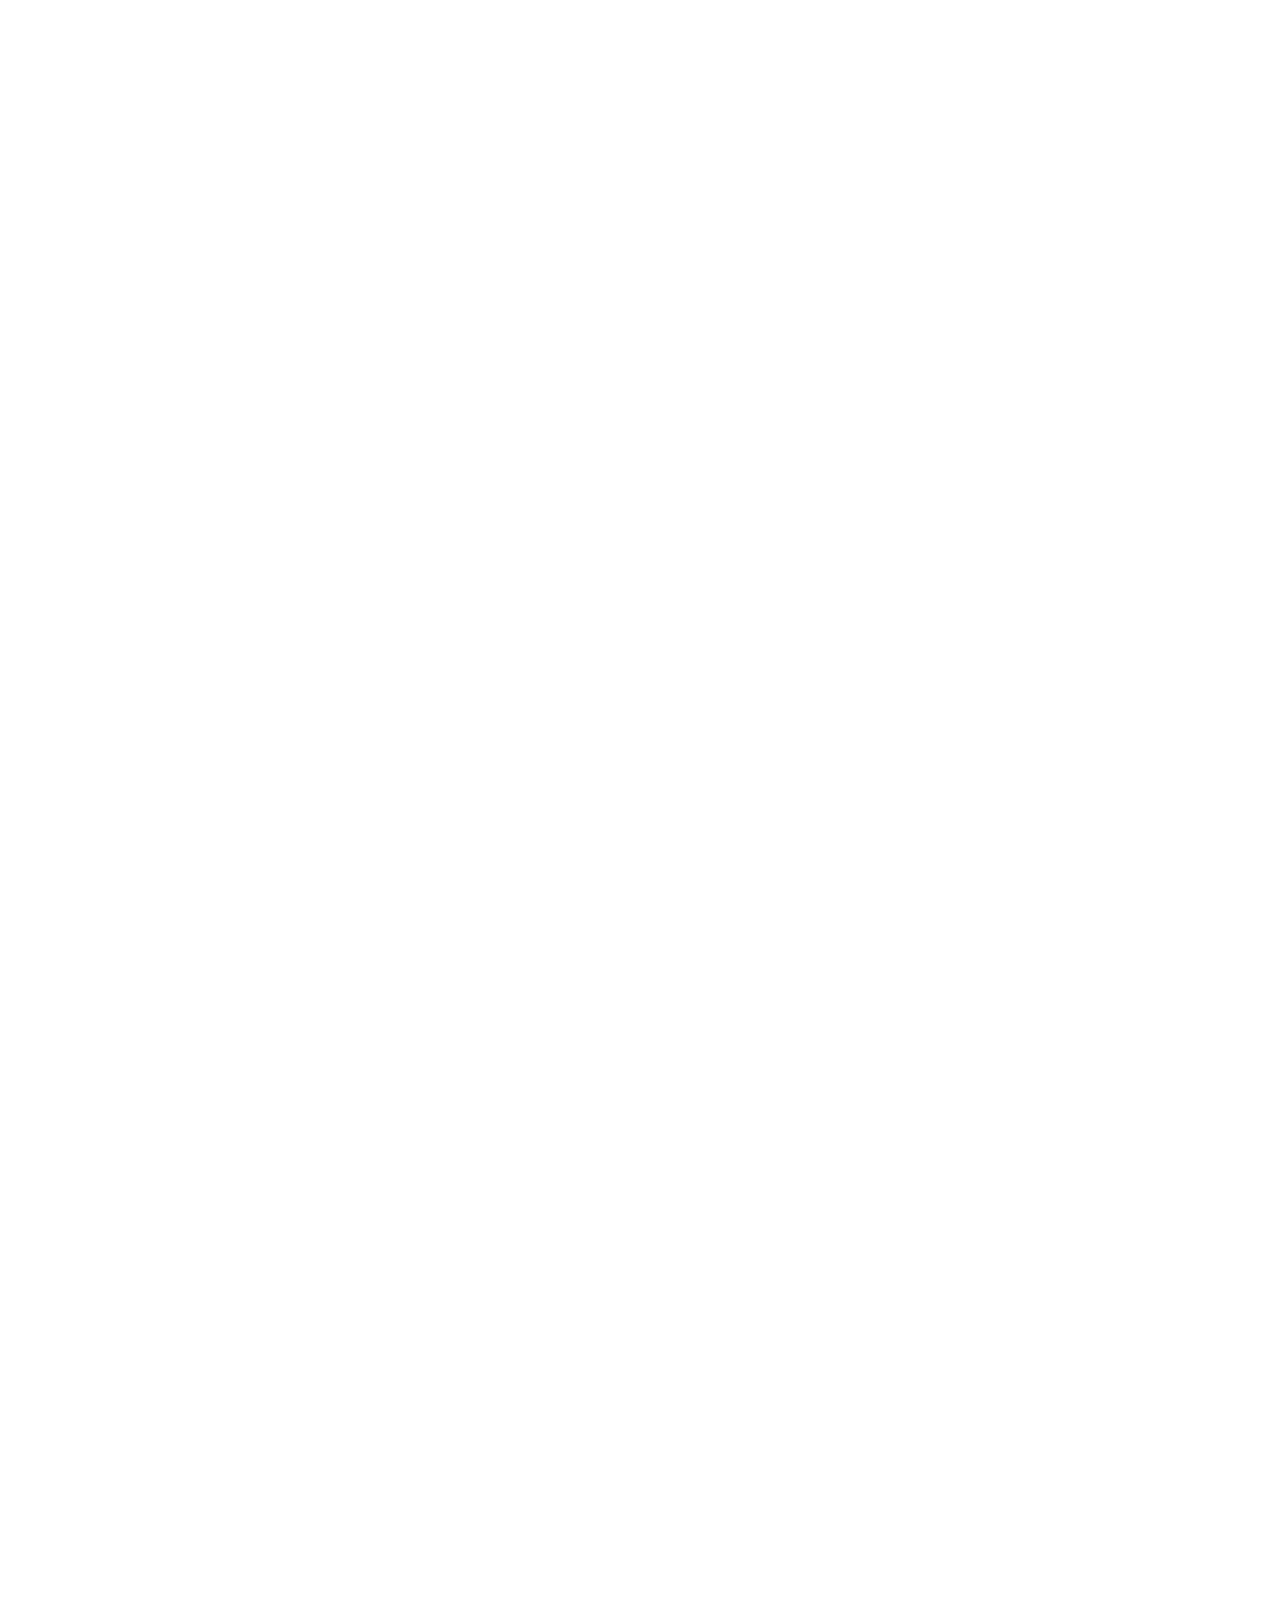
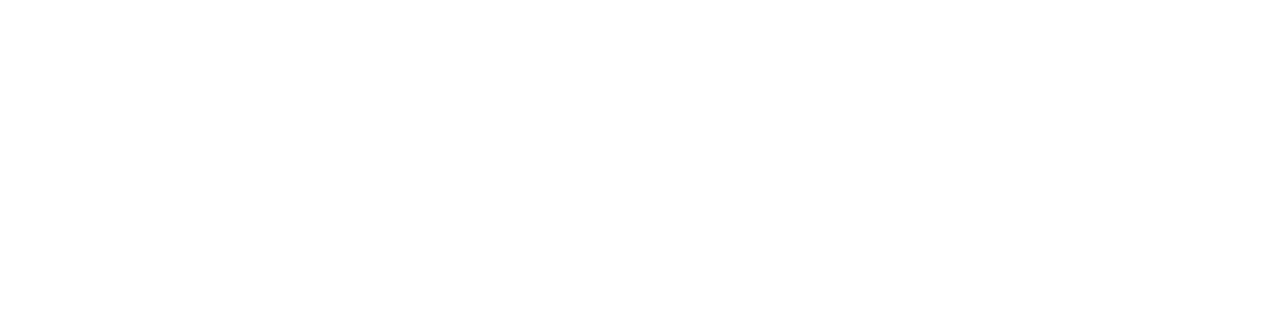
==== commit d8f98c86: "content change done" ====
--- a/index.html
+++ b/index.html
@@ -49,6 +49,42 @@
 
     <!-- Template Stylesheet -->
     <link href="css/style.css" rel="stylesheet" />
+
+    <style>
+     .service-item {
+  position: relative;
+}
+
+.image-container {
+  position: relative;
+  width: 80px; /* Adjust width as needed */
+  height: 80px; /* Adjust height as needed */
+}
+
+.default-img,
+.hover-img {
+  position: absolute;
+  top: 0;
+  left: 0;
+  width: 80%;
+  height: 80%;
+  object-fit: cover;
+}
+
+.hover-img {
+  opacity: 0;
+  transition: opacity 0.3s ease;
+}
+
+.service-item:hover .image-container .hover-img {
+  opacity: 1;
+}
+
+.service-item:hover .image-container .default-img {
+  opacity: 0;
+}
+
+    </style>
   </head>
 
   <body>
@@ -91,7 +127,7 @@
             <div class="navbar-nav ms-auto py-0 pe-4">
               <a href="index.html" class="nav-item nav-link active">Home</a>
               <a href="about.html" class="nav-item nav-link">About</a>
-              <a href="service.html" class="nav-item nav-link">Service</a>
+              <a href="service.html" class="nav-item nav-link">Why Us?</a>
               <a href="menu.html" class="nav-item nav-link">Products</a>
               <div class="nav-item dropdown">
                 <a
@@ -110,7 +146,7 @@
               </div>
               <a href="contact.html" class="nav-item nav-link">Contact</a>
             </div>
-            <a href="" class="btn btn-primary py-2 px-4">Contact Us</a>
+            <!-- <a href="" class="btn btn-primary py-2 px-4">Contact Us</a> -->
           </div>
         </nav>
 
@@ -150,10 +186,14 @@
       <div class="container-xxl py-5">
         <div class="container">
           <div class="row g-4">
+           
             <div class="col-lg-3 col-sm-6 wow fadeInUp" data-wow-delay="0.1s">
               <div class="service-item rounded pt-3">
                 <div class="p-4">
-                  <i class="fa fa-3x fa-user-tie text-primary mb-4"></i>
+                  <div class="image-container">
+                    <img src="./img/person-2.svg" alt="Person 2" class="default-img">
+                    <img src="./img/person-1.svg" alt="Person 1" class="hover-img">
+                  </div>
                   <h5>Pure & Reliable</h5>
                   <p>
                     Tested & Certified for high germination rates & robust growth
@@ -161,10 +201,15 @@
                 </div>
               </div>
             </div>
+            
+            
             <div class="col-lg-3 col-sm-6 wow fadeInUp" data-wow-delay="0.3s">
               <div class="service-item rounded pt-3">
                 <div class="p-4">
-                  <i class="fa fa-3x fa-utensils text-primary mb-4"></i>
+                  <div class="image-container">
+                    <img src="./img/value-2.png" alt="Person 2" class="default-img">
+                    <img src="./img/value-1.png" alt="Person 1" class="hover-img">
+                  </div>
                   <h5>Affordable
                   </h5>
                   <p>
@@ -176,7 +221,10 @@
             <div class="col-lg-3 col-sm-6 wow fadeInUp" data-wow-delay="0.5s">
               <div class="service-item rounded pt-3">
                 <div class="p-4">
-                  <i class="fa fa-3x fa-cart-plus text-primary mb-4"></i>
+                  <div class="image-container">
+                    <img src="./img/delivary-2.png" alt="Person 2" class="default-img">
+                    <img src="./img/delivary-1.png" alt="Person 1" class="hover-img">
+                  </div>
                   <h5>Timely Delivery
                   </h5>
                   <p>
@@ -186,10 +234,15 @@
                 </div>
               </div>
             </div>
+
+
             <div class="col-lg-3 col-sm-6 wow fadeInUp" data-wow-delay="0.7s">
               <div class="service-item rounded pt-3">
                 <div class="p-4">
-                  <i class="fa fa-3x fa-headset text-primary mb-4"></i>
+                  <div class="image-container">
+                    <img src="./img/trust-2.png" alt="Person 2" class="default-img">
+                    <img src="./img/trust-1.png" alt="Person 1" class="hover-img">
+                  </div>
                   <h5>Trusted by many</h5>
                   <p>
                     Join our family of satisfied farmers who trust our seeds season after season
@@ -197,6 +250,7 @@
                 </div>
               </div>
             </div>
+
           </div>
         </div>
       </div>
@@ -326,6 +380,8 @@
       <!-- Menu End -->
 
       <!-- Reservation Start -->
+ 
+
       <div class="container-xxl py-5 px-0 wow fadeInUp" data-wow-delay="0.1s">
         <div class="row g-0">
           <div class="col-md-6">
@@ -334,7 +390,7 @@
                 type="button"
                 class="btn-play"
                 data-bs-toggle="modal"
-                data-src="https://www.youtube.com/embed/DWRcNpR6Kdc"
+                data-src="https://www.youtube.com/watch?v=LXa0Ah_aIhg"
                 data-bs-target="#videoModal"
               >
                 <span></span>
@@ -412,7 +468,7 @@
               ></button>
             </div>
             <div class="modal-body">
-              <!-- 16:9 aspect ratio -->
+             
               <div class="ratio ratio-16x9">
                 <iframe
                   class="embed-responsive-item"
@@ -426,7 +482,32 @@
             </div>
           </div>
         </div>
-      </div>
+      </div> 
+
+
+
+
+
+    
+    <div class="modal fade" id="videoModal" tabindex="-1" aria-labelledby="exampleModalLabel" aria-hidden="true">
+        <div class="modal-dialog">
+            <div class="modal-content rounded-0">
+                <div class="modal-header">
+                    <h5 class="modal-title" id="exampleModalLabel">Youtube Video</h5>
+                    <button type="button" class="btn-close" data-bs-dismiss="modal" aria-label="Close"></button>
+                </div>
+                <div class="modal-body">
+                    <!-- 16:9 aspect ratio -->
+                    <div class="ratio ratio-16x9">
+                        <iframe class="embed-responsive-item" src="" id="video" allowfullscreen allowscriptaccess="always" allow="autoplay"></iframe>
+                    </div>
+                </div>
+            </div>
+        </div>
+    </div>
+    
+
+
       <!-- Reservation Start -->
 
       <!-- Team Start -->
@@ -445,7 +526,7 @@
             <div class="col-lg-3 col-md-6 wow fadeInUp" data-wow-delay="0.1s">
               <div class="team-item text-center rounded overflow-hidden">
                 <div class="rounded-circle overflow-hidden m-4">
-                  <img class="img-fluid" src="img/team-1.jpg" alt="" />
+                  <img class="img-fluid" src="img/later-s.png" alt="" />
                 </div>
                 <h5 class="mb-0">Full Name</h5>
                 <small>Designation</small>
@@ -465,7 +546,7 @@
             <div class="col-lg-3 col-md-6 wow fadeInUp" data-wow-delay="0.3s">
               <div class="team-item text-center rounded overflow-hidden">
                 <div class="rounded-circle overflow-hidden m-4">
-                  <img class="img-fluid" src="img/team-2.jpg" alt="" />
+                  <img class="img-fluid" src="img/letter-r.png" alt="" />
                 </div>
                 <h5 class="mb-0">Full Name</h5>
                 <small>Designation</small>
@@ -485,7 +566,7 @@
             <div class="col-lg-3 col-md-6 wow fadeInUp" data-wow-delay="0.5s">
               <div class="team-item text-center rounded overflow-hidden">
                 <div class="rounded-circle overflow-hidden m-4">
-                  <img class="img-fluid" src="img/team-3.jpg" alt="" />
+                  <img class="img-fluid" src="img/letter-r.png" alt="" />
                 </div>
                 <h5 class="mb-0">Full Name</h5>
                 <small>Designation</small>
@@ -505,7 +586,7 @@
             <div class="col-lg-3 col-md-6 wow fadeInUp" data-wow-delay="0.7s">
               <div class="team-item text-center rounded overflow-hidden">
                 <div class="rounded-circle overflow-hidden m-4">
-                  <img class="img-fluid" src="img/team-4.jpg" alt="" />
+                  <img class="img-fluid" src="img/later-s.png" alt="" />
                 </div>
                 <h5 class="mb-0">Full Name</h5>
                 <small>Designation</small>
@@ -547,13 +628,13 @@
               <div class="d-flex align-items-center">
                 <img
                   class="img-fluid flex-shrink-0 rounded-circle"
-                  src="img/testimonial-1.jpg"
+                  src="./img/letter-r.png"
                   style="width: 50px; height: 50px"
                 />
                 <div class="ps-3">
                   <h5 class="mb-1">Ramesh
                   </h5>
-                  <small>Profession</small>
+                  <small>01/11/2023</small>
                 </div>
               </div>
             </div>
@@ -566,13 +647,13 @@
               <div class="d-flex align-items-center">
                 <img
                   class="img-fluid flex-shrink-0 rounded-circle"
-                  src="img/testimonial-2.jpg"
+                  src="./img/later-s.png"
                   style="width: 50px; height: 50px"
                 />
                 <div class="ps-3">
                   <h5 class="mb-1">Srinivas Rao
                   </h5>
-                  <small>Profession</small>
+                  <small>01/01/2024</small>
                 </div>
               </div>
             </div>
@@ -584,12 +665,12 @@
               <div class="d-flex align-items-center">
                 <img
                   class="img-fluid flex-shrink-0 rounded-circle"
-                  src="img/testimonial-3.jpg"
+                  src="./img/letter-k.png"
                   style="width: 50px; height: 50px"
                 />
                 <div class="ps-3">
                   <h5 class="mb-1">Krishna Reddy</h5>
-                  <small>Profession</small>
+                  <small>01/01/2023</small>
                 </div>
               </div>
             </div>
@@ -601,12 +682,13 @@
               <div class="d-flex align-items-center">
                 <img
                   class="img-fluid flex-shrink-0 rounded-circle"
-                  src="img/testimonial-4.jpg"
+                  src="./img/s.png"
                   style="width: 50px; height: 50px"
                 />
                 <div class="ps-3">
                   <h5 class="mb-1">Satish</h5>
-                  <small>Profession</small>
+                  <small>01/12/2022
+                  </small>
                 </div>
               </div>
             </div>
@@ -621,7 +703,7 @@
         <div class="container py-5">
             <div class="row g-5">
                 <div class="col-lg-4 col-md-6">
-                    <h4 class="section-title ff-secondary text-start text-primary fw-normal mb-4">Company</h4>
+                    <h4 class="section-title ff-secondary text-start text-primary fw-normal mb-4">Quick Links</h4>
                     <a class="btn btn-link" href="about.html">About Us</a>
                     <a class="btn btn-link" href="contact.html">Contact </a>
                     <a class="btn btn-link" href="menu.html">Products</a>
@@ -634,7 +716,7 @@
                     </p>
                     <p class="mb-2"><i class="fa fa-phone-alt me-3"></i> 
  	
-                      .+91 9406300009 or +91 7489090009</p>
+                      +91 9406300009 or +91 7489090009</p>
                     <p class="mb-2"><i class="fa fa-envelope me-3"></i>hello@madhuseeds.in
                     </p>
                     <div class="d-flex pt-2">
@@ -645,7 +727,7 @@
                     </div>
                 </div>
                 <div class="col-lg-4 col-md-6">
-                    <h4 class="section-title ff-secondary text-start text-primary fw-normal mb-4">Opening</h4>
+                    <h4 class="section-title ff-secondary text-start text-primary fw-normal mb-4">Opening Hours</h4>
                     <h5 class="text-light fw-normal">Monday - Saturday</h5>
                     <p>9 AM to 6 PM
                     </p>
@@ -665,14 +747,7 @@
                         &copy; <a class="border-bottom" href="#">Madhu Agri Seeds</a>, All Right Reserved.
                         Designed By <a class="border-bottom" href="https://lifeboat.co.in">Lifeboat Technologies</a>
                     </div>
-                    <div class="col-md-6 text-center text-md-end">
-                        <div class="footer-menu">
-                            <a href="">Home</a>
-                            <a href="">Cookies</a>
-                            <a href="">Help</a>
-                            <a href="">FQAs</a>
-                        </div>
-                    </div>
+                   
                 </div>
             </div>
         </div>
--- a/css/style.css
+++ b/css/style.css
@@ -157,7 +157,7 @@
 
 /*** Hero Header ***/
 .hero-header {
-    background: linear-gradient(rgba(15, 23, 43, .9), rgba(15, 23, 43, .9)), url(../img/hero-image.jpg);
+    background: linear-gradient(rgba(15, 23, 43, .9), rgba(15, 23, 43, .9)), url(../img/backgroundimg.png);
     background-position: center center;
     background-repeat: no-repeat;
     background-size: cover;
@@ -242,7 +242,7 @@
     position: relative;
     height: 100%;
     min-height: 500px;
-    background: linear-gradient(rgba(15, 23, 43, .1), rgba(15, 23, 43, .1)), url(../img/video.jpg);
+    background: linear-gradient(rgba(15, 23, 43, .1), rgba(15, 23, 43, .1)), url(../img/contact-from.png);
     background-position: center center;
     background-repeat: no-repeat;
     background-size: cover;
